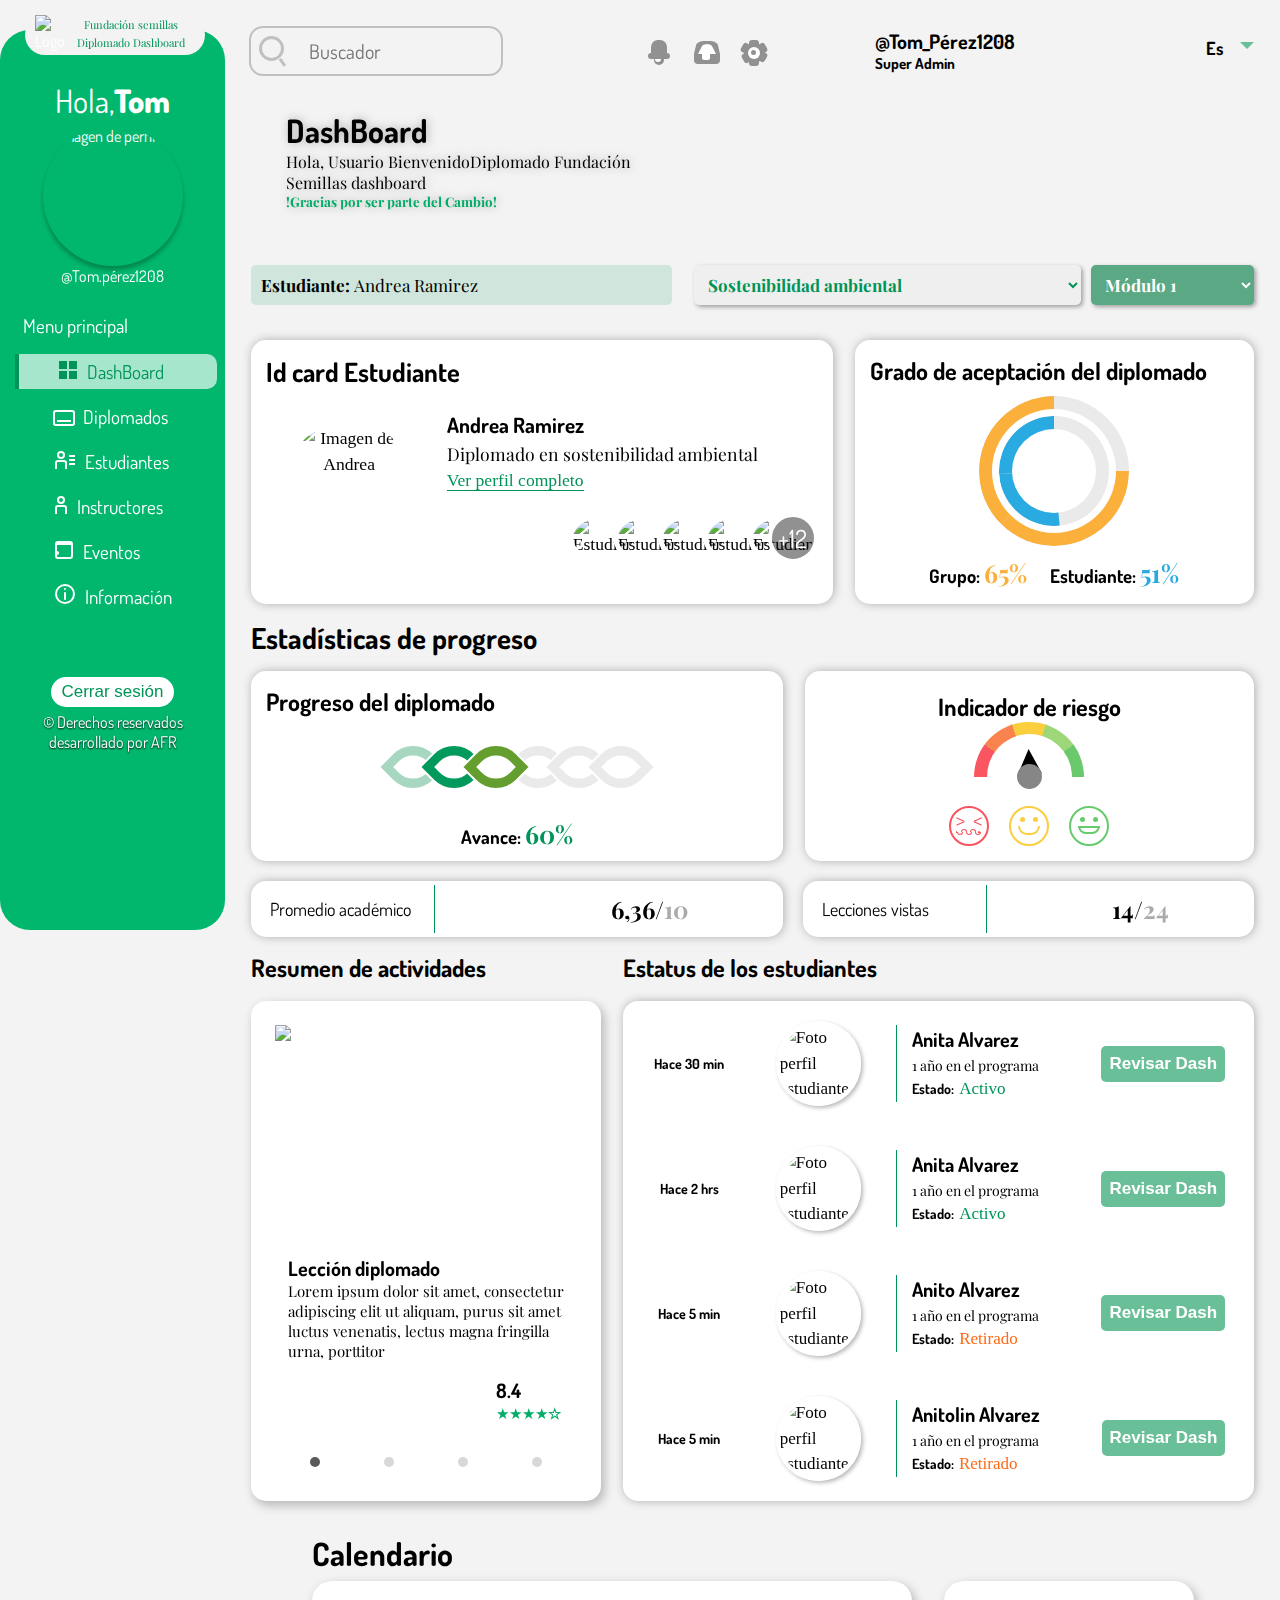
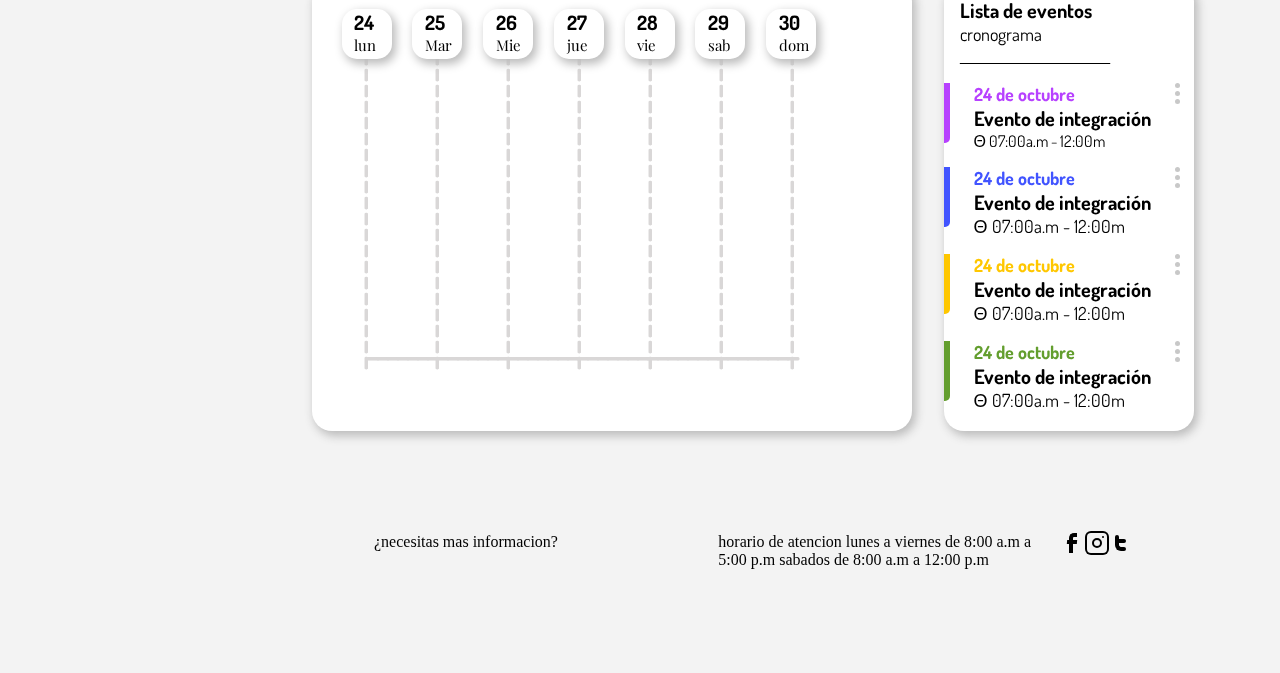
==== index.html @ f7ab5015 "footer" ====
<!DOCTYPE html>
<html lang="es">

<head>
    <meta charset="UTF-8">
    <meta http-equiv="X-UA-Compatible" content="IE=edge">
    <meta name="viewport" content="width=device-width, initial-scale=1.0">
    <link rel="stylesheet" href="css/styles.css">
    <title>semillas | Rol super Admin</title>
    <link rel="icon" type="image/x-icon" href="./img/favicon.png" />
    <LINK REL=StyleSheet HREF="./css/styles.css" TYPE="text/css" MEDIA=screen>
</head>

<body>

    <!--sección 1. barra de navegación lateral/ Felipe-->
    
    <aside>
    <div class="container-sidebar">
        <div class="logo">
            <img src="img/logoSGreen.png" alt="Logo fundación semillas" />
            <div class="diplomate">
            <p>Fundación semillas</p>
            <p>Diplomado Dashboard</p></div>
        </div>
        <div class="title-one">
            <h1>Hola,<span>Tom</span></h1>
        </div>
        <div class="img-profile">
            <img src="img/101_perfil grande.jpg" alt="Imagen de perfil">
            <p>@Tom.pérez1208</p>
        </div>
        <div class="title-two">
            <span>Menu principal</span>
        </div>
        <div class="sidebar">
            
            <ul class="sidebar-options">
                <li><i class="gg-microsoft"></i><a href="index.html">DashBoard</a></li>
                <li><i class="gg-toolbar-bottom"></i>Diplomados</li>
                <li><i class="gg-user-list"></i>Estudiantes</li>
                <li><i class="gg-user"></i>Instructores</li>
                <li><i class="gg-calendar-today"></i>Eventos</li>
                <li><i class="gg-info"></i>Información</li>
            </ul>
        </div>
        <div class="img-buttom">
            <img src="" alt="">
            <button type="submit">Cerrar sesión</button>
            <span>© Derechos reservados desarrollado por AFR</span>
        </div>
    </div>
    <br>
    <br>
    <br>
    <br></aside>
    <!--sección 2. buscador, barra de navegación,banner superior/Robinson -->
    <div class="container-all">
    <header>

        <div class="elementos_header">

            <div class="barra-buscador">
                <input id="input-buscador" type="text" name="buscador" placeholder="Buscador">

                <div class="lupa-buscador">
                    <div class="lupa-buscador-mira"></div>
                    <div class="lupa-buscador-mango"></div>
                </div>

            </div>

            <div class="nav-superior"></div>
            <div class="iconos">

                <div class="campana">
                    <div class="circulo-campana_1"></div>
                    <div class="circulo-campana_2"></div>
                    <div class="cupula-campana"></div>
                    <div class="base-campana"></div>
                </div>

                <div class="bandeja-correos">

                    <div class="bandeja-correos_base"></div>
                    <div class="bandeja-correos_1"></div>
                    <div class="bandeja-correos_cuadrado1"></div>
                    <div class="bandeja-correos_cuadrado2"></div>

                </div>

                <div class="piñon_completo">
                    <div class="carita_feliz"></div>
                    <div class="piñon_1"></div>
                    <div class="piñon_2"></div>
                    <div class="piñon_3"></div>
                    <div class="piñon_4"></div>
                    <div class="piñon_5"></div>
                    <div class="piñon_6"></div>
                    <div class="piñon-circulo_1"></div>
                    <div class="piñon-circulo_2"></div>
                </div>

                <div class="foto-perfil"></div>

                <div class="nombre-usurario">
                    <h1>@Tom_Pérez1208</h1>
                    <h2>Super Admin</h2>
                </div>
            </div>

            <div class="nav-parte-2">
                <div class="idioma">
                    <h1>Es</h1>
                </div>

                <div class="triangulo_1"></div>

                <div class="barra-navegacion">
                    <div class="navegacion-cuadro_1"></div>
                    <div class="navegacion-cuadro_2"></div>
                    <div class="navegacion-cuadro_3"></div>
                </div>
            </div>
        </div>
        
    </header>

    <main>

        <div class="banner-principal">
            <h1>DashBoard</h1>
            <p>Hola, Usuario BienvenidoDiplomado Fundación<br> Semillas dashboard</p>
            <h5>!Gracias por ser parte del Cambio!</h5>
        </div>

        <!--sección 3. filtros, i card estudiante, indicador de emociones, estadisticas/Angela -->
        <div id="container-principal">
            <section class="filters">
                <div class="student">
                    <p><strong>Estudiante: </strong>Andrea Ramirez</p>
                </div>
                <div class="selectors">
                    <select name="diplomat" id="diplomat" class="diplomat">
                        <option value="1">Sostenibilidad ambiental</option>
                        <option value="2">Sistemas de gestión ambiental</option>
                        <option value="2">Gestión de proyectos ambientales</option>
                    </select>
                    <select name="module" id="module" class="module">
                        <option value="1">Módulo 1</option>
                        <option value="2">Módulo 2</option>
                        <option value="2">Módulo 3</option>
                    </select>
                </div>
            </section>

            <section id="modal" class="modal">
                <div class="modal_container">
                    <div class="modal_header">
                        <a href="#card_student" class="modalClose"><strong>x</strong></a>
                    </div>
                    <div class="modal_content card_student">
                        <div class="information_student">
                            <div class="profile"><img src="img/93.jpg" alt="Imagen de Andrea"
                                    class="profile_image m-auto">
                                <p></p>
                            </div>
                            <div class="name">
                                <h3>Andrea Ramirez</h3>
                                <p>Diplomado en sostenibilidad ambiental</p>
                                <a href="#"></a>
                            </div>
                        </div>
                        <div class="personal_information">
                            <h3>Datos personales</h3>
                            <p><strong>Id:</strong> 1075000000</p>
                            <p><strong>Dirección:</strong> cra 15 N 0f-5f</p>
                            <p><strong>email:</strong> Andrea_ra@semillasf.com</p>
                            <p><strong>teléfono:</strong> 315 645 78 98</p>
                        </div>

                        <div class="program_information">
                            <h3>Datos del programa</h3>
                            <p><strong>Antigüedad: </strong>1 año en el programa</p>
                            <p><strong>Estado: </strong><span> Activo</span></p>
                        </div>

                        <button class="button_modal">Revisar Dash</button>

                        <div class="other_students">
                            <img src="img/avatar_1.jpg" alt="Estudiante 1">
                            <img src="img/avatar_2.jpg" alt="Estudiante 2">
                            <img src="img/avatar_3.jpg" alt="Estudiante 3">
                            <img src="img/avatar_4.jpg" alt="Estudiante 4">
                            <img src="img/avatar_5.jpg" alt="Estudiante 5">
                            <div class="layer_text">
                                +12
                            </div>
                        </div>
                    </div>
                </div>

            </section>

            <section class="student_resume">

                <article class="card_student" id="card_student">
                    <h2>Id card Estudiante</h2><br>
                    <div class="information_student">
                        <div class="profile m-auto"><img src="img/93.jpg" alt="Imagen de Andrea" class="profile_image">
                            <p></p>
                        </div>
                        <div>
                            <h3>Andrea Ramirez</h3>
                            <p>Diplomado en sostenibilidad ambiental</p>
                            <a href="#modal">Ver perfil completo</a>
                        </div>
                    </div>
                    <div class="other_students">
                        <img src="img/avatar_1.jpg" alt="Estudiante 1">
                        <img src="img/avatar_2.jpg" alt="Estudiante 2">
                        <img src="img/avatar_3.jpg" alt="Estudiante 3">
                        <img src="img/avatar_4.jpg" alt="Estudiante 4">
                        <img src="img/avatar_5.jpg" alt="Estudiante 5">
                        <div class="layer_text">
                            +12
                        </div>
                    </div>
                </article>

                <article class="progress-bar">
                    <h2>Grado de aceptación del diplomado</h2>
                    <div class="circular_progress_barr">

                        <div class="circle-bar circle-bar-individual">
                            <div class="circle">
                                <div class="mask full-individual">
                                    <div class="fill-individual"></div>
                                </div>
                                <div class="mask half">
                                    <div class="fill-individual"></div>
                                </div>
                                <div class="inside-circle"></div>
                            </div>
                        </div>

                        <div class="circle-bar">
                            <div class="circle">
                                <div class="mask full-group">
                                    <div class="fill-group"></div>
                                </div>
                                <div class="mask half">
                                    <div class="fill-group"></div>
                                </div>
                                <div class="inside-circle"></div>
                            </div>
                        </div>
                    </div>
                    <div class="statistics m-auto">
                        <h3>Grupo: <span>65%</span></h3>
                        <h3>Estudiante: <span>51%</span></h3>
                    </div>
                </article>
            </section>

            <h1 class="title-statistics">Estadísticas de progreso</h1>

            <section class="progress_statistics">

                <article class="card_leaf_progress">
                    <h2>Progreso del diplomado</h2>
                    <article class="card-progress">
                        <div class="leaf-progress">
                            <div class="container-leaf">
                                <div class="leaf green-darker"></div>
                                <div class="leaf leaf-small"></div>
                            </div>
                            <div class="container-leaf">
                                <div class="leaf green-medium"></div>
                                <div class="leaf leaf-small"></div>
                            </div>
                            <div class="container-leaf pos">
                                <div class="leaf green-light"></div>
                                <div class="leaf leaf-small"></div>
                            </div>
                            <div class="container-leaf">
                                <div class="leaf gray"></div>
                                <div class="leaf leaf-small"></div>
                            </div>
                            <div class="container-leaf">
                                <div class="leaf gray"></div>
                                <div class="leaf leaf-small"></div>
                            </div>
                            <div class="container-leaf">
                                <div class="leaf gray"></div>
                                <div class="leaf leaf-small"></div>
                            </div>
                        </div>
                    </article>
                    <div class="statistics m-auto">
                        <h3>Avance: <span>60%</span></h3>
                    </div>
                </article>

                <article class="card-risk-indicator">
                    <h2>Indicador de riesgo</h2>
                    <div class="graphic-progress">
                        <div class="circle">
                            <div class="pointer"></div>
                            <div class="triangle-pointer"></div>
                        </div>
                    </div>
            
                    <article class="emojis-progress">
                        <div class="emoji">
                            <div class="eyes"><p>></p><p><</p></div>
                            <div class="emoji-mouth">
                                <div id="a"></div>
                                <div id="b"></div>
                                <div id="c"></div>
                                <div id="d"></div>
                                <div id="e"></div>
                            </div>
                        </div>
            
                        <div class="emoji happy">
                            <div class="eyes"><p></p><p></p></div>
                            <div class="emoji-mouth m-auto"> 
                            </div>
                        </div>
            
                        <div class="emoji superhappy">
                            <div class="eyes"><p></p><p></p></div>
                            <div class="emoji-mouth m-auto"> 
                            </div>
                        </div>
                        
                    </article>
                </article>

                <article class="module_information">

                    <div class="information average">
                        <p>Promedio académico</p>
                        <p>6,36/<span>10</span></p>
                    </div>

                    <div class="information lessons">
                        <p>Lecciones vistas</p>
                        <p>14/<span>24</span></p>
                    </div>
                </article>

            </section>

            <!--sección 4. resumen actividades, estatus estudiantes, calendario y eventos/Robinson -->

            <div class="lecciones-status">

                <div>
                    <h2>Resumen de actividades</h2><br>
                    <div class="resumen_actividades">
                        <div class="slider">
                            <ul class="sliderm_1">
                                <li>
                                    <input type="radio" id="sbutton1" name="sradio" checked>
                                    <label for="sbutton1"></label>
                                    <img src="./img/leccion1.png">
                                </li>
                                <li>
                                    <input type="radio" id="sbutton2" name="sradio">
                                    <label for="sbutton2"></label>
                                    <img src="./img/leccion2.png">
                                </li>
                                <li>
                                    <input type="radio" id="sbutton3" name="sradio">
                                    <label for="sbutton3"></label>
                                    <img src="./img/Leccion3.png">
                                </li>
                                <li>
                                    <input type="radio" id="sbutton4" name="sradio">
                                    <label for="sbutton4"></label>
                                    <img src="./img/Lección4.png">
                                </li>
                            </ul>
                            <div class="subtitulo_imagen">
                                <h1>Lección diplomado</h1>
                                <p>Lorem ipsum dolor sit amet, consectetur <br>
                                    adipiscing elit ut aliquam, purus sit amet <br>
                                    luctus venenatis, lectus magna fringilla <br>
                                    urna, porttitor</p>
                                <div class="estrellas">
                                    <h1>8.4</h1>
                                    <p>★★★★<strong>☆</strong></p>
                                </div>
                            </div>
                        </div>
                    </div>
                </div>
                <!-- status de los estudiantes !-->

                <div class="container-student_status">
                    <h2>Estatus de los estudiantes</h2><br>
                    <article class="student_status">

                        <article class="status">
                            <h4 class="m_auto">Hace 30 min</h4>
                            <img src="img/avatar_3.jpg" alt="Foto perfil estudiante" class="picture_profile">
                            <div class="status_information">
                                <div class="status_summary">
                                    <h3>Anita Alvarez</h3>
                                    <p>1 año en el programa</p>
                                </div>
                                <div class="status_state">
                                    <h4>Estado: </h4>
                                    <span>Activo</span>
                                </div>
                            </div>
                            <button class="button_modal">Revisar Dash</button>
                        </article>

                        <article class="status">
                            <h4 class="m_auto">Hace 2 hrs</h4>
                            <img src="img/avatar_2.jpg" alt="Foto perfil estudiante" class="picture_profile">
                            <div class="status_information">
                                <div class="status_summary">
                                    <h3>Anita Alvarez</h3>
                                    <p>1 año en el programa</p>
                                </div>
                                <div class="status_state">
                                    <h4>Estado: </h4>
                                    <span>Activo</span>
                                </div>
                            </div>
                            <button class="button_modal">Revisar Dash</button>
                        </article>

                        <article class="status hide">
                            <h4 class="m_auto">Hace 5 min</h4>
                            <img src="img/avatar_5.jpg" alt="Foto perfil estudiante" class="picture_profile">
                            <div class="status_information">
                                <div class="status_summary">
                                    <h3>Anito Alvarez</h3>
                                    <p>1 año en el programa</p>
                                </div>
                                <div class="status_state">
                                    <h4>Estado: </h4>
                                    <span>Retirado</span>
                                </div>
                            </div>
                            <button class="button_modal">Revisar Dash</button>
                        </article>

                        <article class="status hide hide_two">
                            <h4 class="m_auto">Hace 5 min</h4>
                            <img src="img/avatar_1.jpg" alt="Foto perfil estudiante" class="picture_profile">
                            <div class="status_information">
                                <div class="status_summary">
                                    <h3>Anitolin Alvarez</h3>
                                    <p>1 año en el programa</p>
                                </div>
                                <div class="status_state">
                                    <h4>Estado: </h4>
                                    <span>Retirado</span>
                                </div>
                            </div>
                            <button class="button_modal">Revisar Dash</button>
                        </article>
                    </article>
                </div>
            </div>

        </div>


        <!--Calendario y planeador-->

        <div class="seccion-calendario-plaenador">

            <div class="seccion3-part2">

                <div class="calendario">
                    <h1 class="titulo-calendario">Calendario</h1>

                    <div class="contenido_calendario">

                        <div class="lineas">
                            <div class="linea-horizontal">
                                <h1>___________________________________________</h1>
                            </div>

                            <div class="lineas-verticales">
                                <h1>_ _ _ _ _ _ _ _ _ _ _ _ _ _ _ _ _ _ _ _ _</h1>
                                <h1>_ _ _ _ _ _ _ _ _ _ _ _ _ _ _ _ _ _ _ _ _</h1>
                                <h1>_ _ _ _ _ _ _ _ _ _ _ _ _ _ _ _ _ _ _ _ _</h1>
                                <h1>_ _ _ _ _ _ _ _ _ _ _ _ _ _ _ _ _ _ _ _ _</h1>
                                <h1>_ _ _ _ _ _ _ _ _ _ _ _ _ _ _ _ _ _ _ _ _</h1>
                                <h1>_ _ _ _ _ _ _ _ _ _ _ _ _ _ _ _ _ _ _ _ _</h1>
                                <h1>_ _ _ _ _ _ _ _ _ _ _ _ _ _ _ _ _ _ _ _ _</h1>
                            </div>

                        </div>

                        <div class="calendario-dia">
                            <div class="calendario-dia_24">
                                <h1>24</h1>
                                <p>lun</p>
                            </div>
                            <div class="calendario-dia_24">
                                <h1>25</h1>
                                <p>Mar</p>
                            </div>
                            <div class="calendario-dia_24">
                                <h1>26</h1>
                                <p>Mie</p>
                            </div>
                            <div class="calendario-dia_24">
                                <h1>27</h1>
                                <p>jue</p>
                            </div>
                            <div class="calendario-dia_24">
                                <h1>28</h1>
                                <p>vie</p>
                            </div>
                            <div class="calendario-dia_24">
                                <h1>29</h1>
                                <p>sab</p>
                            </div>
                            <div class="calendario-dia_24">
                                <h1>30</h1>
                                <p>dom</p>
                            </div>
                        </div>

                        <div class="tarjetas-blancas">
                            <div class="calendario-tarjeta">
                                <div class="calendario-tarjeta_marcador"></div>
                                <h1>Sostenibilidad <br>
                                    ambiental</h1>
                                <div class="calendario-tarjeta_imagen"></div>
                            </div>

                            <div class="calendario-tarjeta_2">
                                <div class="calendario-tarjeta_marcador2"></div>
                                <h1>Sostenibilidad <br>
                                    ambiental</h1>
                                <div class="calendario-tarjeta_imagen2"></div>
                            </div>

                            <div class="calendario-tarjeta_3">
                                <div class="calendario-tarjeta_marcador3"></div>
                                <h1>Sostenibilidad <br>
                                    ambiental</h1>
                                <div class="calendario-tarjeta_imagen3"></div>
                            </div>

                            <div class="calendario-tarjeta_4">
                                <div class="calendario-tarjeta_marcador4"></div>
                                <h1>Sostenibilidad <br>
                                    ambiental</h1>
                                <div class="calendario-tarjeta_imagen4"></div>
                            </div>
                        </div>

                    </div>

                </div>

                <!--calendario-mobile-->

                <div class="calendario-mobile">
                    <h1 class="titulo-calendario_mobile">Calendario</h1>

                    <div class="contenido_calendario-mobile">

                        <div class="lineas-mobile">

                            <div class="lineas-verticales-mobile">
                                <h1>_ _ _ _ _ _ _ _ _ _ _ _ _ _ _ _ _</h1>
                                <h1>_ _ _ _ _ _ _ _ _ _ _ _ _ _ _ _ _</h1>
                                <h1>_ _ _ _ _ _ _ _ _ _ _ _ _ _ _ _ _</h1>
                                <h1>_ _ _ _ _ _ _ _ _ _ _ _ _ _ _ _ _</h1>
                                <h1>_ _ _ _ _ _ _ _ _ _ _ _ _ _ _ _ _</h1>
                                <h1>_ _ _ _ _ _ _ _ _ _ _ _ _ _ _ _ _</h1>
                                <h1>_ _ _ _ _ _ _ _ _ _ _ _ _ _ _ _ _</h1>
                            </div>

                        </div>

                        <div class="calendario-dia-mobile">
                            <div class="calendario-dia_24-mobile">
                                <h1>24</h1>
                                <p>lun</p>
                            </div>
                            <div class="calendario-dia_24-mobile">
                                <h1>25</h1>
                                <p>Mar</p>
                            </div>
                            <div class="calendario-dia_24-mobile">
                                <h1>26</h1>
                                <p>Mie</p>
                            </div>
                            <div class="calendario-dia_24-mobile">
                                <h1>27</h1>
                                <p>jue</p>
                            </div>
                            <div class="calendario-dia_24-mobile">
                                <h1>28</h1>
                                <p>vie</p>
                            </div>
                            <div class="calendario-dia_24-mobile">
                                <h1>29</h1>
                                <p>sab</p>
                            </div>
                            <div class="calendario-dia_24-mobile">
                                <h1>30</h1>
                                <p>dom</p>
                            </div>
                        </div>

                        <div class="tarjetas-blancas-mobile">
                            <div class="calendario-tarjeta-mobile">
                                <div class="calendario-tarjeta_marcador-mobile"></div>
                                <h1>Sostenibilidad <br>
                                    ambiental</h1>
                                <div class="calendario-tarjeta_imagen-mobile"></div>
                            </div>

                            <div class="calendario-tarjeta_2-mobile">
                                <div class="calendario-tarjeta_marcador2-mobile"></div>
                                <h1>Sostenibilidad <br>
                                    ambiental</h1>
                                <div class="calendario-tarjeta_imagen2-mobile"></div>
                            </div>

                            <div class="calendario-tarjeta_3-mobile">
                                <div class="calendario-tarjeta_marcador3-mobile"></div>
                                <h1>Sostenibilidad <br>
                                    ambiental</h1>
                                <div class="calendario-tarjeta_imagen3-mobile"></div>
                            </div>

                            <div class="calendario-tarjeta_4-mobile">
                                <div class="calendario-tarjeta_marcador4-mobile"></div>
                                <h1>Sostenibilidad <br>
                                    ambiental</h1>
                                <div class="calendario-tarjeta_imagen4-mobile"></div>
                            </div>
                        </div>

                    </div>

                </div>

                <!--planeador-->

                <div class="planeador">

                    <div class="titulo">

                        <h1>Lista de eventos</h1>
                        <p>cronograma<br>
                            _________________________
                        </p>

                    </div>


                    <div class="marcador-horario1">

                        <div class="calendario-tarjeta_marcador1-planeador"></div>
                        <div class="texto-horario_1">
                            <h2>24 de octubre</h2>
                            <h1>Evento de integración</h1>
                            <p>Θ 07:00a.m - 12:00m</p>
                        </div>
                        <div class="puntos">
                            <div></div>
                            <div></div>
                            <div></div>
                        </div>

                    </div>

                    <div class="marcador-horario2">

                        <div class="calendario-tarjeta_marcador2-planeador"></div>
                        <div class="texto-horario_2">
                            <h2>24 de octubre</h2>
                            <h1>Evento de integración</h1>
                            <p>Θ 07:00a.m - 12:00m</p>
                        </div>
                        <div class="puntos">
                            <div></div>
                            <div></div>
                            <div></div>
                        </div>

                    </div>

                    <div class="marcador-horario3">

                        <div class="calendario-tarjeta_marcador3-planeador"></div>
                        <div class="texto-horario_3">
                            <h2>24 de octubre</h2>
                            <h1>Evento de integración</h1>
                            <p>Θ 07:00a.m - 12:00m</p>
                        </div>
                        <div class="puntos">
                            <div></div>
                            <div></div>
                            <div></div>
                        </div>

                    </div>

                    <div class="marcador-horario4">

                        <div class="calendario-tarjeta_marcador4-planeador"></div>
                        <div class="texto-horario_4">
                            <h2>24 de octubre</h2>
                            <h1>Evento de integración</h1>
                            <p>Θ 07:00a.m - 12:00m</p>
                        </div>
                        <div class="puntos">
                            <div></div>
                            <div></div>
                            <div></div>
                        </div>

                    </div>



                </div>


            </div>

        </div>

        <!--sección 5. footer/ Felipe -->
    </main>
    
    <footer class="footer">
    <div class="container-footer">
      <div class="section-one-footer">
        <span>¿necesitas mas informacion?</span>
      </div>
      <div class="section-two-footer"><span>horario de atencion
        lunes a viernes de 8:00 a.m a 5:00 p.m
        sabados de 8:00 a.m a 12:00 p.m
      </span></div>
      <div>
        <i class="gg-facebook"></i>
        <i class="gg-instagram"></i>
        <i class="gg-twitter"></i>
      </div>
    </div>
    </footer>
     
</div>


</body>

</html>
---- css/styles.css ----
@import url('https://fonts.googleapis.com/css2?family=Dosis:wght@500&display=swap');

@import url('https://fonts.googleapis.com/css2?family=Dosis:wght@700&display=swap');

@import url('https://fonts.googleapis.com/css2?family=Playfair+Display&display=swap');

:root {
    --green-darker: #009458;
    --green-light: #69BF97;
    --white: #FFFFFF;

    --body-color: #F3F3F3;

    --border-radius-cards: 15px;
    --border-circular:50%;
    --transition: all 500ms ease;

    --filter-cards:drop-shadow(1px 0px 5px rgb(173, 173, 173));
}

* {
    margin: 0;
    padding: 0;
    box-sizing: 0;
    list-style: none;
    text-decoration: none;
    box-sizing: border-box;
}

body {
    background: var(--body-color);
}

h1,
h2,
h3,
h4 {
    font-family: 'Dosis', sans-serif;
}

p {
    font-family: 'Playfair Display', serif;
}



/*sección 1. barra de navegación lateral/ Felipe*/

.container-sidebar {
    background-color: #01b76d;
    width: 225px;
    height: 100vh;
    border-radius: 30px;
    margin-top: 30px;
    position: fixed;
    color: var(--white);
    font-family: 'Dosis', sans-serif;
}

.container-sidebar .logo {
    position: fixed;
    top: 15px;
    left: 25px;
    width: 180px;
    height: 40px;
    margin: auto;
    background-color: #f3f3f3;
    text-align: center;
    border-radius: 20px;
    display: flex;
}

.container-sidebar .logo img {
    display: inline-block;
    margin-left: 10px;
    padding-right: 10px;
    margin-right: 0;
    width: 40px;
    height: 39px;
}

.container-sidebar .logo p {
    font-size:11px;
    padding: 1.5px;
    color: var(--green-darker);
}

.container-sidebar .title-one {
    display: block;
    text-align: center;
    margin-top: 50px;
    margin-bottom: 5px;
}

.container-sidebar .title-one h1 {
    color: #fff;
    font-weight: 400;
}

.container-sidebar .title-one span {
    font-weight: 800;
    color: #fff;
}

.container-sidebar .img-sidebar {
    margin-bottom: 30px;
    text-align: center;
}

.container-sidebar .img-profile img {
    display: block;
    width: 140px;
    height: 140px;
    border-radius: 50%;
    margin: auto;
    box-shadow: 0px 4px 4px rgba(0, 0, 0, 0.266);
}

.container-sidebar .img-profile p{
    text-align: center;
    font-family: 'Dosis', sans-serif;
}

.container-sidebar .title-two{
    margin: 12% 5% 5% 10%;
    font-size: 19px;
}

.container-sidebar .sidebar{
    width: 100%;
    margin: auto;
    height: 30%;
    display: flex;
    justify-content: flex-end;
    font-size: 19px;
}

.container-sidebar .sidebar-options{
    width: 90%;
    margin-right: 8px;
    display: flex;
    justify-content: space-around;
    flex-direction: column;
}

.container-sidebar .sidebar-options a{
    color: white;
}

.container-sidebar .sidebar-options li{
    padding: 5px 5px 5px 40px;
    border-radius: 0 10px 10px 0;
}

.container-sidebar .sidebar-options li:first-of-type,
.container-sidebar .sidebar-options li:hover{
    background-color: rgba(255, 255, 255, 0.65);
    border-left: 4px solid var(--green-darker);
    color: var(--green-darker);
    transition: all 200ms ease;
}

.container-sidebar .sidebar-options a{
    color:var(--green-darker)
}

.img-buttom{
    display: flex;
    flex-direction: column;
    align-items: center;
    justify-content: center;
    width: 100%;
    height: 150px;
    margin:20px auto;
    text-align: center;
    background: url('../img/sidebar-image.png') center/cover;
}

.img-buttom span{
    margin-top: 5px;
    width: 80%;
    text-shadow: 0px 1px 2px black;
}

.img-buttom button{
    padding: 5px 10px;
    border-radius: 15px;
    border: none;
    background: var(--white);
    font-size: 17px;
    color: var(--green-darker);
}
.gg-microsoft {
  transform: scale(var(--ggs,1));
  margin-right: 10px;
 }
 
 .gg-microsoft,
 .gg-microsoft::after,
 .gg-microsoft::before {
  box-sizing: border-box;
  position: relative;
  display: inline-block;
  width: 18px;
  height: 18px
 }
 
 .gg-microsoft::after,
 .gg-microsoft::before {
  content: "";
  position: absolute;
  width: 8px;
  border-top: 8px solid;
  border-bottom: 8px solid
 }
 
 .gg-microsoft::after {
  right: 0
 } 
 .gg-toolbar-bottom {
  box-sizing: border-box;
  position: relative;
  display: inline-block;
  transform: scale(var(--ggs,1));
  width: 18px;
  height: 12px;
  box-shadow: 0 0 0 2px, inset 0 -2px 0;
  border: 2px solid transparent;
  border-radius: 1px;
  margin-right: 10px;
 } 
 .gg-user-list {
  margin-right: 10px;
  display: inline-block;
  transform: scale(var(--ggs,1));
  box-sizing: border-box;
  width: 20px;
  height: 18px;
  background:
  linear-gradient(
  to left,
  currentColor 8px,
  transparent 0)
  no-repeat 14px 4px/6px 2px,
  linear-gradient(
  to left,
  currentColor 8px,
  transparent 0)
  no-repeat 14px 8px/6px 2px,
  linear-gradient(
  to left,
  currentColor 8px,
  transparent 0)
  no-repeat 14px 12px/6px 2px
 }
 
 .gg-user-list::after,
 .gg-user-list::before {
  content: "";
  display:inline-block;
  box-sizing: border-box;
  position: absolute;
  border: 2px solid
 }
 
 .gg-user-list::before {
  width: 8px;
  height: 8px;
  border-radius: 30px;
  top: 0;
  left: 2px
 }
 
 .gg-user-list::after {
  width: 12px;
  height: 9px;
  border-bottom: 0;
  border-top-left-radius: 3px;
  border-top-right-radius: 3px;
  top: 9px
 } 
 .gg-user {
  display: block;
  transform: scale(var(--ggs,1));
  box-sizing: border-box;
  width: 12px;
  height: 18px
 }
 
 .gg-user::after,
 .gg-user::before {
  content: "";
  display: block;
  box-sizing: border-box;
  position: absolute;
  border: 2px solid
 }
 
 .gg-user::before {
  width: 8px;
  height: 8px;
  border-radius: 30px;
  top: 0;
  left: 2px
 }
 
 .gg-user::after {
  width: 12px;
  height: 9px;
  border-bottom: 0;
  border-top-left-radius: 3px;
  border-top-right-radius: 3px;
  top: 9px
 }  .gg-user {
  margin-right: 10px;
 display: inline-block;
 transform: scale(var(--ggs,1));
 box-sizing: border-box;
 width: 12px;
 height: 18px
}

.gg-user::after,
.gg-user::before {
 content: "";
 display: block;
 box-sizing: border-box;
 position: absolute;
 border: 2px solid
}

.gg-user::before {
 width: 8px;
 height: 8px;
 border-radius: 30px;
 top: 0;
 left: 2px
}

.gg-user::after {
 width: 12px;
 height: 9px;
 border-bottom: 0;
 border-top-left-radius: 3px;
 border-top-right-radius: 3px;
 top: 9px
} 
.gg-calendar-today {
  margin-right: 10px;
  box-sizing: border-box;
  position: relative;
  display: inline-block;
  transform: scale(var(--ggs,1));
  width: 18px;
  height: 18px;
  border: 2px solid;
  border-top: 4px solid;
  border-radius: 3px
 }
 
 .gg-calendar-today::before {
  content: "";
  margin-right: 10px;
  display: inline-block;
  box-sizing: border-box;
  position: absolute;
  background: currentColor;
  height: 4px;
  width: 4px;
  border-radius: 2px;
  right: 2px;
  bottom: 2px
 } 
 .gg-info {
  margin-right: 10px;
  box-sizing: border-box;
  position: relative;
  display: inline-block;
  transform: scale(var(--ggs,1));
  width: 20px;
  height: 20px;
  border: 2px solid;
  border-radius: 40px
 }
 
 .gg-info::after,
 .gg-info::before {
  content: "";
  display: inline-block;
  box-sizing: border-box;
  position: absolute;
  border-radius: 3px;
  width: 2px;
  background: currentColor;
  left: 7px
 }
 
 .gg-info::after {
  bottom: 2px;
  height: 8px
 }
 
 .gg-info::before {
  height: 2px;
  top: 2px
 }  .gg-info {
  box-sizing: border-box;
  position: relative;
  display: inline-block;
  transform: scale(var(--ggs,1));
  width: 20px;
  height: 20px;
  border: 2px solid;
  border-radius: 40px
 }
 
 .gg-info::after,
 .gg-info::before {
  content: "";
  display: block;
  box-sizing: border-box;
  position: absolute;
  border-radius: 3px;
  width: 2px;
  background: currentColor;
  left: 7px
 }
 
 .gg-info::after {
  bottom: 2px;
  height: 8px
 }
 
 .gg-info::before {
  height: 2px;
  top: 2px
 } 
@media (max-width:1023px) {
    aside{
        display: none;
    }
}

@media (min-width:1024px) {
    body{
        display: grid;
        grid-template-columns: 225px auto;
    }
    
    }

/*sección 2. buscador, barra de navegación,banner superior/Robinson*/

.elementos_header{
    display: flex;
    justify-content: space-between;
    margin-left: 2rem;
    margin-right: 2rem;
    margin-bottom: 30px;
}

@media screen and (max-width: 760px) {
    .barra-buscador{
        display: none;
    }
}

.barra-buscador{
    margin-top: .8rem;
}

        @media screen and (max-width: 1398px) {
            #input-buscador{
                max-width:250px;
            }
        }

        @media screen and (max-width: 1200px) {
            #input-buscador{
                max-width: 200px;
            }
        }

        @media screen and (max-width: 1090px) {
            #input-buscador{
                max-width: 100px;
            }
        }

        @media screen and (max-width: 1022px) {
            #input-buscador{
                max-width: 100px;
            }
        }

            #input-buscador{
                background-color: transparent;
                position: absolute;
                font-family: 'Dosis', sans-serif;
                font-size: 20px;
                padding-top: 0.5rem;
                padding-bottom: 0.5rem;
                padding-left: 3.5rem;
                border-radius: 12px;
                border-color: transparent;
                width: 400px;
                outline: 2px solid rgb(192, 192, 192);
            }

            .lupa-buscador{
                position: relative;
                padding-top: 8px;
                padding-left: 8px;
            }

            .lupa-buscador-mira{
                width: 25px;
                height: 25px;
                background-color:transparent ;
                border-radius: 50%;
                border: 3px solid rgb(192, 192, 192);
                position: relative;
            }

            .lupa-buscador-mango{
                width: 3px;
                height: 9px;
                background-color: rgb(192, 192, 192);
                border-radius: 0px 0px 5px 5px;
                transform: rotate(-35deg);
                margin-left: 22px;
                margin-top: -3px;
                position: relative;
            }

.iconos{
    display: flex;
    gap: 1.5rem;
    align-items: center;
    margin-top: 5px;
}

@media screen and (max-width: 760px) {
.campana, .bandeja-correos, .piñon_completo{
    display: none;
}
.nav-superior{
    display: flex;
    justify-content: space-between;
}
}

    /*Icono_campana*/

    .circulo-campana_1{
        margin-top: 14px;
        margin-left: 2px;
        height: 10px;
        width: 10px;
        background-color: #919191;
        position: absolute;
        border-radius: 50%;
    }

    .circulo-campana_2{
        margin-top: 15px;
        margin-left: 3.5px;
        height: 6px;
        width: 6px;
        background-color: #ffffff;
        position: relative;
        border-radius: 50%;
    }

    .base-campana{
        width: 22px;
        height: 6px;
        background-color: #919191;
        border-radius: 3px;
        position: relative;
        margin-top: -5px;
        margin-left: -4px;
    }

    .cupula-campana{
        width: 16px;
        height: 18px;
        background-color: #919191;
        position: relative;
        border-radius: 7px 7px 0px 0px;
        margin-top: -22px;
        margin-left: -1px;
    }

    .bandeja-correos_base{
        width: 26px;
        background-color: transparent;
        border-radius: 9px 9px 0px 0px;
        border-top: solid  transparent 0px;
        border-left: solid transparent 3px;
        border-right: solid transparent 3px;
        border-bottom: solid #919191 13px;
        position: absolute;
    }
    
    .bandeja-correos_1{
        width: 18px;
        margin-top: 3px;
        margin-left: 3.8px;
        background-color: transparent;
        border-radius: 9px 9px 0px 0px;
        border-top: solid  transparent 0px;
        border-left: solid transparent 5px;
        border-right: solid transparent 5px;
        border-bottom: solid rgb(255, 255, 255) 10px;
        position: relative;
    }
    
    .bandeja-correos_cuadrado1{
        width: 26px;
        height: 10px;
        background-color: #919191;
        border-radius: 0px 0px 4px 4px;
        position: relative;
    }
    
    .bandeja-correos_cuadrado2{
        width: 8px;
        height: 7px;
        margin-top: -11px;
        margin-left: 8.6px;
        background-color: #ffffff;
        border-radius: 0px 0px 2px 2px;
        position: relative;
    }
    

    /*Icono_piñon*/

    .piñon_completo{
        margin-top: -5px;
    }

    .carita_feliz{
        height: 20px;
        width: 20px;
        background-color: #919191;
        border-radius: 50%;
        position: absolute;
        margin-top: 3px;
    }

    .piñon_1{
        margin-left: 5px;
        height: 9px;
        width: 10px;
        background-color: #919191;
        border-radius: 3px;
        position: relative;
    }

    .piñon_2{
        margin-left: 13px;
        margin-top: -5px;
        height: 9px;
        width: 10px;
        background-color: #919191;
        border-radius: 3px;
        position: relative;
        transform: rotate(60deg);
    }

    .piñon_3{
        margin-left: 13px;
        margin-top: -1px;
        height: 9px;
        width: 10px;
        background-color: #919191;
        border-radius: 3px;
        position: relative;
        transform: rotate(120deg);
    }

    .piñon_4{
        margin-left: 5.5px;
        margin-top: -4px;
        height: 9px;
        width: 10px;
        background-color: #919191;
        border-radius: 3px;
        position: relative;
        transform: rotate(180deg);
    }

    .piñon_5{
        margin-left: -2px;
        margin-top: -13px;
        height: 9px;
        width: 10px;
        background-color: #919191;
        border-radius: 3px;
        position: relative;
        transform: rotate(240deg);
    }

    .piñon_6{
        margin-left: -3px;
        margin-top: -18px;
        height: 9px;
        width: 10px;
        background-color: #919191;
        border-radius: 3px;
        position: relative;
        transform: rotate(300deg);
    }

    .piñon-circulo_1{
        margin-top: -6.5px;
        margin-left: 4px;
        height: 12px;
        width: 12px;
        background-color: white;
        position: relative;
        border-radius: 50%;
    }

    .piñon-circulo_2{
        margin-top: -8.5px;
        margin-left: 7.5px;
        height: 5px;
        width: 5px;
        background-color: #919191;
        position: relative;
        border-radius: 50%;
    }

    /* triangulo_1*/

    .triangulo_1{
        border-top: solid rgb(105, 191, 151) 7px;
        border-left: solid transparent 7px;
        border-right: solid transparent 7px;
        border-bottom: solid transparent 7px;
        margin-top: 5px;
    }

.foto-perfil{
    width: 60px;
    height: 60px;
    border-radius: 50%;
    background-image: url("../img/101.jpg");
    filter: drop-shadow(1px 0px 5px rgb(131, 131, 131));
}

.nombre-usurario h1{
    font-size: 20px;
}

.nombre-usurario h2{
    font-family: 'Dosis', sans-serif;
    font-size: 15px;
}

.nav-parte-2{
    margin-top: 1.4rem;
    display: flex;
    gap: 1rem;
}

.idioma h1{
    font-family: 'Dosis', sans-serif;
    font-size: 18px;
    margin-left: 7px;
}

@media screen and (min-width: 760px) {
    .barra-navegacion{
        display: none;
    }
}

.navegacion-cuadro_1{
    width: 35px;
    height: 5px;
    background-color: #02AD68;
    border-radius: 5px;
}

.navegacion-cuadro_2{
    width: 35px;
    height: 5px;
    background-color: #02AD68;
    border-radius: 5px;
    margin-top: 7px;
}

.navegacion-cuadro_3{
    width: 35px;
    height: 5px;
    background-color: #02AD68;
    border-radius: 5px;
    margin-top: 7px;
}

@media screen and (max-width: 480px) {

    .idioma, .triangulo_1{
        display: none;
    }
    
}

/*@media screen and (max-width: 480px) {

    .banner-principal{
        max-width: 450px;
    }
    
}*/

.banner-principal{
    width: 100%;
    height: 150px;
    background-image: url("../img/banner-principal.jpg");
    background-repeat: no-repeat;
    background-size: cover;
    background-position: bottom;
    border-radius: 15px;
    filter: drop-shadow(1px 0px 5px rgb(173, 173, 173));
    padding-top: 15px;
    margin: 0% auto;
}

.banner-principal h5{
    font-family: 'Playfair Display', serif; 
    color: #02AD68;
}

.banner-principal h5, .banner-principal p, .banner-principal h1{
    margin-left: 35px;
}

/*sección 3. filtros, i card estudiante, indicador de emociones, estadisticas/Angela*/

.filters,
.student_resume,
.progress_statistics,
.banner-principal,
.lecciones-status,
.seccion-calendario-plaenador,
.elementos_header{
    width: 95%;
    margin: 15px auto;
}

.m-auto{
    margin: auto;
}

.filters {
    display: grid;
    grid-template-columns: 100%;
    gap: 10px;
    --border-radius-filter: 5px;
    margin-top: 20px;
}

.filters .student,
.filters select {
    display: flex;
    align-items: center;
    padding: 0 10px;
    height: 40px;
    font-size: 16px;
    font-family: 'Playfair Display', serif;
    border-radius: var(--border-radius-filter);
}

.selectors {
    display: grid;
    grid-template-columns: 60% 40%;
    margin-bottom: 20px;
}

.filters .student {
    background-color: #69bf9740;
}

.selectors select {
    border: none;
    box-shadow: 2px 2px 4px rgba(0, 0, 0, 0.34);
    font-weight: bold;
}

.selectors select:focus{
    outline: none;
}

.selectors .diplomat {
    color: var(--green-darker);
    margin-right: 5px;
}

.selectors .module {
    background: #5aa884;
    color: var(--white);
    margin-left: 5px;
}


/*----------------------------*/

.student_resume {
    display: grid;
    gap: 15px;
}

/*---------card student------*/

.card_student h1,
.card_student h3,
.layer_text {
    font-family: 'Dosis', sans-serif;
}

.card_student {
    background: var(--white);
    border-radius: var(--border-radius-cards);
    padding: 15px;
    font-size: clamp(1em, 2.5vw, 1.1em);
    filter: var(--filter-cards);
}

.profile {
    text-align: center;
    position: relative;
    display: flex;
    align-items: center;
    max-width: 110px;
}

.profile p {
    width: 10px;
    height: 10px;
    background: #00FF0A;
    border-radius: 50%;
    border: 5px solid var(--white);
    position: absolute;
    bottom: 7px;
    right: -4px;
}

.card_student .profile_image {
    width: min(120px, 100%);
}

.other_students {
    display: flex;
    margin-top: 20px;
    justify-content: flex-end;
    position: relative;
    max-height: 70px;
}

.other_students img {
    max-width: 70px;
    max-height: 50px;
    margin-left: -25px;
}

.other_students img:nth-of-type(5){
    animation: rotate-image 1s;
}

.other_students img:nth-of-type(4){
    animation: rotate-image 1s 0.5s backwards;
}

.other_students img:nth-of-type(3){
    animation: rotate-image 1s 1.2s backwards;
}

.other_students img:nth-of-type(2){
    animation: rotate-image 1s 1.8s backwards;
}

.other_students img:nth-of-type(1){
    animation: rotate-image 1s 2.5s backwards;
}

.other_students .layer_text{
    animation: show-layer 4s 2s backwards;
}

@keyframes show-layer {
    0%{
        opacity: 0;
    }
    100%{
        opacity: 1;
    }
}

@keyframes rotate-image {
    0%{
        opacity: 0;
        transform: translateX(-500px);
    }
    50%{
        opacity: 0;
    }
    100%{
        opacity: 1;
        transform: translate(0);
    }
}

.card_student img {
    border-radius: var(--border-circular);
    border: 5px solid var(--white)
}

.layer_text {
    position: absolute;
    background: rgba(0, 0, 0, 0.432);
    border-radius: 50%;
    border: 4px solid white;
    width: 50px;
    height: 50px;
    bottom: 0;
    color: var(--white);
    font-size: 25px;
    display: flex;
    align-items: center;
    justify-content: center;
    cursor: pointer;
}

.layer_text:hover{
    background: rgba(0, 0, 0, 0.632);
    transform: scale(1.01);
    transition: var(--transition);
}

.information_student {
    display: grid;
    grid-template-columns: 30% 70%;
    gap: 15px;
    align-items: center;
    line-height: 1.5;
}

.information_student h3 {
    font-size: 21px;
}

.information_student a {
    text-decoration: none;
    color: var(--green-darker);
    border-bottom: 1px solid var(--green-darker);
}

.information_student a:hover{
    color:#076942;
}

/*progress bar*/

.progress-bar {
    background: var(--white);
    padding: 15px;
    border-radius: var(--border-radius-cards);
    filter: var(--filter-cards);
}

.circular_progress_barr {
    display: flex;
    position: relative;
    width: 150px;
    margin: 10px auto;
}

.circle-bar {
    display: grid;
    grid-template-columns: repeat(1, 160px);
    width: 150px;
    height: 150px;
    background: #EAEAEA;
    border-radius: var(--border-circular);
    transform: scaleX(-1);
    overflow: hidden;
}

.circle-bar .circle .mask,
.circle-bar .circle .fill-group {
    width: 150px;
    height: 150px;
    position: absolute;
    border-radius: var(--border-circular);
}

.circle-bar-individual,
.circle-bar .fill-individual,
.circle-bar-individual .circle .mask {
    width: 110px;
    height: 110px;
}

.circle-bar-individual{
    position: absolute;
    z-index: 10;
    top: 20px;
    left: 20px;
}

.circle-bar .fill-individual {
    position: absolute;
    border-radius: var(--border-circular);
}

.circle-bar .circle .mask {
    clip: rect(0px, 150px, 150px, 75px);
}

.circle-bar-individual .circle .mask {
    clip: rect(0px, 110px, 110px, 55px);
}

.circle-bar .inside-circle {
    width: 124px;
    height: 124px;
    border-radius: var(--border-circular);
    background: #ffffff;
    line-height: 120px;
    margin: 13px 0 0 13px;
    color: white;
    position: absolute;
    z-index: 100;
}

.circle-bar-individual .inside-circle {
    width: 84px;
    height: 84px;
    margin: 13px 0 0 13px;
}

/* color animation */

.mask .fill-individual {
    clip: rect(0px, 55px, 110px, 0px);
    background-color: #29ABE2;
}

.mask.full-individual,
.circle .fill-individual {
    animation: fill-individual ease-in-out 3s;
    transform: rotate(93deg);
}

@keyframes fill-individual {
    0% {
        transform: rotate(0deg);
    }

    100% {
        transform: rotate(93deg);
    }
}

/* second bar */

.mask .fill-group {
    clip: rect(0px, 75px, 150px, 0px);
    background-color: #FBB03B;
}

.mask.full-group,
.circle .fill-group {
    animation: fill-group ease-in-out 3s;
    transform: rotate(135deg);
}

@keyframes fill-group {
    0% {
        transform: rotate(0deg);
    }

    100% {
        transform: rotate(135deg);
    }
}

.statistics {
    display: flex;
    max-width: 250px;
    justify-content: space-between;
}

.statistics h3:first-of-type span {
    color: #FBB03B;
}

.statistics span {
    color: #29ABE2;
    font-family: 'Playfair Display', serif;
    font-size: 25px;
}

.progress_statistics{
    display: grid;
    gap: 15px;
}

/*-------card progress diplomat-------*/

.card_leaf_progress {
    background-color: var(--white);
    border-radius: var(--border-radius-cards);
    padding-top: 15px;
    height: 190px;
    display: flex;
    flex-direction: column;
    filter: var(--filter-cards);
}

.card_leaf_progress h2 {
    margin-left: 15px;
}

.card-progress {
    display: flex;
    justify-content: center;
}

/*------------leaf progress------------*/

.leaf-progress {
    display: flex;
    width: 250px;
}

.container-leaf {
    width: 250px;
    height: 100px;
    position: relative;
}

.leaf {
    position: absolute;
    top: 50%;
    left: 50%;
    transform: translate(-50%, -50%) rotate(-45deg);
    width: 50px;
    height: 50px;
    background: #000000;
    border-radius: 0 30px 0 30px;
    border: 2px solid var(--white);
}

.leaf-small {
    background: rgb(255, 255, 255);
    width: 28px;
    height: 28px;
    border-radius: 0 20px 0 20px;
}

.green-darker {
    background: #A8D7C1;
}

.green-medium {
    background: #01995C;
}

.green-light {
    background: #639E2E;
}

.gray {
    background: #EAEAEA;
}

.pos {
    z-index: 1;
}

.card_leaf_progress .statistics h3:first-of-type span{
    color: var(--green-darker);
}

.card_leaf_progress .statistics h3{
    padding-bottom: 15px;
}

.title-statistics{
    margin-left: 2.5%;
    font-size: clamp(1.5em, 2.5vw, 1.8em);
}


/*-----card risk indicator-----*/

.card-risk-indicator{
    background: var(--white);
    height: 190px;
    display: flex;
    flex-direction: column;
    align-items: center;
    position: relative;
    padding: 20px 0;
    border-radius: var(--border-radius-cards);
    filter: var(--filter-cards);
}

/*-------------emojis------------*/

.emojis-progress{
    display: flex;
    position: absolute;
    bottom: 15px;
    height: 40px;
}

.emoji{
    width: 40px;
    padding: 5px 0 10px;
    border-radius: var(--border-circular);
    border: 2.5px solid #F95661;
    display: flex;
    flex-direction: column;
    justify-content: space-around;
    align-items: center;
    margin: 0 10px;
}

/*----------emoji sad---------*/

.emoji .eyes{
    display: flex;
    font-weight:bolder;
}

.emoji .eyes p{
    color: #F95661;
    font-size: 16px;
    font-weight: 400;
    font-family: 'M PLUS Rounded 1c', sans-serif;
    margin: 0 4px;
}

.emoji-mouth{
    margin: 0 auto;
    position: relative;
    height: 10px;
    width: 28px;
}

#a, #b, #c, #d, #e{
    width: 6px;
    height: 3px;
    border: 1.8px solid #F95661;
    position: absolute;
    top:45%;
    left:70%;
}

#a, #c, #e{
    border-radius:0 0 50px 50px;
    border-top: 0;
}

#a{
    margin: 0 0 0 -18px;
}

#c{
    margin: 0 -9px;
}

#b, #d{
    margin: -3px 0 0 -13.6px;
    border-radius:50px 50px 0 0;
    border-bottom: 0;
}

#a:before, #e:after{
    content: "";
    width: 1.7px;
    height: 2px;
    position: absolute;
    background: #F95661;
    border-radius:20px 20px 0 0;
    top: -1px;
}

#a:before{
    left:-2px;
}

#e:after{
    left: 2.6px;
}

#d{
    margin: -3px 0 0 -4.7px;
}

#e{
    margin: 0px 0 0 -0px;
}


/*-------------emoji superhappy------------*/

.happy,
.superhappy{
    border-color: #66CB6D;
    display: grid;
    grid-template-rows: 60% 40%;
}

.superhappy{
    border-color: #66CB6D;
}

.superhappy p, .happy p{
    height: 5px;
    width: 5px;
    background: #66CB6D;
    border-radius: var(--border-circular);
}

.superhappy .emoji-mouth{
    height: 8px;
    width: 22px;
    margin: auto;
    border-radius:0 0 20px 20px;
    border: 2px solid #66CB6D;
}

/*-------------emoji happy------------*/

.happy{
    border-color: #FBCE3E;
}

.happy p{
    background: #FBCE3E;
}

.happy .emoji-mouth{
    margin: auto;
    width: 22px;
    height: 9px;
    border: 2px solid #FBCE3E;
    border-radius:0 0 100px 100px;
    border-top: 0;
}

/*----------Graphic progress---------*/

.graphic-progress{
    height: 110px;
    width: 110px;
    background: conic-gradient(#F95661 0deg, #F95661 36deg, #F8834E 36deg, #F8834E 72deg, #FBCE3E 72deg, #FBCE3E 108deg, #9ED77A 108deg, #9ED77A 144deg, #6AC96C 144deg, #6AC96C 180deg, white 180deg);
    transform: rotate(270deg);
    border-radius:0 50% 50% 0;
    border-top: 0;
    display: flex;
    align-items: center;
    justify-content: center;
}

.graphic-progress .circle{
    transform: rotate(-20deg);
    position: relative;
}

.graphic-progress .circle{
    width: 85px;
    height: 85px;
    transform: rotate(-3deg);
    background:var(--white);
    border-radius: var(--border-circular);
    display: flex;
    align-items: center;
    justify-content: center;
    animation: pointer-rotate 2.5s .5s backwards;
}

@keyframes pointer-rotate {
    0%{
        transform: rotate(95deg);
    }
    100%{
        transform: rotate(-4deg);
    }
}

.graphic-progress .pointer{
    height: 25px;
    width: 25px;
    border-radius: var(--border-circular);
    background: #868686;
    z-index: 1;
}

.triangle-pointer{
    width: 0; 
    height: 0; 
    border-left: 25px solid #000000;
    border-top: 12.5px solid transparent;
    border-bottom: 12.5px solid transparent; 
    position: absolute;
    right: 15px;
}


/*---------module_information-----------*/

.module_information {
    display: grid;
    gap: 15px;
}

.module_information .information {
    width: 100%;
    background: var(--white);
    margin: auto;
    border-radius: var(--border-radius-cards);
    display: grid;
    grid-template-columns: 55% 45%;
    align-items: center;
    filter: var(--filter-cards);
}

.module_information p:first-of-type {
    padding: 13px 15px;
    font-family: 'Dosis', sans-serif;
    width: 150px;
    border-right: 1.5px solid var(--green-darker);
    margin: 4px;
}

@media (min-width:450px) {

    .module_information .information {
        grid-template-columns: 50% 50%;
    }
    
    .module_information p:first-of-type {
        width: 90%;
        font-size: 18px;
    }

    .profile p {
        bottom: 12px;
        right: 0px;
    }

}

.module_information p:last-of-type {
    font-family: 'Playfair Display';
    font-size: 24px;
    margin: auto;
    font-weight: bold;
}

.module_information span {
    color: #AAAAAA;
}

/*------------Scrollbar modal-----------*/

.modal_container::-webkit-scrollbar {
    width: 8px;
}

.modal_container::-webkit-scrollbar-track {
    background: white;
}

.modal_container::-webkit-scrollbar-thumb {
    background-color: var(--green-light);
    border-radius: 10px;
    border: 2px solid #e4e2e2;
}

/*---------------Modal----------------*/
.modal {
    position: fixed;
    top: 0;
    bottom: 0;
    left: 0;
    right: 0;
    z-index: 100;
    background-color: rgba(51, 51, 51, 0.466);
    display: flex;
    --opacity: 0;
    --pointer: none;

    opacity: var(--opacity);

    pointer-events: var(--pointer);
    transition: opacity 0.5s;
}

.modal:target .modal_container {
    animation: show 1s 0.5s backwards;
}

@keyframes show {
    0% {
        transform: translateY(-150vh);
    }

    100% {
        transform: translateY(0);
    }
}

.modal:target {
    --opacity: 1;
    --pointer: unset;
}

.modal_container {
    margin: auto;
    background-color: white;
    width: 90%;
    max-width: 550px;
    max-height: 90%;
    overflow: hidden;
    text-align: center;
    border-radius: 5px;
    border: 0.2px solid #3333339e;
    overflow-y: scroll;
}

.modal_header {
    font-size: 23px;
    border-bottom: 2px solid #F5F5F5;
    height: 30px;
    display: flex;
    justify-content: flex-end;
    align-items: center;
    padding-right: 15px;
}

.modal_header a {
    text-decoration: none;
    color: #AAAAAA;
}

.modal_content {
    display: grid;
    grid-template-columns: 1fr;
    gap: 20px;
    padding: 10px;
    font-size: clamp(1rem,2.5vw,1.4rem);
}

.modal .card_student{
    filter: none;
}

.personal_information {
    text-align: left;
    border: 2px solid #aaaaaa30;
    border-radius: var(--border-radius-filter);
    padding: 10px 20px;
}

.program_information {
    text-align: left;
    padding: 0 20px;
}

.program_information span {
    color: var(--green-darker);
}

.modal_content strong,
.modal_content {
    font-family: 'Dosis', sans-serif;
    color: #848484;
}

.button_modal {
    background: var(--green-light);
    border: none;
    padding: 8px;
    width: 120px;
    border-radius: 5px;
    color: white;
    font-weight: bold;
    margin-left: 20px;
}

.button_modal:hover{
    background: var(--green-darker);
    transition: all 500ms ease;
}

/*---------student status---------*/

.student_status{
    background-color: var(--white);
    margin: auto;
    border-radius: var(--border-radius-cards);
    padding:0.1px;
    filter: var(--filter-cards);
}

.student_status .m_auto{
    margin: auto;
}

.student_status .status{
    display: grid;
    grid-template-columns: 28% 22% 50%;
    align-items: center;
    gap:10px ;
    margin: 15px;
    line-height: 1.5;
}

.student_status button{
    grid-column:span 3;
    margin: auto;
    padding: 6px;
}

.status_information{
    border-left: 1.5px solid var(--green-darker);
    text-align: left;
    padding-left: 15px;
}

.student_status .status p, .student_status .status h4{
    font-size: 14px;
}

.status_state{
    display: flex;
    align-items: center;
}

.status_state span{
    color: var(--green-darker);
    margin-left: 5px;
}

.student_status .hide span{
    color: #FF6A16;
}

.status .picture_profile{
    max-width: 85px;
    width: 80%;
    border-radius: var(--border-circular);
    border: 4px solid var(--white);
    box-shadow: 2px 2px 4px rgba(0, 0, 0, 0.286);
    margin: auto;
}

.student_status .hide{
    display: none;
}

@media (min-width:650px){

    .card-progress{
        margin: auto;
    }

    .module_information{
        grid-column: span 2;
        grid-template-columns: 53% auto;
    }
}

@media (min-width:768px) {

    .filters {
        grid-template-columns: 100%;
        width: 70%;
        margin: 0;
        margin: 20px 0 0 2.5%;
    }

    .student_resume {
        display: grid;
        grid-template-columns:58% auto;
        gap: 22px;
    }

    .progress_statistics{
        display: grid;
        grid-template-columns: 53% auto;
        row-gap: 20px;
        column-gap: 22px;
    }

    .modal_container{
        overflow: auto;
    }

    .information_student .name{
        text-align: left;
    }

    .modal_content{
        padding: 30px;
        font-size: 18px;
    }

    .program_information{
        line-height: 1.5;
    }

    .modal_content p{
        font-size: 16px;
    }

    .personal_information{
        border-radius: var(--border-radius-cards);
        margin-left: 29.5%;
    }

    .modal_content .other_students {
        margin-top: 0;
        max-height: 90px;
    }

    .module_information{
        column-gap: 20px;
    }

    .student_status{
        height: 500px;
        display: flex;
        flex-direction: column;
        justify-content: space-around;
    }

    .student_status .hide{
        display: grid;
    }

    .student_status .hide_two{
        display: none;
    }
}

@media (min-width:1024px) {
    
    .filters {
        width: 95%;
        grid-template-columns: 42% auto;
        max-width:none;
        gap: 22px;
    }

    .selectors {
        grid-template-columns: 70% 30%;
    }

    .filters .student, .filters select{
        font-size: 17px;
    }

    .module_information{
        font-size: 20px;
    }

    .module_information p:first-of-type {
        padding: 13px 15px;
        width: 180px;
    }

    /*#container-principal{
        margin-left: 225px;
    }*/

@media (min-width:1200px) {
    
    .student_status button{
        grid-column:auto;
        margin: auto;
        padding: 8px;
        font-size: 17px;
        width: max-content;
    }

    .button_modal{
        font-size: 17px;
        width: max-content;
    }
    
    .student_status .status{
        display: grid;
        grid-template-columns: 17% auto auto auto;
        align-items: center;
        gap:22px;
        margin: 15px;
        font-size: 17px;
    }

}

@media (min-width:1400px) {

    .progress_statistics{
        grid-template-columns: 40% 30% auto;
        row-gap: 15px;
    }
    
    .module_information p:first-of-type {
        padding: 13px 2px 13px 15px;
        width: 110%;
    }

    .module_information{
        grid-column: auto;
        grid-template-columns: 100%;
    }

    .module_information p:first-of-type{
        font-size: 20px;
    }
    
    .module_information .information{
        height: 100%;
        display: grid;
        grid-template-columns: 55% 45%;
    }

    .student_status .status{
        font-size: 20px;
    }

    .student_status .status h4{
        font-size: 20px;
    }

    .student_status .status p{
        font-size: 18px;
    }
}
}

/*sección 4. resumen actividades, estatus estudiantes, calendario y eventos/Robinson*/
.lecciones-status{
    display: grid;
    grid-template-columns: 350px auto;
    column-gap: 22px;
}
@media screen and (max-width: 760px) {

    .lecciones-status{
        display: grid;
        grid-template-columns: 100%;
    }

    .container-student_status{
        margin-top: 20px;
    }
    
}




.resumen_actividades{
    width: 100%;
    height: 500px;
    background-color: #ffffff;
    margin: 0 auto;
    border-radius: 15px;
    box-shadow: 3px 4px 10px 1px #bcbcbc;
}

        .slider{
            display: flex;
            justify-content: center;
            padding-top: 1.5rem;
        }

        .sliderm_1{
            width: 302px;
            height: 100px;
            position: absolute;
            list-style: none;
            padding: 0;
            display: flex;
            justify-content: center;
            padding-bottom: 5rem;
        }

        .sliderm_1 img{
            position: absolute;
            top: 0;
            left: 0;
            width: 302px;
            height: px;
            opacity: 0;
            transition: all 0.7s;
        }


        .sliderm_1 input[type="radio"] {
            display:none;   
        }

        .sliderm_1 input[type="radio"]:checked ~ img {
            opacity: 1 ;

        }

        .sliderm_1 label{
            height: 100px;
        }

        .sliderm_1 input[type="radio"] + label {
            position:relative;
            z-index: 50;
            margin-left: 2rem;
            margin-right: 2rem;
            margin-top: 27rem;
            display: block;
            width: 10px;
            height: 10px;
            background: rgb(217, 215, 215);
            border-radius: 50%;
            cursor: pointer;
        }

        .sliderm_1 input[type="radio"]:checked +label{
            background: rgb(90, 90, 90);
        }

        .subtitulo_imagen{
            position: relative;
            margin-top: 230px;
        }

        .subtitulo_imagen h1{
            font-size: 20px;
        }

        .subtitulo_imagen p{
            font-size: 15px;
        }

        .estrellas{
            margin-top: 1rem;
            margin-left: 13rem;
        }

        .estrellas p{
            color: #02AD68;
        }

        /* Calendario */

        .seccion-calendario-plaenador{
            display: flex;
            justify-content: center;
            margin-top: 1rem;
        }
        
        @media screen and (max-width: 760px) {
        
            .seccion3-part2{
                flex-direction: column;
            }
            
        }
        
        .seccion3-part2{
            background-color: transparent;
            display: flex;
            gap: 2rem;
            position: absolute;
            align-items: flex-end;
        }
        
        @media screen and (max-width: 1024px) {
        
            .calendario{
                display: none;
            }
            
        }
        
        .calendario{
            width: 600px;
            height: 450px;
            background-color: rgb(255, 255, 255);
            margin-top: 4rem;
        position: relative;
        border-radius: 20px;
        box-shadow: 3px 4px 10px 1px #bcbcbc;
        }
        
                .titulo-calendario{
                    margin-top: -3rem;
                    position: relative
                
                }
        
                .contenido_calendario{
                    padding-top: 30px;
                    padding-left: 30px;
                }
        
                .calendario-dia{
                    position: relative;
                    display: flex;
                    margin-top: -610px;
                    margin-left: 0rem;
                    gap: 1.3rem;
                }
        
                .calendario-dia_24{
                    width: 50px;
                    height: 50px;
                    background-color: #ffffff;
                    border-radius: 15px;
                    position: relative;
                    box-shadow: 3px 4px 10px 1px #bcbcbc;
                }
        
                .calendario-dia_24 h1{
                    font-size: 20px;
                    margin-left: 0.8rem;
                }
        
                .calendario-dia_24 p{
                    font-size: 15px;
                    margin-left: 0.8rem;
                }
        
                .linea-horizontal{
                    margin-left: -18px;
                }
        
                .lineas{
                    position: relative;
                    margin-top: 20rem;
                    margin-left: 2.8rem;
                    color: rgb(217, 215, 215);
                }
        
                .lineas-verticales{
                    position: relative;
                    color: rgb(217, 215, 215);
                    transform: rotate(90deg);
                    margin-top: -243px;
                    margin-left: -110px;
                }
        
                .lineas-verticales h1{
                    margin-bottom: 30px;
                }
        
        
                .tarjetas-blancas{
                    opacity: 0;
                    animation-duration: 1seg;
                }
        
                .tarjetas-blancas:hover{
                    opacity: 1;
                    transition: opacity 1s ease 0s;
                    
                }
        
                /*tarejta 1-calendario*/
        
                .calendario-tarjeta{
                    position: relative;
                    width: 200px;
                    height: 50px;
                    background-color: #ffffff;
                    margin-left: 10px;
                    margin-top: 1rem;
                    border-radius: 10px;
                    display: flex;
                    align-items: center;
                    gap: 1rem;
                    padding-left: 10px;
                    padding-top: 2px;
                    box-shadow: 3px 4px 10px 1px #bcbcbc;
                }
        
                .calendario-tarjeta:hover{
                    background-color: #fbf6d0;
                }
        
                .calendario-tarjeta_marcador{
                    width: 6px;
                    height: 40px;
                    background-color: #B741FF;
                    border-radius: 0px 0px  5px 0px ;
                }
        
                .calendario-tarjeta h1{
                    font-size: 15px;
                }
        
                .calendario-tarjeta_imagen{
                    width: 60px;
                    height: 30px;
                    background-image: url("../img/leccion1.png");
                    background-repeat: no-repeat;
                    background-size: cover;
                    background-position: center;
                    border-radius: 10px;
                }
        
                /*tarejta 2-calendario*/
        
                .calendario-tarjeta_2{
                    position: relative;
                    width: 200px;
                    height: 50px;
                    background-color: #ffffff;
                    margin-left: 80px;
                    margin-top: 1rem;
                    border-radius: 10px;
                    display: flex;
                    align-items: center;
                    gap: 1rem;
                    padding-left: 10px;
                    padding-top: 2px;
                    box-shadow: 3px 4px 10px 1px #bcbcbc;
                }
        
                .calendario-tarjeta_2:hover{
                    background-color: #fbf6d0;
                }
        
                .calendario-tarjeta_marcador2{
                    width: 6px;
                    height: 40px;
                    background-color: #FFC700;
                    border-radius: 0px 0px  5px 0px ;
                }
        
                .calendario-tarjeta_2 h1{
                    font-size: 15px;
                }
        
                .calendario-tarjeta_imagen2{
                    width: 60px;
                    height: 30px;
                    background-image: url("../img/leccion2.png");
                    background-repeat: no-repeat;
                    background-size: cover;
                    background-position: center;
                    border-radius: 10px;
                }
        
                /*tarejta 3-calendario*/
        
                .calendario-tarjeta_3{
                    position: relative;
                    width: 200px;
                    height: 50px;
                    background-color: #ffffff;
                    margin-left: 295px;
                    margin-top: 1rem;
                    border-radius: 10px;
                    display: flex;
                    align-items: center;
                    gap: 1rem;
                    padding-left: 10px;
                    padding-top: 2px;
                    box-shadow: 3px 4px 10px 1px #bcbcbc;
                }
        
                .calendario-tarjeta_3:hover{
                    background-color: #fbf6d0;
                }
        
                .calendario-tarjeta_marcador3{
                    width: 6px;
                    height: 40px;
                    background-color: #639E2E;
                    border-radius: 0px 0px  5px 0px ;
                }
        
                .calendario-tarjeta_3 h1{
                    font-size: 15px;
                }
        
                .calendario-tarjeta_imagen3{
                    width: 60px;
                    height: 30px;
                    background-image: url("../img/Leccion3.png");
                    background-repeat: no-repeat;
                    background-size: cover;
                    background-position: center;
                    border-radius: 10px;
                }
        
                /*tarejta 4-calendario*/
        
                .calendario-tarjeta_4{
                    position: relative;
                    width: 200px;
                    height: 50px;
                    background-color: #ffffff;
                    margin-left: 70px;
                    margin-top: 1rem;
                    border-radius: 10px;
                    display: flex;
                    align-items: center;
                    gap: 1rem;
                    padding-left: 10px;
                    padding-top: 2px;
                    box-shadow: 3px 4px 10px 1px #bcbcbc;
                }
        
                .calendario-tarjeta_4:hover{
                    background-color: #fbf6d0;
                }
        
                .calendario-tarjeta_marcador4{
                    width: 6px;
                    height: 40px;
                    background-color: #4154FF;
                    border-radius: 0px 0px  5px 0px ;
                }
        
                .calendario-tarjeta_4 h1{
                    font-size: 15px;
                }
        
                .calendario-tarjeta_imagen4{
                    width: 60px;
                    height: 30px;
                    background-image: url("../img/Lección4.png");
                    background-repeat: no-repeat;
                    background-size: cover;
                    background-position: center;
                    border-radius: 10px;
                }
        
                                    /*calendario mobile*/
        
                                    @media screen and (min-width: 760px) {
        
                                        .calendario-mobile{
                                            display: none;
                                        }
                                        
                                    }
        
                                    .calendario-mobile{
                                        width: 360px;
                                        height: 450px;
                                        background-color: rgb(255, 255, 255);
                                        margin-top: 4rem;
                                    position: relative;
                                    border-radius: 20px;
                                    box-shadow: 3px 4px 10px 1px #bcbcbc;
                                    }
        
                                    .titulo-calendario_mobile{
                                        margin-top: -3rem;
                                        position: relative
                                    
                                    }
        
                                    .contenido_calendario-mobile{
                                        padding-top: 75px;
                                        padding-left: 45px;
                                    }
        
                                    .calendario-dia-mobile{
                                        position: relative;
                                        display: flex;
                                        flex-direction: column;
                                        margin-top: -390px;
                                        margin-left: -1rem;
                                        gap: 0.5rem;
                                    }
        
                                    .calendario-dia_24-mobile{
                                        width: 50px;
                                        height: 50px;
                                        background-color: #ffffff;
                                        border-radius: 15px;
                                        position: relative;
                                        box-shadow: 3px 4px 10px 1px #bcbcbc;
                                    }
        
                                    .calendario-dia_24-mobile h1{
                                        font-size: 20px;
                                        margin-left: 0.8rem;
                                    }
        
                                    .calendario-dia_24-mobile p{
                                        font-size: 15px;
                                        margin-left: 0.8rem;
                                    }
        
                                    .lineas-mobile{
                                        position: relative;
                                        margin-top: -3.5rem;
                                        margin-left: 2.8rem;
                                        color: rgb(217, 215, 215);
                                        text-align: center;
                                    }
        
                                    .lineas-verticales-mobile{
                                        position: relative;
                                        color: rgb(217, 215, 215);
                                        margin-top: 0px;
                                        margin-left: -50px;
                                    }
        
                                    .lineas-verticales-mobile h1{
                                        margin-bottom: 1rem;
                                    }
        
        
                                    .tarjetas-blancas-mobile{
                                        display: flex;
                                        flex-direction: column;
                                        gap: 2rem;
                                        opacity: 0;
                                        animation-duration: 1seg;
                                        margin-top: -26rem;
                                    }
        
                                    .tarjetas-blancas-mobile:hover{
                                        opacity: 1;
                                        transition: opacity 1s ease 0s;
                                        
                                    }
        
                                    /*tarejta 1-calendario*/
        
                                    .calendario-tarjeta-mobile{
                                        position: relative;
                                        width: 200px;
                                        height: 50px;
                                        background-color: #ffffff;
                                        margin-left: 4rem;
                                        margin-top: 1rem;
                                        border-radius: 10px;
                                        display: flex;
                                        align-items: center;
                                        gap: 1rem;
                                        padding-left: 10px;
                                        padding-top: 2px;
                                        box-shadow: 3px 4px 10px 1px #bcbcbc;
                                    }
        
                                    .calendario-tarjeta-mobile:hover{
                                        background-color: #fbf6d0;
                                    }
        
                                    .calendario-tarjeta_marcador-mobile{
                                        width: 6px;
                                        height: 40px;
                                        background-color: #B741FF;
                                        border-radius: 0px 0px  5px 0px ;
                                    }
        
                                    .calendario-tarjeta-mobile h1{
                                        font-size: 15px;
                                    }
        
                                    .calendario-tarjeta_imagen-mobile{
                                        width: 60px;
                                        height: 30px;
                                        background-image: url("../img/leccion1.png");
                                        background-repeat: no-repeat;
                                        background-size: cover;
                                        background-position: center;
                                        border-radius: 10px;
                                    }
        
                                    /*tarejta 2-calendario*/
        
                                    .calendario-tarjeta_2-mobile{
                                        position: relative;
                                        width: 200px;
                                        height: 50px;
                                        background-color: #ffffff;
                                        margin-left: 4rem;
                                        margin-top: 1rem;
                                        border-radius: 10px;
                                        display: flex;
                                        align-items: center;
                                        gap: 1rem;
                                        padding-left: 10px;
                                        padding-top: 2px;
                                        box-shadow: 3px 4px 10px 1px #bcbcbc;
                                    }
        
                                    .calendario-tarjeta_2-mobile:hover{
                                        background-color: #fbf6d0;
                                    }
        
                                    .calendario-tarjeta_marcador2-mobile{
                                        width: 6px;
                                        height: 40px;
                                        background-color: #FFC700;
                                        border-radius: 0px 0px  5px 0px ;
                                    }
        
                                    .calendario-tarjeta_2-mobile h1{
                                        font-size: 15px;
                                    }
        
                                    .calendario-tarjeta_imagen2-mobile{
                                        width: 60px;
                                        height: 30px;
                                        background-image: url("../img/leccion2.png");
                                        background-repeat: no-repeat;
                                        background-size: cover;
                                        background-position: center;
                                        border-radius: 10px;
                                    }
        
                                    /*tarejta 3-calendario*/
        
                                    .calendario-tarjeta_3-mobile{
                                        position: relative;
                                        width: 200px;
                                        height: 50px;
                                        background-color: #ffffff;
                                        margin-left: 4rem;
                                        margin-top: 1rem;
                                        border-radius: 10px;
                                        display: flex;
                                        align-items: center;
                                        gap: 1rem;
                                        padding-left: 10px;
                                        padding-top: 2px;
                                        box-shadow: 3px 4px 10px 1px #bcbcbc;
                                    }
        
                                    .calendario-tarjeta_3-mobile:hover{
                                        background-color: #fbf6d0;
                                    }
        
                                    .calendario-tarjeta_marcador3-mobile{
                                        width: 6px;
                                        height: 40px;
                                        background-color: #639E2E;
                                        border-radius: 0px 0px  5px 0px ;
                                    }
        
                                    .calendario-tarjeta_3-mobile h1{
                                        font-size: 15px;
                                    }
        
                                    .calendario-tarjeta_imagen3-mobile{
                                        width: 60px;
                                        height: 30px;
                                        background-image: url("../img/Leccion3.png");
                                        background-repeat: no-repeat;
                                        background-size: cover;
                                        background-position: center;
                                        border-radius: 10px;
                                    }
        
                                    /*tarejta 4-calendario*/
        
                                    .calendario-tarjeta_4-mobile{
                                        position: relative;
                                        width: 200px;
                                        height: 50px;
                                        background-color: #ffffff;
                                        margin-left: 4rem;
                                        margin-top: 1rem;
                                        border-radius: 10px;
                                        display: flex;
                                        align-items: center;
                                        gap: 1rem;
                                        padding-left: 10px;
                                        padding-top: 2px;
                                        box-shadow: 3px 4px 10px 1px #bcbcbc;
                                    }
        
                                    .calendario-tarjeta_4-mobile:hover{
                                        background-color: #fbf6d0;
                                    }
        
                                    .calendario-tarjeta_marcador4-mobile{
                                        width: 6px;
                                        height: 40px;
                                        background-color: #4154FF;
                                        border-radius: 0px 0px  5px 0px ;
                                    }
        
                                    .calendario-tarjeta_4-mobile h1{
                                        font-size: 15px;
                                    }
        
                                    .calendario-tarjeta_imagen4-mobile{
                                        width: 60px;
                                        height: 30px;
                                        background-image: url("../img/Lección4.png");
                                        background-repeat: no-repeat;
                                        background-size: cover;
                                        background-position: center;
                                        border-radius: 10px;
                                    }

                                    
        
                                    @media (max-width:800px) {
                                        .calendario-tarjeta-mobile, .calendario-tarjeta_2-mobile, .calendario-tarjeta_3-mobile, .calendario-tarjeta_4-mobile{
                                            margin-left: 3rem;
                                    }

                                    .seccion3-part2{
                                        width: 95%;
                                    }

                                    .calendario-mobile{
                                        width: 100%;
                                    }

                                    .contenido_calendario-mobile{
                                        padding-left: 25px;
                                    }

                                }

                                @media (min-width:600px) and (max-width:800px){
                                    .seccion3-part2{
                                        display: grid;
                                        grid-template-columns: 53% auto;
                                    }

                                }
        
            .planeador{
                width: 250px;
                height: 450px;
                margin-top: 15px;
                margin-left: 0px;
                background-color: rgb(255, 255, 255);
                border-radius: 20px;
                box-shadow: 3px 4px 10px 1px #bcbcbc;
            }
        
            .titulo{
                margin-left: 1rem;
                margin-top: 1rem;
            }
        
                .calendario-tarjeta_marcador1-planeador{
                    width: 6px;
                    height: 60px;
                    background-color: #B741FF;
                    border-radius: 0px 0px  5px 0px ;
                }
        
                    .calendario-tarjeta_marcador2-planeador{
                        width: 6px;
                        height: 60px;
                        background-color: #4154FF;
                        border-radius: 0px 0px  5px 0px ;
                    }
        
                        .calendario-tarjeta_marcador3-planeador{
                            width: 6px;
                            height: 60px;
                            background-color: #FFC700;
                            border-radius: 0px 0px  5px 0px ;
                        }
        
                            .calendario-tarjeta_marcador4-planeador{
                                width: 6px;
                                height: 60px;
                                background-color: #639E2E;
                                border-radius: 0px 0px  5px 0px ;
                            }
        
        
            .planeador h1{
                font-size: 20px;
            }
        
            .planeador p{
                font-family:  'Dosis', sans-serif;
                font-size: 18px;
            }
        
            .marcador-horario1{
                display: flex;
                gap: 1.5rem;
                margin-top: 1rem;
            }
        
                .marcador-horario2{
                    display: flex;
                    gap: 1.5rem;
                    margin-top: 1rem;
                }
        
                    .marcador-horario3{
                        display: flex;
                        gap: 1.5rem;
                        margin-top: 1rem;
                    }
        
                        .marcador-horario4{
                            display: flex;
                            gap: 1.5rem;
                            margin-top: 1rem;
                        }

                        @media (max-width:800px) {

                            .planeador{
                                width: 100%;
                            }
            
                            .marcador-horario1,
                            .marcador-horario2,
                            .marcador-horario3,
                            .marcador-horario4{
                                display: grid;
                                grid-template-columns: 6px 75% auto;
                            }
                        }

                        @media (max-width:1024px) {
                            .calendario-mobile{
                                display: block;
                            }
                        }
        
            .texto-horario_1 h2{
                font-family:  'Dosis', sans-serif;
                font-size: 18px;
                color: #B741FF;
            }
        
                .texto-horario_2 h2{
                    font-family:  'Dosis', sans-serif;
                    font-size: 18px;
                    color: #4154FF;
                }
        
                    .texto-horario_3 h2{
                        font-family:  'Dosis', sans-serif;
                        font-size: 18px;
                        color: #FFC700;
                    }
        
                        .texto-horario_4 h2{
                            font-family:  'Dosis', sans-serif;
                            font-size: 18px;
                            color: #639E2E;
                        }
        
        
        
            .texto-horario_1 p{
                font-family:  'Dosis', sans-serif;
                font-size: 16px;
            }
        
        
        
            .puntos{
                display: flex;
                flex-direction: column;
                gap: 3px;
            }
            .puntos div{
                width: 5px;
                height: 5px;
                border-radius: 50%;
                background-color: #c8c8c8;
            }        




/*sección 5. footer/ Felipe*/
.footer {
position: absolute;
width: 1033px;
height: 70px;
left: 374px;
top: 2133px;
}
.footer .container-footer {
    display: grid;
    grid-template-columns: 1fr 1fr 1fr;
}
.gg-facebook {
  box-sizing: border-box;
  position: relative;
  display: inline-block;
  transform: scale(var(--ggs,1));
  width: 20px;
  height: 20px
 }
 
 .gg-facebook::after,
 .gg-facebook::before {
  content: "";
  display: inline-block;
  position: absolute;
  box-sizing: border-box
 }
 
 .gg-facebook::before {
  width: 8px;
  height: 20px;
  border-left: 4px solid;
  border-top: 4px solid;
  border-top-left-radius: 5px;
  left: 6px
 }
 
 .gg-facebook::after {
  width: 10px;
  height: 4px;
  background: currentColor;
  top: 7px;
  left: 4px;
  transform: skew(-5deg)
 } 



 .gg-instagram {
  box-sizing: border-box;
  position: relative;
  display: inline-block;
  transform: scale(var(--ggs,1));
  border: 2px solid transparent;
  box-shadow: 0 0 0 2px;
  border-radius: 4px;
  width: 20px;
  height: 20px
 }
 
 .gg-instagram::after,
 .gg-instagram::before {
  content: "";
  display: block;
  box-sizing: border-box;
  position: absolute
 }
 
 .gg-instagram::after {
  border: 2px solid;
  left: 3px;
  width: 10px;
  height: 10px;
  border-radius: 100%;
  top: 3px
 }
 
 .gg-instagram::before {
  border-radius: 3px;
  width: 2px;
  height: 2px;
  background: currentColor;
  right: 1px;
  top: 1px
 } 


 .gg-twitter {
  box-sizing: border-box;
  position: relative;
  display: inline-block;
  transform: scale(var(--ggs,1));
  width: 20px;
  height: 20px
 }
 
 .gg-twitter::after,
 .gg-twitter::before {
  content: "";
  display: block;
  position: absolute;
  box-sizing: border-box;
  left: 4px
 }
 
 .gg-twitter::before {
  width: 9px;
  height: 14px;
  border-left: 4px solid;
  border-bottom: 4px solid;
  border-bottom-left-radius: 6px;
  background:
  linear-gradient(
  to left,currentColor 12px,transparent 0)
  no-repeat center 2px/10px 4px;
  top: 4px
 }
 
 .gg-twitter::after {
  width: 4px;
  height: 4px;
  background: currentColor;
  border-radius: 20px;
  top: 2px;
  box-shadow: 7px 4px 0,7px 12px 0
 }
---- css/styles.css ----
@import url('https://fonts.googleapis.com/css2?family=Dosis:wght@500&display=swap');

@import url('https://fonts.googleapis.com/css2?family=Dosis:wght@700&display=swap');

@import url('https://fonts.googleapis.com/css2?family=Playfair+Display&display=swap');

:root {
    --green-darker: #009458;
    --green-light: #69BF97;
    --white: #FFFFFF;

    --body-color: #F3F3F3;

    --border-radius-cards: 15px;
    --border-circular:50%;
    --transition: all 500ms ease;

    --filter-cards:drop-shadow(1px 0px 5px rgb(173, 173, 173));
}

* {
    margin: 0;
    padding: 0;
    box-sizing: 0;
    list-style: none;
    text-decoration: none;
    box-sizing: border-box;
}

body {
    background: var(--body-color);
}

h1,
h2,
h3,
h4 {
    font-family: 'Dosis', sans-serif;
}

p {
    font-family: 'Playfair Display', serif;
}



/*sección 1. barra de navegación lateral/ Felipe*/

.container-sidebar {
    background-color: #01b76d;
    width: 225px;
    height: 100vh;
    border-radius: 30px;
    margin-top: 30px;
    position: fixed;
    color: var(--white);
    font-family: 'Dosis', sans-serif;
}

.container-sidebar .logo {
    position: fixed;
    top: 15px;
    left: 25px;
    width: 180px;
    height: 40px;
    margin: auto;
    background-color: #f3f3f3;
    text-align: center;
    border-radius: 20px;
    display: flex;
}

.container-sidebar .logo img {
    display: inline-block;
    margin-left: 10px;
    padding-right: 10px;
    margin-right: 0;
    width: 40px;
    height: 39px;
}

.container-sidebar .logo p {
    font-size:11px;
    padding: 1.5px;
    color: var(--green-darker);
}

.container-sidebar .title-one {
    display: block;
    text-align: center;
    margin-top: 50px;
    margin-bottom: 5px;
}

.container-sidebar .title-one h1 {
    color: #fff;
    font-weight: 400;
}

.container-sidebar .title-one span {
    font-weight: 800;
    color: #fff;
}

.container-sidebar .img-sidebar {
    margin-bottom: 30px;
    text-align: center;
}

.container-sidebar .img-profile img {
    display: block;
    width: 140px;
    height: 140px;
    border-radius: 50%;
    margin: auto;
    box-shadow: 0px 4px 4px rgba(0, 0, 0, 0.266);
}

.container-sidebar .img-profile p{
    text-align: center;
    font-family: 'Dosis', sans-serif;
}

.container-sidebar .title-two{
    margin: 12% 5% 5% 10%;
    font-size: 19px;
}

.container-sidebar .sidebar{
    width: 100%;
    margin: auto;
    height: 30%;
    display: flex;
    justify-content: flex-end;
    font-size: 19px;
}

.container-sidebar .sidebar-options{
    width: 90%;
    margin-right: 8px;
    display: flex;
    justify-content: space-around;
    flex-direction: column;
}

.container-sidebar .sidebar-options a{
    color: white;
}

.container-sidebar .sidebar-options li{
    padding: 5px 5px 5px 40px;
    border-radius: 0 10px 10px 0;
}

.container-sidebar .sidebar-options li:first-of-type,
.container-sidebar .sidebar-options li:hover{
    background-color: rgba(255, 255, 255, 0.65);
    border-left: 4px solid var(--green-darker);
    color: var(--green-darker);
    transition: all 200ms ease;
}

.container-sidebar .sidebar-options a{
    color:var(--green-darker)
}

.img-buttom{
    display: flex;
    flex-direction: column;
    align-items: center;
    justify-content: center;
    width: 100%;
    height: 150px;
    margin:20px auto;
    text-align: center;
    background: url('../img/sidebar-image.png') center/cover;
}

.img-buttom span{
    margin-top: 5px;
    width: 80%;
    text-shadow: 0px 1px 2px black;
}

.img-buttom button{
    padding: 5px 10px;
    border-radius: 15px;
    border: none;
    background: var(--white);
    font-size: 17px;
    color: var(--green-darker);
}
.gg-microsoft {
  transform: scale(var(--ggs,1));
  margin-right: 10px;
 }
 
 .gg-microsoft,
 .gg-microsoft::after,
 .gg-microsoft::before {
  box-sizing: border-box;
  position: relative;
  display: inline-block;
  width: 18px;
  height: 18px
 }
 
 .gg-microsoft::after,
 .gg-microsoft::before {
  content: "";
  position: absolute;
  width: 8px;
  border-top: 8px solid;
  border-bottom: 8px solid
 }
 
 .gg-microsoft::after {
  right: 0
 } 
 .gg-toolbar-bottom {
  box-sizing: border-box;
  position: relative;
  display: inline-block;
  transform: scale(var(--ggs,1));
  width: 18px;
  height: 12px;
  box-shadow: 0 0 0 2px, inset 0 -2px 0;
  border: 2px solid transparent;
  border-radius: 1px;
  margin-right: 10px;
 } 
 .gg-user-list {
  margin-right: 10px;
  display: inline-block;
  transform: scale(var(--ggs,1));
  box-sizing: border-box;
  width: 20px;
  height: 18px;
  background:
  linear-gradient(
  to left,
  currentColor 8px,
  transparent 0)
  no-repeat 14px 4px/6px 2px,
  linear-gradient(
  to left,
  currentColor 8px,
  transparent 0)
  no-repeat 14px 8px/6px 2px,
  linear-gradient(
  to left,
  currentColor 8px,
  transparent 0)
  no-repeat 14px 12px/6px 2px
 }
 
 .gg-user-list::after,
 .gg-user-list::before {
  content: "";
  display:inline-block;
  box-sizing: border-box;
  position: absolute;
  border: 2px solid
 }
 
 .gg-user-list::before {
  width: 8px;
  height: 8px;
  border-radius: 30px;
  top: 0;
  left: 2px
 }
 
 .gg-user-list::after {
  width: 12px;
  height: 9px;
  border-bottom: 0;
  border-top-left-radius: 3px;
  border-top-right-radius: 3px;
  top: 9px
 } 
 .gg-user {
  display: block;
  transform: scale(var(--ggs,1));
  box-sizing: border-box;
  width: 12px;
  height: 18px
 }
 
 .gg-user::after,
 .gg-user::before {
  content: "";
  display: block;
  box-sizing: border-box;
  position: absolute;
  border: 2px solid
 }
 
 .gg-user::before {
  width: 8px;
  height: 8px;
  border-radius: 30px;
  top: 0;
  left: 2px
 }
 
 .gg-user::after {
  width: 12px;
  height: 9px;
  border-bottom: 0;
  border-top-left-radius: 3px;
  border-top-right-radius: 3px;
  top: 9px
 }  .gg-user {
  margin-right: 10px;
 display: inline-block;
 transform: scale(var(--ggs,1));
 box-sizing: border-box;
 width: 12px;
 height: 18px
}

.gg-user::after,
.gg-user::before {
 content: "";
 display: block;
 box-sizing: border-box;
 position: absolute;
 border: 2px solid
}

.gg-user::before {
 width: 8px;
 height: 8px;
 border-radius: 30px;
 top: 0;
 left: 2px
}

.gg-user::after {
 width: 12px;
 height: 9px;
 border-bottom: 0;
 border-top-left-radius: 3px;
 border-top-right-radius: 3px;
 top: 9px
} 
.gg-calendar-today {
  margin-right: 10px;
  box-sizing: border-box;
  position: relative;
  display: inline-block;
  transform: scale(var(--ggs,1));
  width: 18px;
  height: 18px;
  border: 2px solid;
  border-top: 4px solid;
  border-radius: 3px
 }
 
 .gg-calendar-today::before {
  content: "";
  margin-right: 10px;
  display: inline-block;
  box-sizing: border-box;
  position: absolute;
  background: currentColor;
  height: 4px;
  width: 4px;
  border-radius: 2px;
  right: 2px;
  bottom: 2px
 } 
 .gg-info {
  margin-right: 10px;
  box-sizing: border-box;
  position: relative;
  display: inline-block;
  transform: scale(var(--ggs,1));
  width: 20px;
  height: 20px;
  border: 2px solid;
  border-radius: 40px
 }
 
 .gg-info::after,
 .gg-info::before {
  content: "";
  display: inline-block;
  box-sizing: border-box;
  position: absolute;
  border-radius: 3px;
  width: 2px;
  background: currentColor;
  left: 7px
 }
 
 .gg-info::after {
  bottom: 2px;
  height: 8px
 }
 
 .gg-info::before {
  height: 2px;
  top: 2px
 }  .gg-info {
  box-sizing: border-box;
  position: relative;
  display: inline-block;
  transform: scale(var(--ggs,1));
  width: 20px;
  height: 20px;
  border: 2px solid;
  border-radius: 40px
 }
 
 .gg-info::after,
 .gg-info::before {
  content: "";
  display: block;
  box-sizing: border-box;
  position: absolute;
  border-radius: 3px;
  width: 2px;
  background: currentColor;
  left: 7px
 }
 
 .gg-info::after {
  bottom: 2px;
  height: 8px
 }
 
 .gg-info::before {
  height: 2px;
  top: 2px
 } 
@media (max-width:1023px) {
    aside{
        display: none;
    }
}

@media (min-width:1024px) {
    body{
        display: grid;
        grid-template-columns: 225px auto;
    }
    
    }

/*sección 2. buscador, barra de navegación,banner superior/Robinson*/

.elementos_header{
    display: flex;
    justify-content: space-between;
    margin-left: 2rem;
    margin-right: 2rem;
    margin-bottom: 30px;
}

@media screen and (max-width: 760px) {
    .barra-buscador{
        display: none;
    }
}

.barra-buscador{
    margin-top: .8rem;
}

        @media screen and (max-width: 1398px) {
            #input-buscador{
                max-width:250px;
            }
        }

        @media screen and (max-width: 1200px) {
            #input-buscador{
                max-width: 200px;
            }
        }

        @media screen and (max-width: 1090px) {
            #input-buscador{
                max-width: 100px;
            }
        }

        @media screen and (max-width: 1022px) {
            #input-buscador{
                max-width: 100px;
            }
        }

            #input-buscador{
                background-color: transparent;
                position: absolute;
                font-family: 'Dosis', sans-serif;
                font-size: 20px;
                padding-top: 0.5rem;
                padding-bottom: 0.5rem;
                padding-left: 3.5rem;
                border-radius: 12px;
                border-color: transparent;
                width: 400px;
                outline: 2px solid rgb(192, 192, 192);
            }

            .lupa-buscador{
                position: relative;
                padding-top: 8px;
                padding-left: 8px;
            }

            .lupa-buscador-mira{
                width: 25px;
                height: 25px;
                background-color:transparent ;
                border-radius: 50%;
                border: 3px solid rgb(192, 192, 192);
                position: relative;
            }

            .lupa-buscador-mango{
                width: 3px;
                height: 9px;
                background-color: rgb(192, 192, 192);
                border-radius: 0px 0px 5px 5px;
                transform: rotate(-35deg);
                margin-left: 22px;
                margin-top: -3px;
                position: relative;
            }

.iconos{
    display: flex;
    gap: 1.5rem;
    align-items: center;
    margin-top: 5px;
}

@media screen and (max-width: 760px) {
.campana, .bandeja-correos, .piñon_completo{
    display: none;
}
.nav-superior{
    display: flex;
    justify-content: space-between;
}
}

    /*Icono_campana*/

    .circulo-campana_1{
        margin-top: 14px;
        margin-left: 2px;
        height: 10px;
        width: 10px;
        background-color: #919191;
        position: absolute;
        border-radius: 50%;
    }

    .circulo-campana_2{
        margin-top: 15px;
        margin-left: 3.5px;
        height: 6px;
        width: 6px;
        background-color: #ffffff;
        position: relative;
        border-radius: 50%;
    }

    .base-campana{
        width: 22px;
        height: 6px;
        background-color: #919191;
        border-radius: 3px;
        position: relative;
        margin-top: -5px;
        margin-left: -4px;
    }

    .cupula-campana{
        width: 16px;
        height: 18px;
        background-color: #919191;
        position: relative;
        border-radius: 7px 7px 0px 0px;
        margin-top: -22px;
        margin-left: -1px;
    }

    .bandeja-correos_base{
        width: 26px;
        background-color: transparent;
        border-radius: 9px 9px 0px 0px;
        border-top: solid  transparent 0px;
        border-left: solid transparent 3px;
        border-right: solid transparent 3px;
        border-bottom: solid #919191 13px;
        position: absolute;
    }
    
    .bandeja-correos_1{
        width: 18px;
        margin-top: 3px;
        margin-left: 3.8px;
        background-color: transparent;
        border-radius: 9px 9px 0px 0px;
        border-top: solid  transparent 0px;
        border-left: solid transparent 5px;
        border-right: solid transparent 5px;
        border-bottom: solid rgb(255, 255, 255) 10px;
        position: relative;
    }
    
    .bandeja-correos_cuadrado1{
        width: 26px;
        height: 10px;
        background-color: #919191;
        border-radius: 0px 0px 4px 4px;
        position: relative;
    }
    
    .bandeja-correos_cuadrado2{
        width: 8px;
        height: 7px;
        margin-top: -11px;
        margin-left: 8.6px;
        background-color: #ffffff;
        border-radius: 0px 0px 2px 2px;
        position: relative;
    }
    

    /*Icono_piñon*/

    .piñon_completo{
        margin-top: -5px;
    }

    .carita_feliz{
        height: 20px;
        width: 20px;
        background-color: #919191;
        border-radius: 50%;
        position: absolute;
        margin-top: 3px;
    }

    .piñon_1{
        margin-left: 5px;
        height: 9px;
        width: 10px;
        background-color: #919191;
        border-radius: 3px;
        position: relative;
    }

    .piñon_2{
        margin-left: 13px;
        margin-top: -5px;
        height: 9px;
        width: 10px;
        background-color: #919191;
        border-radius: 3px;
        position: relative;
        transform: rotate(60deg);
    }

    .piñon_3{
        margin-left: 13px;
        margin-top: -1px;
        height: 9px;
        width: 10px;
        background-color: #919191;
        border-radius: 3px;
        position: relative;
        transform: rotate(120deg);
    }

    .piñon_4{
        margin-left: 5.5px;
        margin-top: -4px;
        height: 9px;
        width: 10px;
        background-color: #919191;
        border-radius: 3px;
        position: relative;
        transform: rotate(180deg);
    }

    .piñon_5{
        margin-left: -2px;
        margin-top: -13px;
        height: 9px;
        width: 10px;
        background-color: #919191;
        border-radius: 3px;
        position: relative;
        transform: rotate(240deg);
    }

    .piñon_6{
        margin-left: -3px;
        margin-top: -18px;
        height: 9px;
        width: 10px;
        background-color: #919191;
        border-radius: 3px;
        position: relative;
        transform: rotate(300deg);
    }

    .piñon-circulo_1{
        margin-top: -6.5px;
        margin-left: 4px;
        height: 12px;
        width: 12px;
        background-color: white;
        position: relative;
        border-radius: 50%;
    }

    .piñon-circulo_2{
        margin-top: -8.5px;
        margin-left: 7.5px;
        height: 5px;
        width: 5px;
        background-color: #919191;
        position: relative;
        border-radius: 50%;
    }

    /* triangulo_1*/

    .triangulo_1{
        border-top: solid rgb(105, 191, 151) 7px;
        border-left: solid transparent 7px;
        border-right: solid transparent 7px;
        border-bottom: solid transparent 7px;
        margin-top: 5px;
    }

.foto-perfil{
    width: 60px;
    height: 60px;
    border-radius: 50%;
    background-image: url("../img/101.jpg");
    filter: drop-shadow(1px 0px 5px rgb(131, 131, 131));
}

.nombre-usurario h1{
    font-size: 20px;
}

.nombre-usurario h2{
    font-family: 'Dosis', sans-serif;
    font-size: 15px;
}

.nav-parte-2{
    margin-top: 1.4rem;
    display: flex;
    gap: 1rem;
}

.idioma h1{
    font-family: 'Dosis', sans-serif;
    font-size: 18px;
    margin-left: 7px;
}

@media screen and (min-width: 760px) {
    .barra-navegacion{
        display: none;
    }
}

.navegacion-cuadro_1{
    width: 35px;
    height: 5px;
    background-color: #02AD68;
    border-radius: 5px;
}

.navegacion-cuadro_2{
    width: 35px;
    height: 5px;
    background-color: #02AD68;
    border-radius: 5px;
    margin-top: 7px;
}

.navegacion-cuadro_3{
    width: 35px;
    height: 5px;
    background-color: #02AD68;
    border-radius: 5px;
    margin-top: 7px;
}

@media screen and (max-width: 480px) {

    .idioma, .triangulo_1{
        display: none;
    }
    
}

/*@media screen and (max-width: 480px) {

    .banner-principal{
        max-width: 450px;
    }
    
}*/

.banner-principal{
    width: 100%;
    height: 150px;
    background-image: url("../img/banner-principal.jpg");
    background-repeat: no-repeat;
    background-size: cover;
    background-position: bottom;
    border-radius: 15px;
    filter: drop-shadow(1px 0px 5px rgb(173, 173, 173));
    padding-top: 15px;
    margin: 0% auto;
}

.banner-principal h5{
    font-family: 'Playfair Display', serif; 
    color: #02AD68;
}

.banner-principal h5, .banner-principal p, .banner-principal h1{
    margin-left: 35px;
}

/*sección 3. filtros, i card estudiante, indicador de emociones, estadisticas/Angela*/

.filters,
.student_resume,
.progress_statistics,
.banner-principal,
.lecciones-status,
.seccion-calendario-plaenador,
.elementos_header{
    width: 95%;
    margin: 15px auto;
}

.m-auto{
    margin: auto;
}

.filters {
    display: grid;
    grid-template-columns: 100%;
    gap: 10px;
    --border-radius-filter: 5px;
    margin-top: 20px;
}

.filters .student,
.filters select {
    display: flex;
    align-items: center;
    padding: 0 10px;
    height: 40px;
    font-size: 16px;
    font-family: 'Playfair Display', serif;
    border-radius: var(--border-radius-filter);
}

.selectors {
    display: grid;
    grid-template-columns: 60% 40%;
    margin-bottom: 20px;
}

.filters .student {
    background-color: #69bf9740;
}

.selectors select {
    border: none;
    box-shadow: 2px 2px 4px rgba(0, 0, 0, 0.34);
    font-weight: bold;
}

.selectors select:focus{
    outline: none;
}

.selectors .diplomat {
    color: var(--green-darker);
    margin-right: 5px;
}

.selectors .module {
    background: #5aa884;
    color: var(--white);
    margin-left: 5px;
}


/*----------------------------*/

.student_resume {
    display: grid;
    gap: 15px;
}

/*---------card student------*/

.card_student h1,
.card_student h3,
.layer_text {
    font-family: 'Dosis', sans-serif;
}

.card_student {
    background: var(--white);
    border-radius: var(--border-radius-cards);
    padding: 15px;
    font-size: clamp(1em, 2.5vw, 1.1em);
    filter: var(--filter-cards);
}

.profile {
    text-align: center;
    position: relative;
    display: flex;
    align-items: center;
    max-width: 110px;
}

.profile p {
    width: 10px;
    height: 10px;
    background: #00FF0A;
    border-radius: 50%;
    border: 5px solid var(--white);
    position: absolute;
    bottom: 7px;
    right: -4px;
}

.card_student .profile_image {
    width: min(120px, 100%);
}

.other_students {
    display: flex;
    margin-top: 20px;
    justify-content: flex-end;
    position: relative;
    max-height: 70px;
}

.other_students img {
    max-width: 70px;
    max-height: 50px;
    margin-left: -25px;
}

.other_students img:nth-of-type(5){
    animation: rotate-image 1s;
}

.other_students img:nth-of-type(4){
    animation: rotate-image 1s 0.5s backwards;
}

.other_students img:nth-of-type(3){
    animation: rotate-image 1s 1.2s backwards;
}

.other_students img:nth-of-type(2){
    animation: rotate-image 1s 1.8s backwards;
}

.other_students img:nth-of-type(1){
    animation: rotate-image 1s 2.5s backwards;
}

.other_students .layer_text{
    animation: show-layer 4s 2s backwards;
}

@keyframes show-layer {
    0%{
        opacity: 0;
    }
    100%{
        opacity: 1;
    }
}

@keyframes rotate-image {
    0%{
        opacity: 0;
        transform: translateX(-500px);
    }
    50%{
        opacity: 0;
    }
    100%{
        opacity: 1;
        transform: translate(0);
    }
}

.card_student img {
    border-radius: var(--border-circular);
    border: 5px solid var(--white)
}

.layer_text {
    position: absolute;
    background: rgba(0, 0, 0, 0.432);
    border-radius: 50%;
    border: 4px solid white;
    width: 50px;
    height: 50px;
    bottom: 0;
    color: var(--white);
    font-size: 25px;
    display: flex;
    align-items: center;
    justify-content: center;
    cursor: pointer;
}

.layer_text:hover{
    background: rgba(0, 0, 0, 0.632);
    transform: scale(1.01);
    transition: var(--transition);
}

.information_student {
    display: grid;
    grid-template-columns: 30% 70%;
    gap: 15px;
    align-items: center;
    line-height: 1.5;
}

.information_student h3 {
    font-size: 21px;
}

.information_student a {
    text-decoration: none;
    color: var(--green-darker);
    border-bottom: 1px solid var(--green-darker);
}

.information_student a:hover{
    color:#076942;
}

/*progress bar*/

.progress-bar {
    background: var(--white);
    padding: 15px;
    border-radius: var(--border-radius-cards);
    filter: var(--filter-cards);
}

.circular_progress_barr {
    display: flex;
    position: relative;
    width: 150px;
    margin: 10px auto;
}

.circle-bar {
    display: grid;
    grid-template-columns: repeat(1, 160px);
    width: 150px;
    height: 150px;
    background: #EAEAEA;
    border-radius: var(--border-circular);
    transform: scaleX(-1);
    overflow: hidden;
}

.circle-bar .circle .mask,
.circle-bar .circle .fill-group {
    width: 150px;
    height: 150px;
    position: absolute;
    border-radius: var(--border-circular);
}

.circle-bar-individual,
.circle-bar .fill-individual,
.circle-bar-individual .circle .mask {
    width: 110px;
    height: 110px;
}

.circle-bar-individual{
    position: absolute;
    z-index: 10;
    top: 20px;
    left: 20px;
}

.circle-bar .fill-individual {
    position: absolute;
    border-radius: var(--border-circular);
}

.circle-bar .circle .mask {
    clip: rect(0px, 150px, 150px, 75px);
}

.circle-bar-individual .circle .mask {
    clip: rect(0px, 110px, 110px, 55px);
}

.circle-bar .inside-circle {
    width: 124px;
    height: 124px;
    border-radius: var(--border-circular);
    background: #ffffff;
    line-height: 120px;
    margin: 13px 0 0 13px;
    color: white;
    position: absolute;
    z-index: 100;
}

.circle-bar-individual .inside-circle {
    width: 84px;
    height: 84px;
    margin: 13px 0 0 13px;
}

/* color animation */

.mask .fill-individual {
    clip: rect(0px, 55px, 110px, 0px);
    background-color: #29ABE2;
}

.mask.full-individual,
.circle .fill-individual {
    animation: fill-individual ease-in-out 3s;
    transform: rotate(93deg);
}

@keyframes fill-individual {
    0% {
        transform: rotate(0deg);
    }

    100% {
        transform: rotate(93deg);
    }
}

/* second bar */

.mask .fill-group {
    clip: rect(0px, 75px, 150px, 0px);
    background-color: #FBB03B;
}

.mask.full-group,
.circle .fill-group {
    animation: fill-group ease-in-out 3s;
    transform: rotate(135deg);
}

@keyframes fill-group {
    0% {
        transform: rotate(0deg);
    }

    100% {
        transform: rotate(135deg);
    }
}

.statistics {
    display: flex;
    max-width: 250px;
    justify-content: space-between;
}

.statistics h3:first-of-type span {
    color: #FBB03B;
}

.statistics span {
    color: #29ABE2;
    font-family: 'Playfair Display', serif;
    font-size: 25px;
}

.progress_statistics{
    display: grid;
    gap: 15px;
}

/*-------card progress diplomat-------*/

.card_leaf_progress {
    background-color: var(--white);
    border-radius: var(--border-radius-cards);
    padding-top: 15px;
    height: 190px;
    display: flex;
    flex-direction: column;
    filter: var(--filter-cards);
}

.card_leaf_progress h2 {
    margin-left: 15px;
}

.card-progress {
    display: flex;
    justify-content: center;
}

/*------------leaf progress------------*/

.leaf-progress {
    display: flex;
    width: 250px;
}

.container-leaf {
    width: 250px;
    height: 100px;
    position: relative;
}

.leaf {
    position: absolute;
    top: 50%;
    left: 50%;
    transform: translate(-50%, -50%) rotate(-45deg);
    width: 50px;
    height: 50px;
    background: #000000;
    border-radius: 0 30px 0 30px;
    border: 2px solid var(--white);
}

.leaf-small {
    background: rgb(255, 255, 255);
    width: 28px;
    height: 28px;
    border-radius: 0 20px 0 20px;
}

.green-darker {
    background: #A8D7C1;
}

.green-medium {
    background: #01995C;
}

.green-light {
    background: #639E2E;
}

.gray {
    background: #EAEAEA;
}

.pos {
    z-index: 1;
}

.card_leaf_progress .statistics h3:first-of-type span{
    color: var(--green-darker);
}

.card_leaf_progress .statistics h3{
    padding-bottom: 15px;
}

.title-statistics{
    margin-left: 2.5%;
    font-size: clamp(1.5em, 2.5vw, 1.8em);
}


/*-----card risk indicator-----*/

.card-risk-indicator{
    background: var(--white);
    height: 190px;
    display: flex;
    flex-direction: column;
    align-items: center;
    position: relative;
    padding: 20px 0;
    border-radius: var(--border-radius-cards);
    filter: var(--filter-cards);
}

/*-------------emojis------------*/

.emojis-progress{
    display: flex;
    position: absolute;
    bottom: 15px;
    height: 40px;
}

.emoji{
    width: 40px;
    padding: 5px 0 10px;
    border-radius: var(--border-circular);
    border: 2.5px solid #F95661;
    display: flex;
    flex-direction: column;
    justify-content: space-around;
    align-items: center;
    margin: 0 10px;
}

/*----------emoji sad---------*/

.emoji .eyes{
    display: flex;
    font-weight:bolder;
}

.emoji .eyes p{
    color: #F95661;
    font-size: 16px;
    font-weight: 400;
    font-family: 'M PLUS Rounded 1c', sans-serif;
    margin: 0 4px;
}

.emoji-mouth{
    margin: 0 auto;
    position: relative;
    height: 10px;
    width: 28px;
}

#a, #b, #c, #d, #e{
    width: 6px;
    height: 3px;
    border: 1.8px solid #F95661;
    position: absolute;
    top:45%;
    left:70%;
}

#a, #c, #e{
    border-radius:0 0 50px 50px;
    border-top: 0;
}

#a{
    margin: 0 0 0 -18px;
}

#c{
    margin: 0 -9px;
}

#b, #d{
    margin: -3px 0 0 -13.6px;
    border-radius:50px 50px 0 0;
    border-bottom: 0;
}

#a:before, #e:after{
    content: "";
    width: 1.7px;
    height: 2px;
    position: absolute;
    background: #F95661;
    border-radius:20px 20px 0 0;
    top: -1px;
}

#a:before{
    left:-2px;
}

#e:after{
    left: 2.6px;
}

#d{
    margin: -3px 0 0 -4.7px;
}

#e{
    margin: 0px 0 0 -0px;
}


/*-------------emoji superhappy------------*/

.happy,
.superhappy{
    border-color: #66CB6D;
    display: grid;
    grid-template-rows: 60% 40%;
}

.superhappy{
    border-color: #66CB6D;
}

.superhappy p, .happy p{
    height: 5px;
    width: 5px;
    background: #66CB6D;
    border-radius: var(--border-circular);
}

.superhappy .emoji-mouth{
    height: 8px;
    width: 22px;
    margin: auto;
    border-radius:0 0 20px 20px;
    border: 2px solid #66CB6D;
}

/*-------------emoji happy------------*/

.happy{
    border-color: #FBCE3E;
}

.happy p{
    background: #FBCE3E;
}

.happy .emoji-mouth{
    margin: auto;
    width: 22px;
    height: 9px;
    border: 2px solid #FBCE3E;
    border-radius:0 0 100px 100px;
    border-top: 0;
}

/*----------Graphic progress---------*/

.graphic-progress{
    height: 110px;
    width: 110px;
    background: conic-gradient(#F95661 0deg, #F95661 36deg, #F8834E 36deg, #F8834E 72deg, #FBCE3E 72deg, #FBCE3E 108deg, #9ED77A 108deg, #9ED77A 144deg, #6AC96C 144deg, #6AC96C 180deg, white 180deg);
    transform: rotate(270deg);
    border-radius:0 50% 50% 0;
    border-top: 0;
    display: flex;
    align-items: center;
    justify-content: center;
}

.graphic-progress .circle{
    transform: rotate(-20deg);
    position: relative;
}

.graphic-progress .circle{
    width: 85px;
    height: 85px;
    transform: rotate(-3deg);
    background:var(--white);
    border-radius: var(--border-circular);
    display: flex;
    align-items: center;
    justify-content: center;
    animation: pointer-rotate 2.5s .5s backwards;
}

@keyframes pointer-rotate {
    0%{
        transform: rotate(95deg);
    }
    100%{
        transform: rotate(-4deg);
    }
}

.graphic-progress .pointer{
    height: 25px;
    width: 25px;
    border-radius: var(--border-circular);
    background: #868686;
    z-index: 1;
}

.triangle-pointer{
    width: 0; 
    height: 0; 
    border-left: 25px solid #000000;
    border-top: 12.5px solid transparent;
    border-bottom: 12.5px solid transparent; 
    position: absolute;
    right: 15px;
}


/*---------module_information-----------*/

.module_information {
    display: grid;
    gap: 15px;
}

.module_information .information {
    width: 100%;
    background: var(--white);
    margin: auto;
    border-radius: var(--border-radius-cards);
    display: grid;
    grid-template-columns: 55% 45%;
    align-items: center;
    filter: var(--filter-cards);
}

.module_information p:first-of-type {
    padding: 13px 15px;
    font-family: 'Dosis', sans-serif;
    width: 150px;
    border-right: 1.5px solid var(--green-darker);
    margin: 4px;
}

@media (min-width:450px) {

    .module_information .information {
        grid-template-columns: 50% 50%;
    }
    
    .module_information p:first-of-type {
        width: 90%;
        font-size: 18px;
    }

    .profile p {
        bottom: 12px;
        right: 0px;
    }

}

.module_information p:last-of-type {
    font-family: 'Playfair Display';
    font-size: 24px;
    margin: auto;
    font-weight: bold;
}

.module_information span {
    color: #AAAAAA;
}

/*------------Scrollbar modal-----------*/

.modal_container::-webkit-scrollbar {
    width: 8px;
}

.modal_container::-webkit-scrollbar-track {
    background: white;
}

.modal_container::-webkit-scrollbar-thumb {
    background-color: var(--green-light);
    border-radius: 10px;
    border: 2px solid #e4e2e2;
}

/*---------------Modal----------------*/
.modal {
    position: fixed;
    top: 0;
    bottom: 0;
    left: 0;
    right: 0;
    z-index: 100;
    background-color: rgba(51, 51, 51, 0.466);
    display: flex;
    --opacity: 0;
    --pointer: none;

    opacity: var(--opacity);

    pointer-events: var(--pointer);
    transition: opacity 0.5s;
}

.modal:target .modal_container {
    animation: show 1s 0.5s backwards;
}

@keyframes show {
    0% {
        transform: translateY(-150vh);
    }

    100% {
        transform: translateY(0);
    }
}

.modal:target {
    --opacity: 1;
    --pointer: unset;
}

.modal_container {
    margin: auto;
    background-color: white;
    width: 90%;
    max-width: 550px;
    max-height: 90%;
    overflow: hidden;
    text-align: center;
    border-radius: 5px;
    border: 0.2px solid #3333339e;
    overflow-y: scroll;
}

.modal_header {
    font-size: 23px;
    border-bottom: 2px solid #F5F5F5;
    height: 30px;
    display: flex;
    justify-content: flex-end;
    align-items: center;
    padding-right: 15px;
}

.modal_header a {
    text-decoration: none;
    color: #AAAAAA;
}

.modal_content {
    display: grid;
    grid-template-columns: 1fr;
    gap: 20px;
    padding: 10px;
    font-size: clamp(1rem,2.5vw,1.4rem);
}

.modal .card_student{
    filter: none;
}

.personal_information {
    text-align: left;
    border: 2px solid #aaaaaa30;
    border-radius: var(--border-radius-filter);
    padding: 10px 20px;
}

.program_information {
    text-align: left;
    padding: 0 20px;
}

.program_information span {
    color: var(--green-darker);
}

.modal_content strong,
.modal_content {
    font-family: 'Dosis', sans-serif;
    color: #848484;
}

.button_modal {
    background: var(--green-light);
    border: none;
    padding: 8px;
    width: 120px;
    border-radius: 5px;
    color: white;
    font-weight: bold;
    margin-left: 20px;
}

.button_modal:hover{
    background: var(--green-darker);
    transition: all 500ms ease;
}

/*---------student status---------*/

.student_status{
    background-color: var(--white);
    margin: auto;
    border-radius: var(--border-radius-cards);
    padding:0.1px;
    filter: var(--filter-cards);
}

.student_status .m_auto{
    margin: auto;
}

.student_status .status{
    display: grid;
    grid-template-columns: 28% 22% 50%;
    align-items: center;
    gap:10px ;
    margin: 15px;
    line-height: 1.5;
}

.student_status button{
    grid-column:span 3;
    margin: auto;
    padding: 6px;
}

.status_information{
    border-left: 1.5px solid var(--green-darker);
    text-align: left;
    padding-left: 15px;
}

.student_status .status p, .student_status .status h4{
    font-size: 14px;
}

.status_state{
    display: flex;
    align-items: center;
}

.status_state span{
    color: var(--green-darker);
    margin-left: 5px;
}

.student_status .hide span{
    color: #FF6A16;
}

.status .picture_profile{
    max-width: 85px;
    width: 80%;
    border-radius: var(--border-circular);
    border: 4px solid var(--white);
    box-shadow: 2px 2px 4px rgba(0, 0, 0, 0.286);
    margin: auto;
}

.student_status .hide{
    display: none;
}

@media (min-width:650px){

    .card-progress{
        margin: auto;
    }

    .module_information{
        grid-column: span 2;
        grid-template-columns: 53% auto;
    }
}

@media (min-width:768px) {

    .filters {
        grid-template-columns: 100%;
        width: 70%;
        margin: 0;
        margin: 20px 0 0 2.5%;
    }

    .student_resume {
        display: grid;
        grid-template-columns:58% auto;
        gap: 22px;
    }

    .progress_statistics{
        display: grid;
        grid-template-columns: 53% auto;
        row-gap: 20px;
        column-gap: 22px;
    }

    .modal_container{
        overflow: auto;
    }

    .information_student .name{
        text-align: left;
    }

    .modal_content{
        padding: 30px;
        font-size: 18px;
    }

    .program_information{
        line-height: 1.5;
    }

    .modal_content p{
        font-size: 16px;
    }

    .personal_information{
        border-radius: var(--border-radius-cards);
        margin-left: 29.5%;
    }

    .modal_content .other_students {
        margin-top: 0;
        max-height: 90px;
    }

    .module_information{
        column-gap: 20px;
    }

    .student_status{
        height: 500px;
        display: flex;
        flex-direction: column;
        justify-content: space-around;
    }

    .student_status .hide{
        display: grid;
    }

    .student_status .hide_two{
        display: none;
    }
}

@media (min-width:1024px) {
    
    .filters {
        width: 95%;
        grid-template-columns: 42% auto;
        max-width:none;
        gap: 22px;
    }

    .selectors {
        grid-template-columns: 70% 30%;
    }

    .filters .student, .filters select{
        font-size: 17px;
    }

    .module_information{
        font-size: 20px;
    }

    .module_information p:first-of-type {
        padding: 13px 15px;
        width: 180px;
    }

    /*#container-principal{
        margin-left: 225px;
    }*/

@media (min-width:1200px) {
    
    .student_status button{
        grid-column:auto;
        margin: auto;
        padding: 8px;
        font-size: 17px;
        width: max-content;
    }

    .button_modal{
        font-size: 17px;
        width: max-content;
    }
    
    .student_status .status{
        display: grid;
        grid-template-columns: 17% auto auto auto;
        align-items: center;
        gap:22px;
        margin: 15px;
        font-size: 17px;
    }

}

@media (min-width:1400px) {

    .progress_statistics{
        grid-template-columns: 40% 30% auto;
        row-gap: 15px;
    }
    
    .module_information p:first-of-type {
        padding: 13px 2px 13px 15px;
        width: 110%;
    }

    .module_information{
        grid-column: auto;
        grid-template-columns: 100%;
    }

    .module_information p:first-of-type{
        font-size: 20px;
    }
    
    .module_information .information{
        height: 100%;
        display: grid;
        grid-template-columns: 55% 45%;
    }

    .student_status .status{
        font-size: 20px;
    }

    .student_status .status h4{
        font-size: 20px;
    }

    .student_status .status p{
        font-size: 18px;
    }
}
}

/*sección 4. resumen actividades, estatus estudiantes, calendario y eventos/Robinson*/
.lecciones-status{
    display: grid;
    grid-template-columns: 350px auto;
    column-gap: 22px;
}
@media screen and (max-width: 760px) {

    .lecciones-status{
        display: grid;
        grid-template-columns: 100%;
    }

    .container-student_status{
        margin-top: 20px;
    }
    
}




.resumen_actividades{
    width: 100%;
    height: 500px;
    background-color: #ffffff;
    margin: 0 auto;
    border-radius: 15px;
    box-shadow: 3px 4px 10px 1px #bcbcbc;
}

        .slider{
            display: flex;
            justify-content: center;
            padding-top: 1.5rem;
        }

        .sliderm_1{
            width: 302px;
            height: 100px;
            position: absolute;
            list-style: none;
            padding: 0;
            display: flex;
            justify-content: center;
            padding-bottom: 5rem;
        }

        .sliderm_1 img{
            position: absolute;
            top: 0;
            left: 0;
            width: 302px;
            height: px;
            opacity: 0;
            transition: all 0.7s;
        }


        .sliderm_1 input[type="radio"] {
            display:none;   
        }

        .sliderm_1 input[type="radio"]:checked ~ img {
            opacity: 1 ;

        }

        .sliderm_1 label{
            height: 100px;
        }

        .sliderm_1 input[type="radio"] + label {
            position:relative;
            z-index: 50;
            margin-left: 2rem;
            margin-right: 2rem;
            margin-top: 27rem;
            display: block;
            width: 10px;
            height: 10px;
            background: rgb(217, 215, 215);
            border-radius: 50%;
            cursor: pointer;
        }

        .sliderm_1 input[type="radio"]:checked +label{
            background: rgb(90, 90, 90);
        }

        .subtitulo_imagen{
            position: relative;
            margin-top: 230px;
        }

        .subtitulo_imagen h1{
            font-size: 20px;
        }

        .subtitulo_imagen p{
            font-size: 15px;
        }

        .estrellas{
            margin-top: 1rem;
            margin-left: 13rem;
        }

        .estrellas p{
            color: #02AD68;
        }

        /* Calendario */

        .seccion-calendario-plaenador{
            display: flex;
            justify-content: center;
            margin-top: 1rem;
        }
        
        @media screen and (max-width: 760px) {
        
            .seccion3-part2{
                flex-direction: column;
            }
            
        }
        
        .seccion3-part2{
            background-color: transparent;
            display: flex;
            gap: 2rem;
            position: absolute;
            align-items: flex-end;
        }
        
        @media screen and (max-width: 1024px) {
        
            .calendario{
                display: none;
            }
            
        }
        
        .calendario{
            width: 600px;
            height: 450px;
            background-color: rgb(255, 255, 255);
            margin-top: 4rem;
        position: relative;
        border-radius: 20px;
        box-shadow: 3px 4px 10px 1px #bcbcbc;
        }
        
                .titulo-calendario{
                    margin-top: -3rem;
                    position: relative
                
                }
        
                .contenido_calendario{
                    padding-top: 30px;
                    padding-left: 30px;
                }
        
                .calendario-dia{
                    position: relative;
                    display: flex;
                    margin-top: -610px;
                    margin-left: 0rem;
                    gap: 1.3rem;
                }
        
                .calendario-dia_24{
                    width: 50px;
                    height: 50px;
                    background-color: #ffffff;
                    border-radius: 15px;
                    position: relative;
                    box-shadow: 3px 4px 10px 1px #bcbcbc;
                }
        
                .calendario-dia_24 h1{
                    font-size: 20px;
                    margin-left: 0.8rem;
                }
        
                .calendario-dia_24 p{
                    font-size: 15px;
                    margin-left: 0.8rem;
                }
        
                .linea-horizontal{
                    margin-left: -18px;
                }
        
                .lineas{
                    position: relative;
                    margin-top: 20rem;
                    margin-left: 2.8rem;
                    color: rgb(217, 215, 215);
                }
        
                .lineas-verticales{
                    position: relative;
                    color: rgb(217, 215, 215);
                    transform: rotate(90deg);
                    margin-top: -243px;
                    margin-left: -110px;
                }
        
                .lineas-verticales h1{
                    margin-bottom: 30px;
                }
        
        
                .tarjetas-blancas{
                    opacity: 0;
                    animation-duration: 1seg;
                }
        
                .tarjetas-blancas:hover{
                    opacity: 1;
                    transition: opacity 1s ease 0s;
                    
                }
        
                /*tarejta 1-calendario*/
        
                .calendario-tarjeta{
                    position: relative;
                    width: 200px;
                    height: 50px;
                    background-color: #ffffff;
                    margin-left: 10px;
                    margin-top: 1rem;
                    border-radius: 10px;
                    display: flex;
                    align-items: center;
                    gap: 1rem;
                    padding-left: 10px;
                    padding-top: 2px;
                    box-shadow: 3px 4px 10px 1px #bcbcbc;
                }
        
                .calendario-tarjeta:hover{
                    background-color: #fbf6d0;
                }
        
                .calendario-tarjeta_marcador{
                    width: 6px;
                    height: 40px;
                    background-color: #B741FF;
                    border-radius: 0px 0px  5px 0px ;
                }
        
                .calendario-tarjeta h1{
                    font-size: 15px;
                }
        
                .calendario-tarjeta_imagen{
                    width: 60px;
                    height: 30px;
                    background-image: url("../img/leccion1.png");
                    background-repeat: no-repeat;
                    background-size: cover;
                    background-position: center;
                    border-radius: 10px;
                }
        
                /*tarejta 2-calendario*/
        
                .calendario-tarjeta_2{
                    position: relative;
                    width: 200px;
                    height: 50px;
                    background-color: #ffffff;
                    margin-left: 80px;
                    margin-top: 1rem;
                    border-radius: 10px;
                    display: flex;
                    align-items: center;
                    gap: 1rem;
                    padding-left: 10px;
                    padding-top: 2px;
                    box-shadow: 3px 4px 10px 1px #bcbcbc;
                }
        
                .calendario-tarjeta_2:hover{
                    background-color: #fbf6d0;
                }
        
                .calendario-tarjeta_marcador2{
                    width: 6px;
                    height: 40px;
                    background-color: #FFC700;
                    border-radius: 0px 0px  5px 0px ;
                }
        
                .calendario-tarjeta_2 h1{
                    font-size: 15px;
                }
        
                .calendario-tarjeta_imagen2{
                    width: 60px;
                    height: 30px;
                    background-image: url("../img/leccion2.png");
                    background-repeat: no-repeat;
                    background-size: cover;
                    background-position: center;
                    border-radius: 10px;
                }
        
                /*tarejta 3-calendario*/
        
                .calendario-tarjeta_3{
                    position: relative;
                    width: 200px;
                    height: 50px;
                    background-color: #ffffff;
                    margin-left: 295px;
                    margin-top: 1rem;
                    border-radius: 10px;
                    display: flex;
                    align-items: center;
                    gap: 1rem;
                    padding-left: 10px;
                    padding-top: 2px;
                    box-shadow: 3px 4px 10px 1px #bcbcbc;
                }
        
                .calendario-tarjeta_3:hover{
                    background-color: #fbf6d0;
                }
        
                .calendario-tarjeta_marcador3{
                    width: 6px;
                    height: 40px;
                    background-color: #639E2E;
                    border-radius: 0px 0px  5px 0px ;
                }
        
                .calendario-tarjeta_3 h1{
                    font-size: 15px;
                }
        
                .calendario-tarjeta_imagen3{
                    width: 60px;
                    height: 30px;
                    background-image: url("../img/Leccion3.png");
                    background-repeat: no-repeat;
                    background-size: cover;
                    background-position: center;
                    border-radius: 10px;
                }
        
                /*tarejta 4-calendario*/
        
                .calendario-tarjeta_4{
                    position: relative;
                    width: 200px;
                    height: 50px;
                    background-color: #ffffff;
                    margin-left: 70px;
                    margin-top: 1rem;
                    border-radius: 10px;
                    display: flex;
                    align-items: center;
                    gap: 1rem;
                    padding-left: 10px;
                    padding-top: 2px;
                    box-shadow: 3px 4px 10px 1px #bcbcbc;
                }
        
                .calendario-tarjeta_4:hover{
                    background-color: #fbf6d0;
                }
        
                .calendario-tarjeta_marcador4{
                    width: 6px;
                    height: 40px;
                    background-color: #4154FF;
                    border-radius: 0px 0px  5px 0px ;
                }
        
                .calendario-tarjeta_4 h1{
                    font-size: 15px;
                }
        
                .calendario-tarjeta_imagen4{
                    width: 60px;
                    height: 30px;
                    background-image: url("../img/Lección4.png");
                    background-repeat: no-repeat;
                    background-size: cover;
                    background-position: center;
                    border-radius: 10px;
                }
        
                                    /*calendario mobile*/
        
                                    @media screen and (min-width: 760px) {
        
                                        .calendario-mobile{
                                            display: none;
                                        }
                                        
                                    }
        
                                    .calendario-mobile{
                                        width: 360px;
                                        height: 450px;
                                        background-color: rgb(255, 255, 255);
                                        margin-top: 4rem;
                                    position: relative;
                                    border-radius: 20px;
                                    box-shadow: 3px 4px 10px 1px #bcbcbc;
                                    }
        
                                    .titulo-calendario_mobile{
                                        margin-top: -3rem;
                                        position: relative
                                    
                                    }
        
                                    .contenido_calendario-mobile{
                                        padding-top: 75px;
                                        padding-left: 45px;
                                    }
        
                                    .calendario-dia-mobile{
                                        position: relative;
                                        display: flex;
                                        flex-direction: column;
                                        margin-top: -390px;
                                        margin-left: -1rem;
                                        gap: 0.5rem;
                                    }
        
                                    .calendario-dia_24-mobile{
                                        width: 50px;
                                        height: 50px;
                                        background-color: #ffffff;
                                        border-radius: 15px;
                                        position: relative;
                                        box-shadow: 3px 4px 10px 1px #bcbcbc;
                                    }
        
                                    .calendario-dia_24-mobile h1{
                                        font-size: 20px;
                                        margin-left: 0.8rem;
                                    }
        
                                    .calendario-dia_24-mobile p{
                                        font-size: 15px;
                                        margin-left: 0.8rem;
                                    }
        
                                    .lineas-mobile{
                                        position: relative;
                                        margin-top: -3.5rem;
                                        margin-left: 2.8rem;
                                        color: rgb(217, 215, 215);
                                        text-align: center;
                                    }
        
                                    .lineas-verticales-mobile{
                                        position: relative;
                                        color: rgb(217, 215, 215);
                                        margin-top: 0px;
                                        margin-left: -50px;
                                    }
        
                                    .lineas-verticales-mobile h1{
                                        margin-bottom: 1rem;
                                    }
        
        
                                    .tarjetas-blancas-mobile{
                                        display: flex;
                                        flex-direction: column;
                                        gap: 2rem;
                                        opacity: 0;
                                        animation-duration: 1seg;
                                        margin-top: -26rem;
                                    }
        
                                    .tarjetas-blancas-mobile:hover{
                                        opacity: 1;
                                        transition: opacity 1s ease 0s;
                                        
                                    }
        
                                    /*tarejta 1-calendario*/
        
                                    .calendario-tarjeta-mobile{
                                        position: relative;
                                        width: 200px;
                                        height: 50px;
                                        background-color: #ffffff;
                                        margin-left: 4rem;
                                        margin-top: 1rem;
                                        border-radius: 10px;
                                        display: flex;
                                        align-items: center;
                                        gap: 1rem;
                                        padding-left: 10px;
                                        padding-top: 2px;
                                        box-shadow: 3px 4px 10px 1px #bcbcbc;
                                    }
        
                                    .calendario-tarjeta-mobile:hover{
                                        background-color: #fbf6d0;
                                    }
        
                                    .calendario-tarjeta_marcador-mobile{
                                        width: 6px;
                                        height: 40px;
                                        background-color: #B741FF;
                                        border-radius: 0px 0px  5px 0px ;
                                    }
        
                                    .calendario-tarjeta-mobile h1{
                                        font-size: 15px;
                                    }
        
                                    .calendario-tarjeta_imagen-mobile{
                                        width: 60px;
                                        height: 30px;
                                        background-image: url("../img/leccion1.png");
                                        background-repeat: no-repeat;
                                        background-size: cover;
                                        background-position: center;
                                        border-radius: 10px;
                                    }
        
                                    /*tarejta 2-calendario*/
        
                                    .calendario-tarjeta_2-mobile{
                                        position: relative;
                                        width: 200px;
                                        height: 50px;
                                        background-color: #ffffff;
                                        margin-left: 4rem;
                                        margin-top: 1rem;
                                        border-radius: 10px;
                                        display: flex;
                                        align-items: center;
                                        gap: 1rem;
                                        padding-left: 10px;
                                        padding-top: 2px;
                                        box-shadow: 3px 4px 10px 1px #bcbcbc;
                                    }
        
                                    .calendario-tarjeta_2-mobile:hover{
                                        background-color: #fbf6d0;
                                    }
        
                                    .calendario-tarjeta_marcador2-mobile{
                                        width: 6px;
                                        height: 40px;
                                        background-color: #FFC700;
                                        border-radius: 0px 0px  5px 0px ;
                                    }
        
                                    .calendario-tarjeta_2-mobile h1{
                                        font-size: 15px;
                                    }
        
                                    .calendario-tarjeta_imagen2-mobile{
                                        width: 60px;
                                        height: 30px;
                                        background-image: url("../img/leccion2.png");
                                        background-repeat: no-repeat;
                                        background-size: cover;
                                        background-position: center;
                                        border-radius: 10px;
                                    }
        
                                    /*tarejta 3-calendario*/
        
                                    .calendario-tarjeta_3-mobile{
                                        position: relative;
                                        width: 200px;
                                        height: 50px;
                                        background-color: #ffffff;
                                        margin-left: 4rem;
                                        margin-top: 1rem;
                                        border-radius: 10px;
                                        display: flex;
                                        align-items: center;
                                        gap: 1rem;
                                        padding-left: 10px;
                                        padding-top: 2px;
                                        box-shadow: 3px 4px 10px 1px #bcbcbc;
                                    }
        
                                    .calendario-tarjeta_3-mobile:hover{
                                        background-color: #fbf6d0;
                                    }
        
                                    .calendario-tarjeta_marcador3-mobile{
                                        width: 6px;
                                        height: 40px;
                                        background-color: #639E2E;
                                        border-radius: 0px 0px  5px 0px ;
                                    }
        
                                    .calendario-tarjeta_3-mobile h1{
                                        font-size: 15px;
                                    }
        
                                    .calendario-tarjeta_imagen3-mobile{
                                        width: 60px;
                                        height: 30px;
                                        background-image: url("../img/Leccion3.png");
                                        background-repeat: no-repeat;
                                        background-size: cover;
                                        background-position: center;
                                        border-radius: 10px;
                                    }
        
                                    /*tarejta 4-calendario*/
        
                                    .calendario-tarjeta_4-mobile{
                                        position: relative;
                                        width: 200px;
                                        height: 50px;
                                        background-color: #ffffff;
                                        margin-left: 4rem;
                                        margin-top: 1rem;
                                        border-radius: 10px;
                                        display: flex;
                                        align-items: center;
                                        gap: 1rem;
                                        padding-left: 10px;
                                        padding-top: 2px;
                                        box-shadow: 3px 4px 10px 1px #bcbcbc;
                                    }
        
                                    .calendario-tarjeta_4-mobile:hover{
                                        background-color: #fbf6d0;
                                    }
        
                                    .calendario-tarjeta_marcador4-mobile{
                                        width: 6px;
                                        height: 40px;
                                        background-color: #4154FF;
                                        border-radius: 0px 0px  5px 0px ;
                                    }
        
                                    .calendario-tarjeta_4-mobile h1{
                                        font-size: 15px;
                                    }
        
                                    .calendario-tarjeta_imagen4-mobile{
                                        width: 60px;
                                        height: 30px;
                                        background-image: url("../img/Lección4.png");
                                        background-repeat: no-repeat;
                                        background-size: cover;
                                        background-position: center;
                                        border-radius: 10px;
                                    }

                                    
        
                                    @media (max-width:800px) {
                                        .calendario-tarjeta-mobile, .calendario-tarjeta_2-mobile, .calendario-tarjeta_3-mobile, .calendario-tarjeta_4-mobile{
                                            margin-left: 3rem;
                                    }

                                    .seccion3-part2{
                                        width: 95%;
                                    }

                                    .calendario-mobile{
                                        width: 100%;
                                    }

                                    .contenido_calendario-mobile{
                                        padding-left: 25px;
                                    }

                                }

                                @media (min-width:600px) and (max-width:800px){
                                    .seccion3-part2{
                                        display: grid;
                                        grid-template-columns: 53% auto;
                                    }

                                }
        
            .planeador{
                width: 250px;
                height: 450px;
                margin-top: 15px;
                margin-left: 0px;
                background-color: rgb(255, 255, 255);
                border-radius: 20px;
                box-shadow: 3px 4px 10px 1px #bcbcbc;
            }
        
            .titulo{
                margin-left: 1rem;
                margin-top: 1rem;
            }
        
                .calendario-tarjeta_marcador1-planeador{
                    width: 6px;
                    height: 60px;
                    background-color: #B741FF;
                    border-radius: 0px 0px  5px 0px ;
                }
        
                    .calendario-tarjeta_marcador2-planeador{
                        width: 6px;
                        height: 60px;
                        background-color: #4154FF;
                        border-radius: 0px 0px  5px 0px ;
                    }
        
                        .calendario-tarjeta_marcador3-planeador{
                            width: 6px;
                            height: 60px;
                            background-color: #FFC700;
                            border-radius: 0px 0px  5px 0px ;
                        }
        
                            .calendario-tarjeta_marcador4-planeador{
                                width: 6px;
                                height: 60px;
                                background-color: #639E2E;
                                border-radius: 0px 0px  5px 0px ;
                            }
        
        
            .planeador h1{
                font-size: 20px;
            }
        
            .planeador p{
                font-family:  'Dosis', sans-serif;
                font-size: 18px;
            }
        
            .marcador-horario1{
                display: flex;
                gap: 1.5rem;
                margin-top: 1rem;
            }
        
                .marcador-horario2{
                    display: flex;
                    gap: 1.5rem;
                    margin-top: 1rem;
                }
        
                    .marcador-horario3{
                        display: flex;
                        gap: 1.5rem;
                        margin-top: 1rem;
                    }
        
                        .marcador-horario4{
                            display: flex;
                            gap: 1.5rem;
                            margin-top: 1rem;
                        }

                        @media (max-width:800px) {

                            .planeador{
                                width: 100%;
                            }
            
                            .marcador-horario1,
                            .marcador-horario2,
                            .marcador-horario3,
                            .marcador-horario4{
                                display: grid;
                                grid-template-columns: 6px 75% auto;
                            }
                        }

                        @media (max-width:1024px) {
                            .calendario-mobile{
                                display: block;
                            }
                        }
        
            .texto-horario_1 h2{
                font-family:  'Dosis', sans-serif;
                font-size: 18px;
                color: #B741FF;
            }
        
                .texto-horario_2 h2{
                    font-family:  'Dosis', sans-serif;
                    font-size: 18px;
                    color: #4154FF;
                }
        
                    .texto-horario_3 h2{
                        font-family:  'Dosis', sans-serif;
                        font-size: 18px;
                        color: #FFC700;
                    }
        
                        .texto-horario_4 h2{
                            font-family:  'Dosis', sans-serif;
                            font-size: 18px;
                            color: #639E2E;
                        }
        
        
        
            .texto-horario_1 p{
                font-family:  'Dosis', sans-serif;
                font-size: 16px;
            }
        
        
        
            .puntos{
                display: flex;
                flex-direction: column;
                gap: 3px;
            }
            .puntos div{
                width: 5px;
                height: 5px;
                border-radius: 50%;
                background-color: #c8c8c8;
            }        




/*sección 5. footer/ Felipe*/
.footer {
position: absolute;
width: 1033px;
height: 70px;
left: 374px;
top: 2133px;
}
.footer .container-footer {
    display: grid;
    grid-template-columns: 1fr 1fr 1fr;
}
.gg-facebook {
  box-sizing: border-box;
  position: relative;
  display: inline-block;
  transform: scale(var(--ggs,1));
  width: 20px;
  height: 20px
 }
 
 .gg-facebook::after,
 .gg-facebook::before {
  content: "";
  display: inline-block;
  position: absolute;
  box-sizing: border-box
 }
 
 .gg-facebook::before {
  width: 8px;
  height: 20px;
  border-left: 4px solid;
  border-top: 4px solid;
  border-top-left-radius: 5px;
  left: 6px
 }
 
 .gg-facebook::after {
  width: 10px;
  height: 4px;
  background: currentColor;
  top: 7px;
  left: 4px;
  transform: skew(-5deg)
 } 



 .gg-instagram {
  box-sizing: border-box;
  position: relative;
  display: inline-block;
  transform: scale(var(--ggs,1));
  border: 2px solid transparent;
  box-shadow: 0 0 0 2px;
  border-radius: 4px;
  width: 20px;
  height: 20px
 }
 
 .gg-instagram::after,
 .gg-instagram::before {
  content: "";
  display: block;
  box-sizing: border-box;
  position: absolute
 }
 
 .gg-instagram::after {
  border: 2px solid;
  left: 3px;
  width: 10px;
  height: 10px;
  border-radius: 100%;
  top: 3px
 }
 
 .gg-instagram::before {
  border-radius: 3px;
  width: 2px;
  height: 2px;
  background: currentColor;
  right: 1px;
  top: 1px
 } 


 .gg-twitter {
  box-sizing: border-box;
  position: relative;
  display: inline-block;
  transform: scale(var(--ggs,1));
  width: 20px;
  height: 20px
 }
 
 .gg-twitter::after,
 .gg-twitter::before {
  content: "";
  display: block;
  position: absolute;
  box-sizing: border-box;
  left: 4px
 }
 
 .gg-twitter::before {
  width: 9px;
  height: 14px;
  border-left: 4px solid;
  border-bottom: 4px solid;
  border-bottom-left-radius: 6px;
  background:
  linear-gradient(
  to left,currentColor 12px,transparent 0)
  no-repeat center 2px/10px 4px;
  top: 4px
 }
 
 .gg-twitter::after {
  width: 4px;
  height: 4px;
  background: currentColor;
  border-radius: 20px;
  top: 2px;
  box-shadow: 7px 4px 0,7px 12px 0
 }
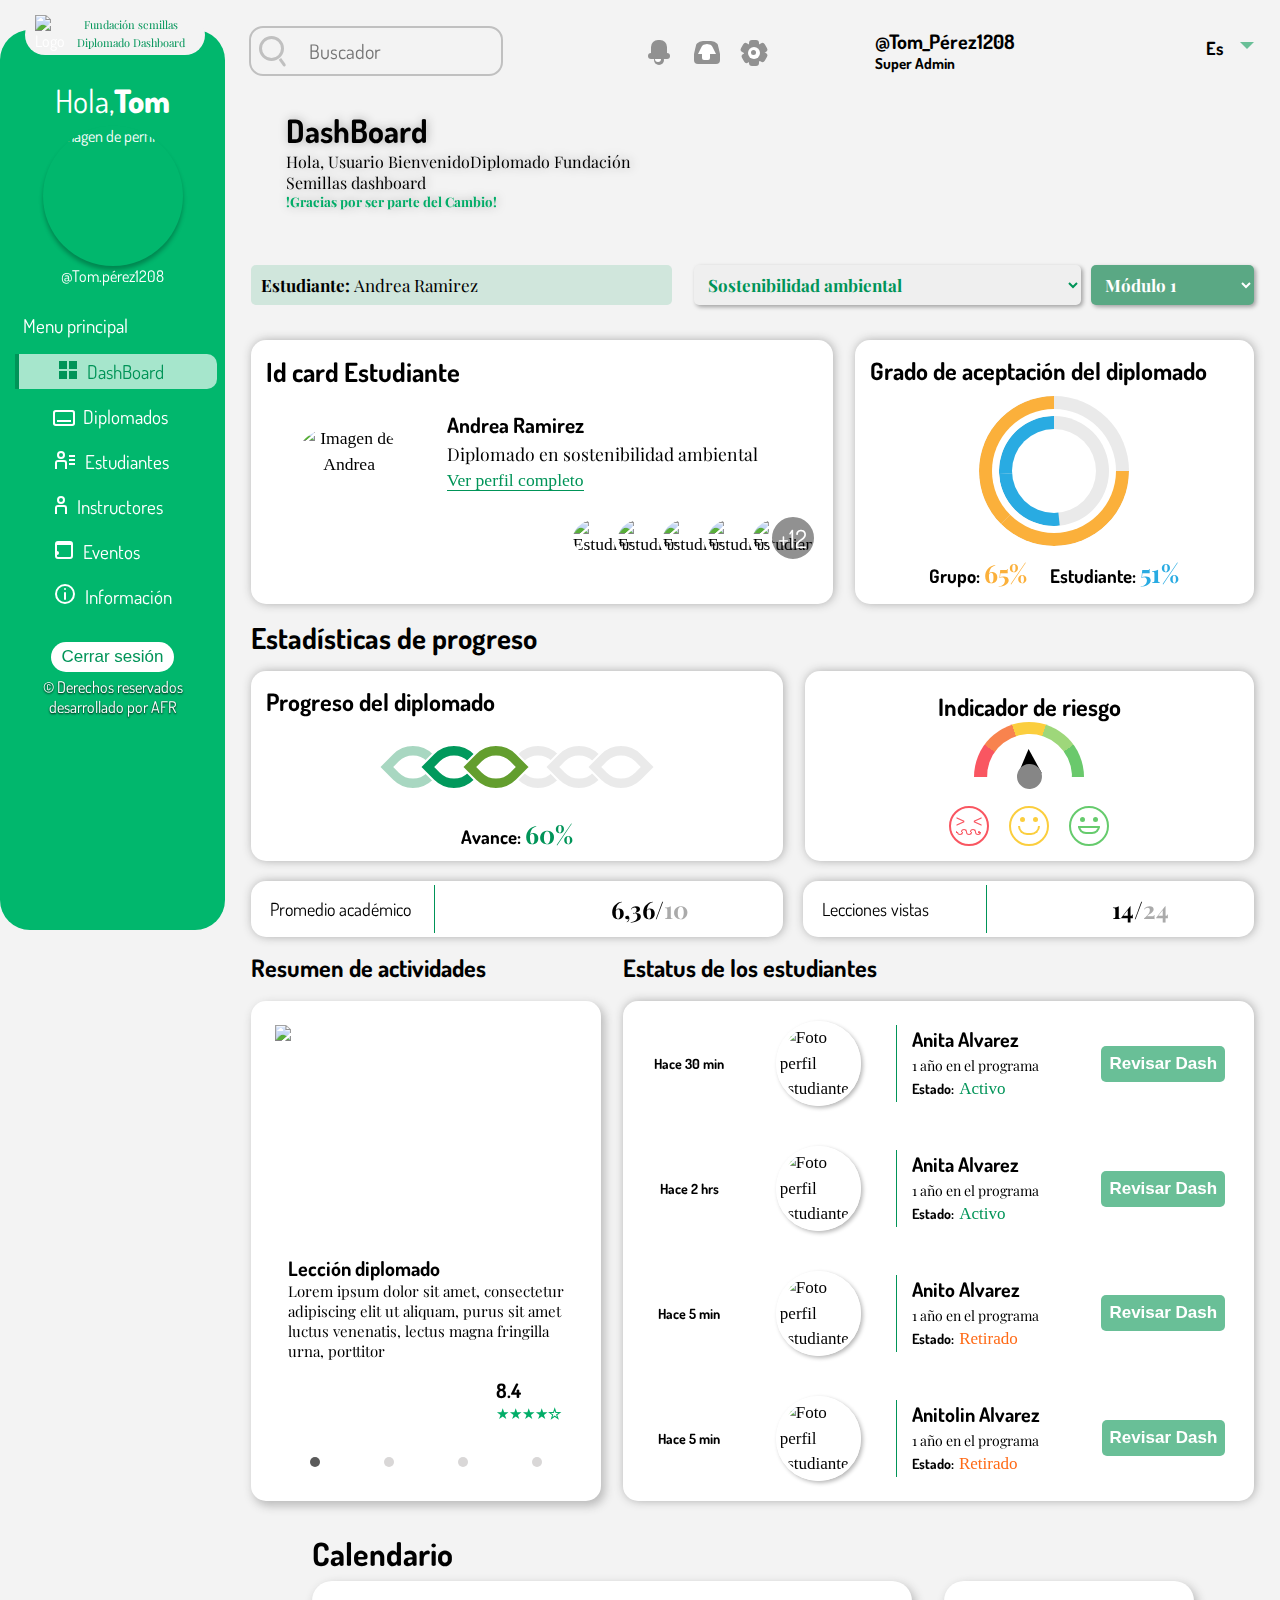
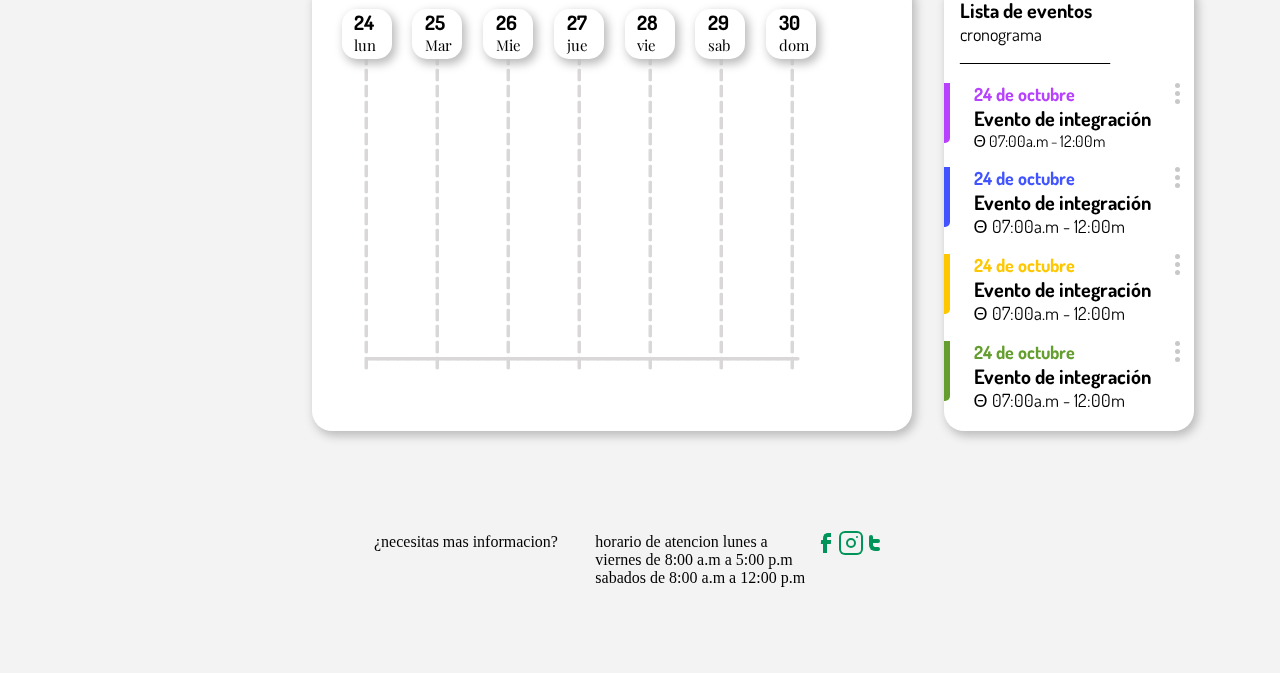
==== commit 4f6fe384: "footer changes" ====
--- a/index.html
+++ b/index.html
@@ -751,7 +751,7 @@
         lunes a viernes de 8:00 a.m a 5:00 p.m
         sabados de 8:00 a.m a 12:00 p.m
       </span></div>
-      <div>
+      <div class="icons-footer">
         <i class="gg-facebook"></i>
         <i class="gg-instagram"></i>
         <i class="gg-twitter"></i>
--- a/css/styles.css
+++ b/css/styles.css
@@ -27,8 +27,11 @@
     box-sizing: border-box;
 }
 
-body {
+body{
+    overflow-x: hidden;
+
     background: var(--body-color);
+    
 }
 
 h1,
@@ -170,8 +173,8 @@
     align-items: center;
     justify-content: center;
     width: 100%;
-    height: 150px;
-    margin:20px auto;
+    height: 100px;
+    margin:10px auto;
     text-align: center;
     background: url('../img/sidebar-image.png') center/cover;
 }
@@ -2801,7 +2804,10 @@
 }
 .footer .container-footer {
     display: grid;
-    grid-template-columns: 1fr 1fr 1fr;
+    grid-template-columns: 0.3fr 0.3fr 0.8fr;
+}
+.icons-footer{
+    color: #009458;
 }
 .gg-facebook {
   box-sizing: border-box;
@@ -2917,4 +2923,11 @@
   border-radius: 20px;
   top: 2px;
   box-shadow: 7px 4px 0,7px 12px 0
- } + } 
+ @media screen and (max-width: 480px) {
+
+    .footer{
+        display: none;
+    }
+    
+}--- a/css/styles.css
+++ b/css/styles.css
@@ -27,8 +27,11 @@
     box-sizing: border-box;
 }
 
-body {
+body{
+    overflow-x: hidden;
+
     background: var(--body-color);
+    
 }
 
 h1,
@@ -170,8 +173,8 @@
     align-items: center;
     justify-content: center;
     width: 100%;
-    height: 150px;
-    margin:20px auto;
+    height: 100px;
+    margin:10px auto;
     text-align: center;
     background: url('../img/sidebar-image.png') center/cover;
 }
@@ -2801,7 +2804,10 @@
 }
 .footer .container-footer {
     display: grid;
-    grid-template-columns: 1fr 1fr 1fr;
+    grid-template-columns: 0.3fr 0.3fr 0.8fr;
+}
+.icons-footer{
+    color: #009458;
 }
 .gg-facebook {
   box-sizing: border-box;
@@ -2917,4 +2923,11 @@
   border-radius: 20px;
   top: 2px;
   box-shadow: 7px 4px 0,7px 12px 0
- } + } 
+ @media screen and (max-width: 480px) {
+
+    .footer{
+        display: none;
+    }
+    
+}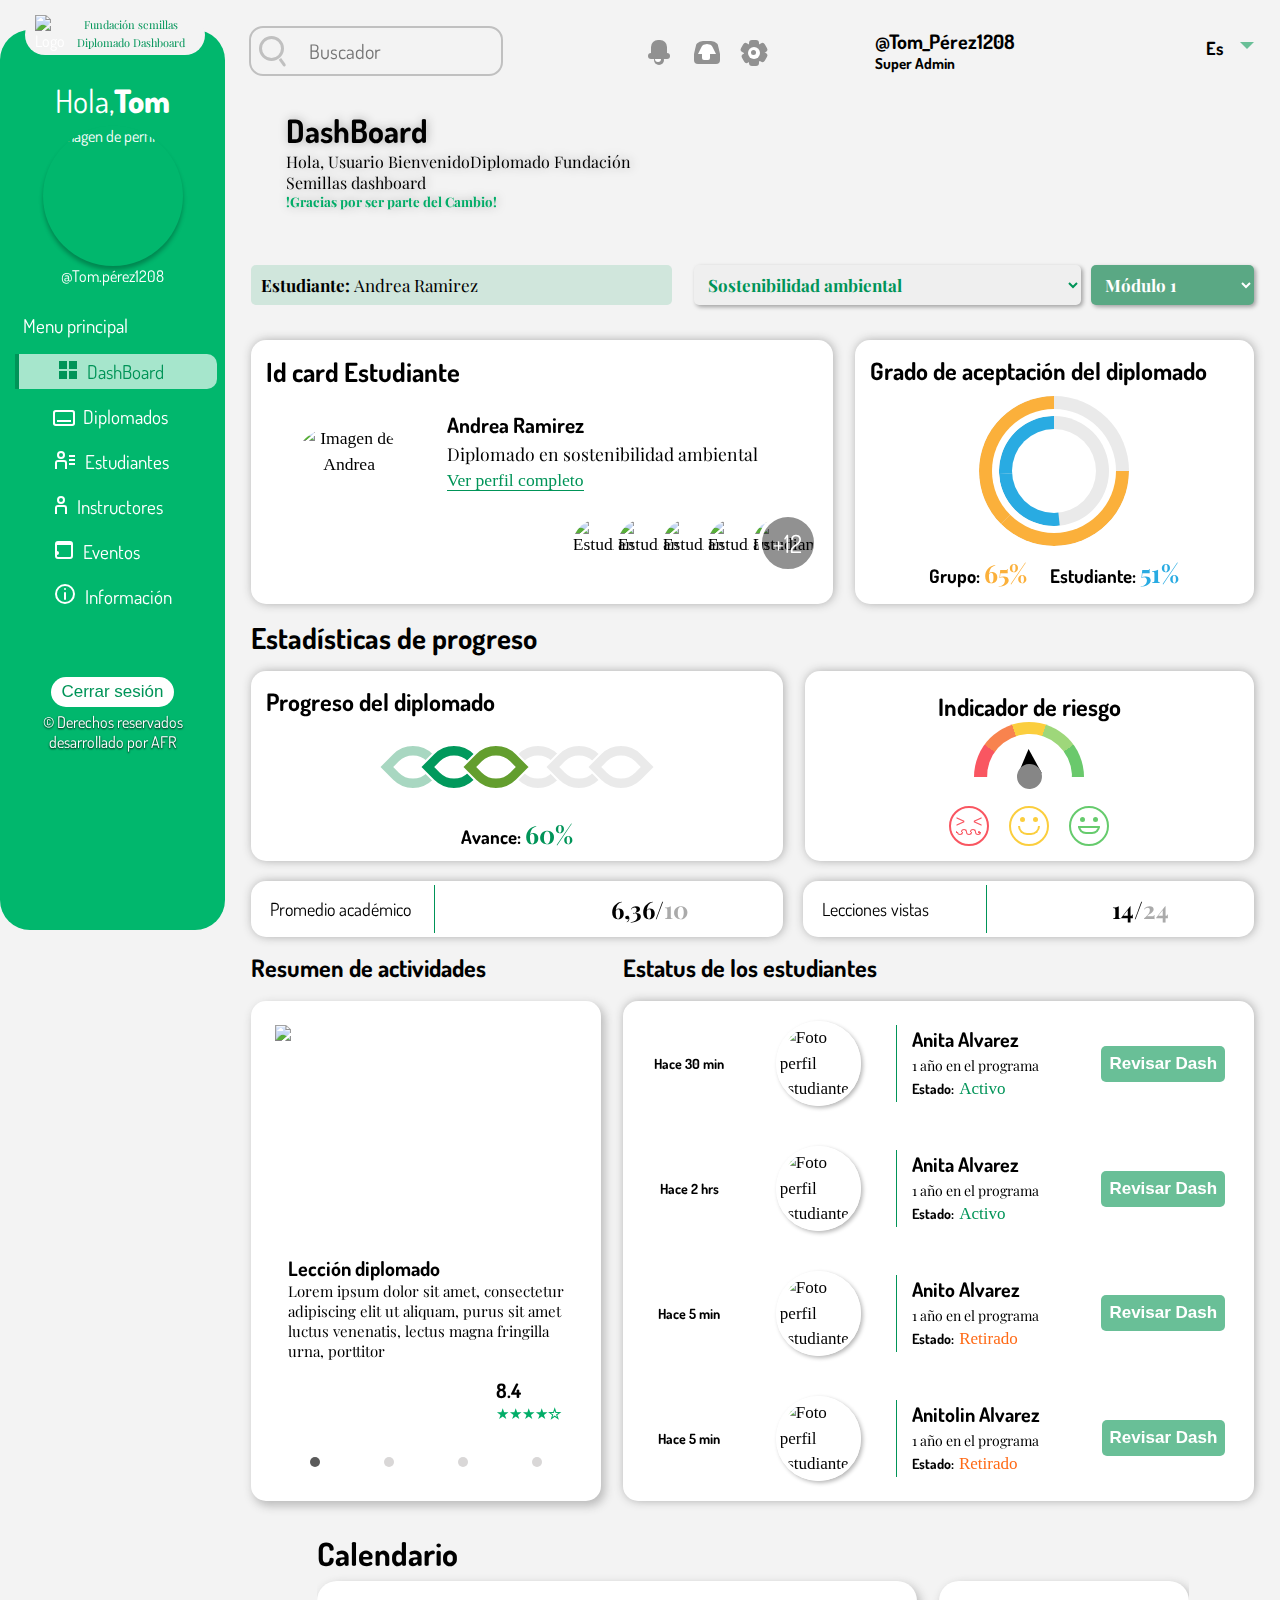
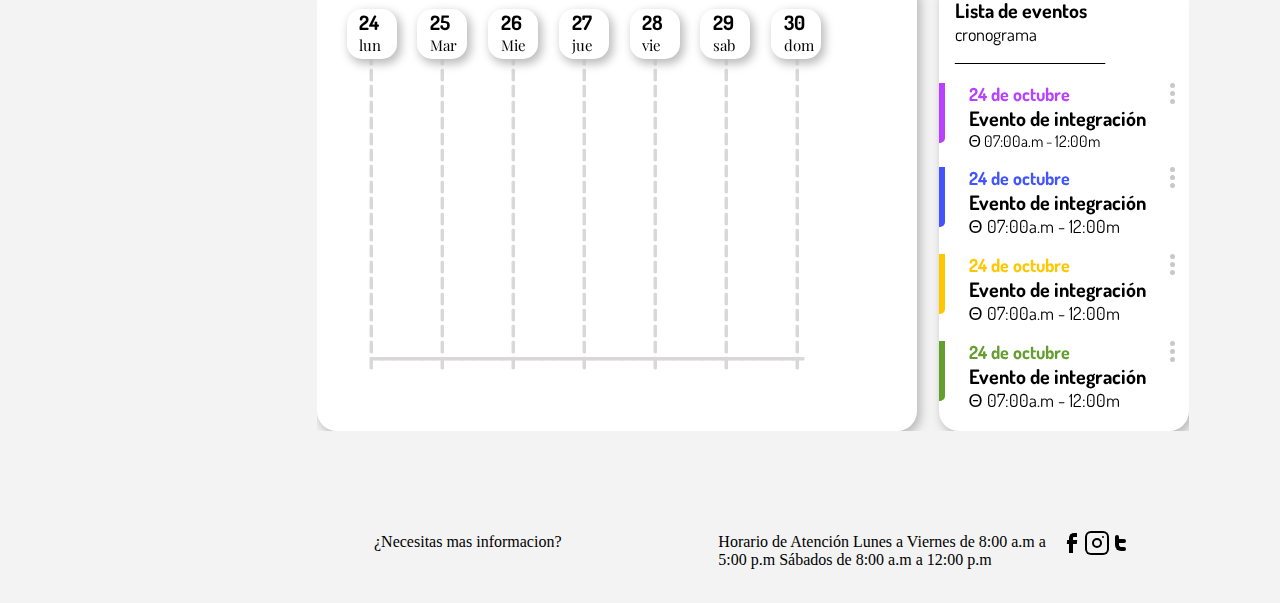
==== commit 9a3a9631: "Ajustes de responsive de calendario" ====
--- a/index.html
+++ b/index.html
@@ -743,22 +743,22 @@
     </main>
     
     <footer class="footer">
-    <div class="container-footer">
-      <div class="section-one-footer">
-        <span>¿necesitas mas informacion?</span>
-      </div>
-      <div class="section-two-footer"><span>horario de atencion
-        lunes a viernes de 8:00 a.m a 5:00 p.m
-        sabados de 8:00 a.m a 12:00 p.m
-      </span></div>
-      <div class="icons-footer">
-        <i class="gg-facebook"></i>
-        <i class="gg-instagram"></i>
-        <i class="gg-twitter"></i>
-      </div>
-    </div>
+        <div class="container-footer">
+            <div class="section-one-footer">
+                <span>¿Necesitas mas informacion?</span>
+            </div>
+            <div class="section-two-footer"><span>Horario de Atención
+                    Lunes a Viernes de 8:00 a.m a 5:00 p.m
+                    Sábados de 8:00 a.m a 12:00 p.m
+                </span></div>
+            <div>
+                <i class="gg-facebook"></i>
+                <i class="gg-instagram"></i>
+                <i class="gg-twitter"></i>
+            </div>
+        </div>
     </footer>
-     
+
 </div>
 
 
--- a/css/styles.css
+++ b/css/styles.css
@@ -27,11 +27,8 @@
     box-sizing: border-box;
 }
 
-body{
-    overflow-x: hidden;
-
+body {
     background: var(--body-color);
-    
 }
 
 h1,
@@ -173,8 +170,8 @@
     align-items: center;
     justify-content: center;
     width: 100%;
-    height: 100px;
-    margin:10px auto;
+    height: 150px;
+    margin:20px auto;
     text-align: center;
     background: url('../img/sidebar-image.png') center/cover;
 }
@@ -967,7 +964,7 @@
 
 .other_students img {
     max-width: 70px;
-    max-height: 50px;
+    max-height: 60px;
     margin-left: -25px;
 }
 
@@ -1028,8 +1025,8 @@
     background: rgba(0, 0, 0, 0.432);
     border-radius: 50%;
     border: 4px solid white;
-    width: 50px;
-    height: 50px;
+    width: 60px;
+    height: 60px;
     bottom: 0;
     color: var(--white);
     font-size: 25px;
@@ -2072,6 +2069,7 @@
             display: flex;
             justify-content: center;
             margin-top: 1rem;
+            height: 550px;
         }
         
         @media screen and (max-width: 760px) {
@@ -2085,12 +2083,14 @@
         .seccion3-part2{
             background-color: transparent;
             display: flex;
-            gap: 2rem;
+            gap: 22px;
             position: absolute;
             align-items: flex-end;
+            overflow: hidden;
+            margin-bottom: 1rem;
         }
         
-        @media screen and (max-width: 1024px) {
+        @media screen and (max-width: 1151px) {
         
             .calendario{
                 display: none;
@@ -2103,6 +2103,7 @@
             height: 450px;
             background-color: rgb(255, 255, 255);
             margin-top: 4rem;
+            
         position: relative;
         border-radius: 20px;
         box-shadow: 3px 4px 10px 1px #bcbcbc;
@@ -2740,7 +2741,7 @@
                             }
                         }
 
-                        @media (max-width:1024px) {
+                        @media (max-width:1150px) {
                             .calendario-mobile{
                                 display: block;
                             }
@@ -2804,10 +2805,7 @@
 }
 .footer .container-footer {
     display: grid;
-    grid-template-columns: 0.3fr 0.3fr 0.8fr;
-}
-.icons-footer{
-    color: #009458;
+    grid-template-columns: 1fr 1fr 1fr;
 }
 .gg-facebook {
   box-sizing: border-box;
@@ -2923,11 +2921,4 @@
   border-radius: 20px;
   top: 2px;
   box-shadow: 7px 4px 0,7px 12px 0
- } 
- @media screen and (max-width: 480px) {
-
-    .footer{
-        display: none;
-    }
-    
-}+ } --- a/css/styles.css
+++ b/css/styles.css
@@ -27,11 +27,8 @@
     box-sizing: border-box;
 }
 
-body{
-    overflow-x: hidden;
-
+body {
     background: var(--body-color);
-    
 }
 
 h1,
@@ -173,8 +170,8 @@
     align-items: center;
     justify-content: center;
     width: 100%;
-    height: 100px;
-    margin:10px auto;
+    height: 150px;
+    margin:20px auto;
     text-align: center;
     background: url('../img/sidebar-image.png') center/cover;
 }
@@ -967,7 +964,7 @@
 
 .other_students img {
     max-width: 70px;
-    max-height: 50px;
+    max-height: 60px;
     margin-left: -25px;
 }
 
@@ -1028,8 +1025,8 @@
     background: rgba(0, 0, 0, 0.432);
     border-radius: 50%;
     border: 4px solid white;
-    width: 50px;
-    height: 50px;
+    width: 60px;
+    height: 60px;
     bottom: 0;
     color: var(--white);
     font-size: 25px;
@@ -2072,6 +2069,7 @@
             display: flex;
             justify-content: center;
             margin-top: 1rem;
+            height: 550px;
         }
         
         @media screen and (max-width: 760px) {
@@ -2085,12 +2083,14 @@
         .seccion3-part2{
             background-color: transparent;
             display: flex;
-            gap: 2rem;
+            gap: 22px;
             position: absolute;
             align-items: flex-end;
+            overflow: hidden;
+            margin-bottom: 1rem;
         }
         
-        @media screen and (max-width: 1024px) {
+        @media screen and (max-width: 1151px) {
         
             .calendario{
                 display: none;
@@ -2103,6 +2103,7 @@
             height: 450px;
             background-color: rgb(255, 255, 255);
             margin-top: 4rem;
+            
         position: relative;
         border-radius: 20px;
         box-shadow: 3px 4px 10px 1px #bcbcbc;
@@ -2740,7 +2741,7 @@
                             }
                         }
 
-                        @media (max-width:1024px) {
+                        @media (max-width:1150px) {
                             .calendario-mobile{
                                 display: block;
                             }
@@ -2804,10 +2805,7 @@
 }
 .footer .container-footer {
     display: grid;
-    grid-template-columns: 0.3fr 0.3fr 0.8fr;
-}
-.icons-footer{
-    color: #009458;
+    grid-template-columns: 1fr 1fr 1fr;
 }
 .gg-facebook {
   box-sizing: border-box;
@@ -2923,11 +2921,4 @@
   border-radius: 20px;
   top: 2px;
   box-shadow: 7px 4px 0,7px 12px 0
- } 
- @media screen and (max-width: 480px) {
-
-    .footer{
-        display: none;
-    }
-    
-}+ } 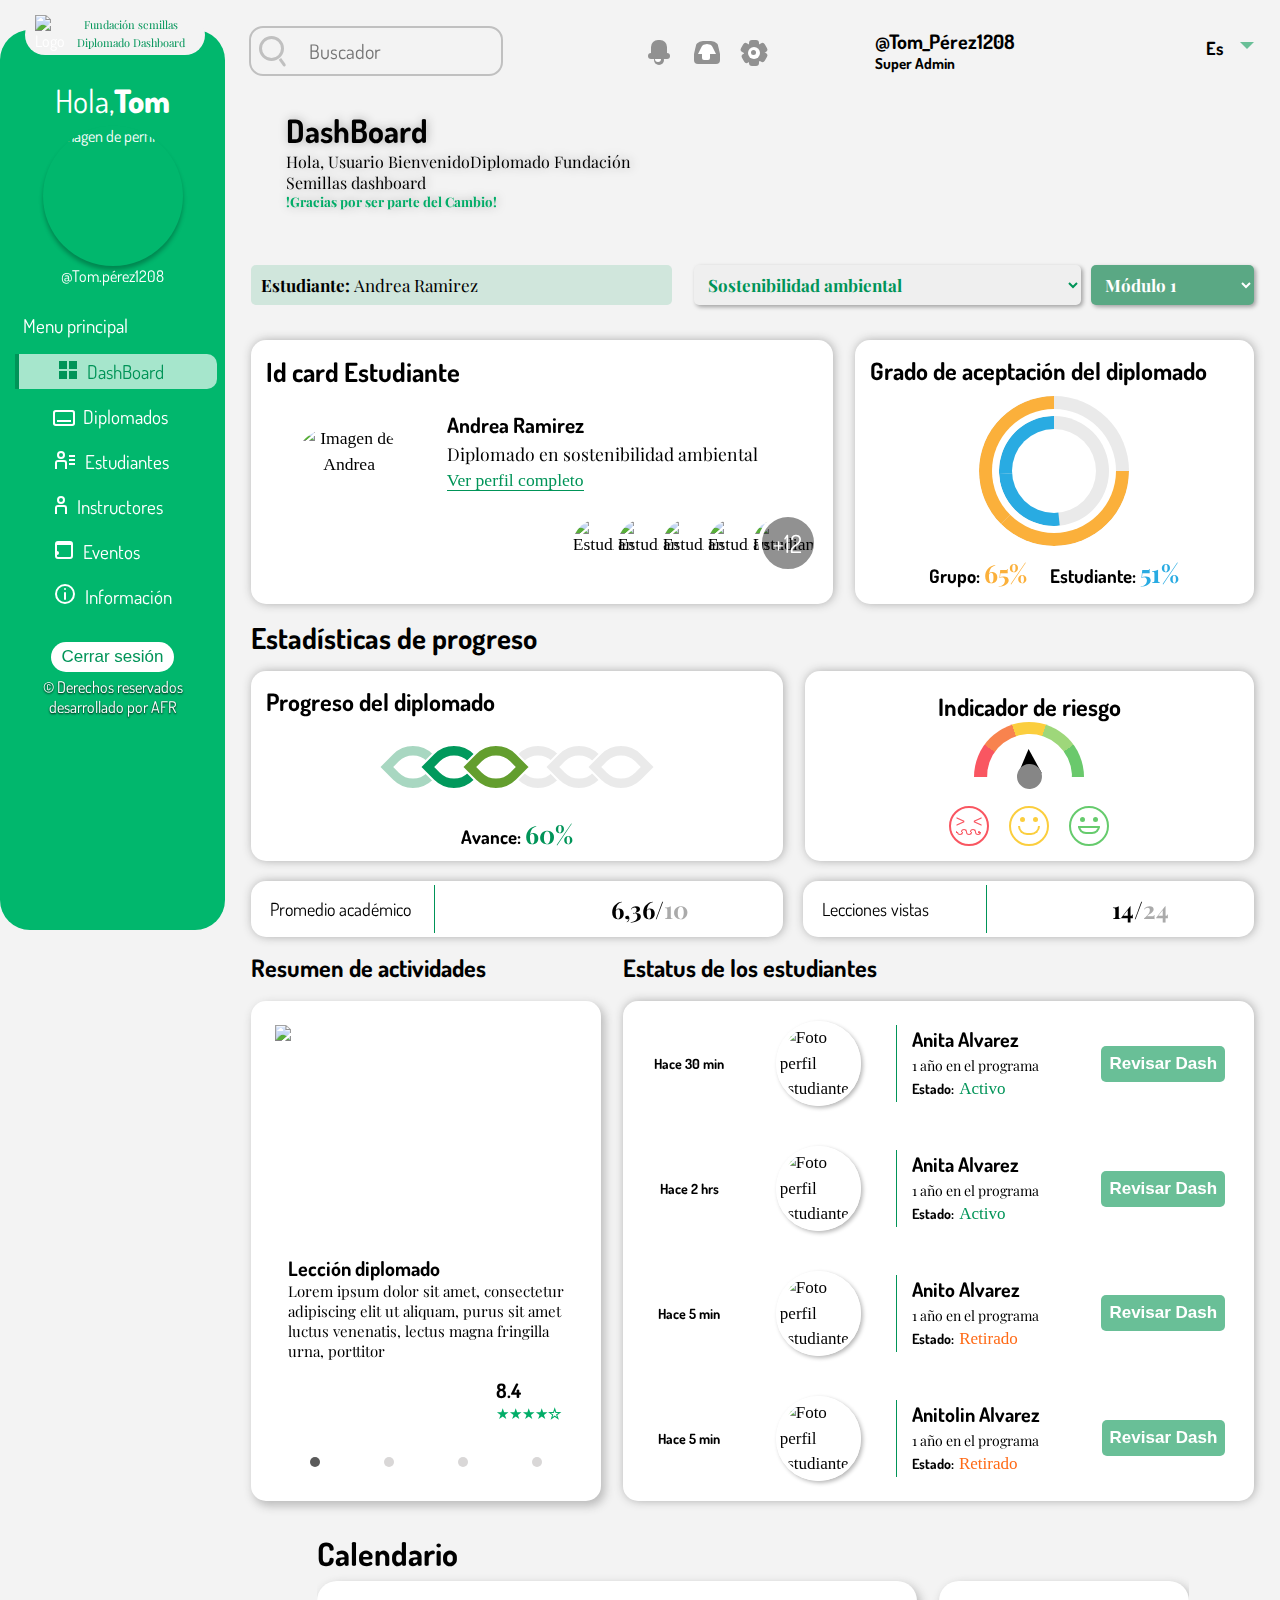
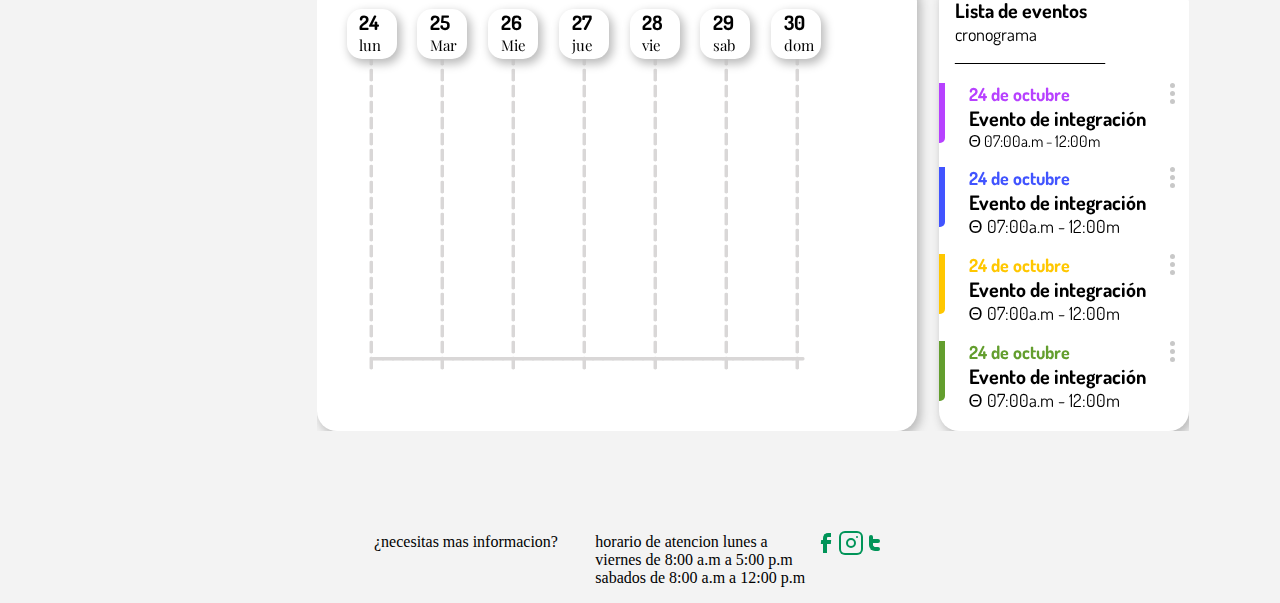
==== commit ebe64681: "Ajustes responsive calendario" ====
--- a/index.html
+++ b/index.html
@@ -743,20 +743,20 @@
     </main>
     
     <footer class="footer">
-        <div class="container-footer">
-            <div class="section-one-footer">
-                <span>¿Necesitas mas informacion?</span>
-            </div>
-            <div class="section-two-footer"><span>Horario de Atención
-                    Lunes a Viernes de 8:00 a.m a 5:00 p.m
-                    Sábados de 8:00 a.m a 12:00 p.m
-                </span></div>
-            <div>
-                <i class="gg-facebook"></i>
-                <i class="gg-instagram"></i>
-                <i class="gg-twitter"></i>
-            </div>
-        </div>
+    <div class="container-footer">
+      <div class="section-one-footer">
+        <span>¿necesitas mas informacion?</span>
+      </div>
+      <div class="section-two-footer"><span>horario de atencion
+        lunes a viernes de 8:00 a.m a 5:00 p.m
+        sabados de 8:00 a.m a 12:00 p.m
+      </span></div>
+      <div class="icons-footer">
+        <i class="gg-facebook"></i>
+        <i class="gg-instagram"></i>
+        <i class="gg-twitter"></i>
+      </div>
+    </div>
     </footer>
 
 </div>
--- a/css/styles.css
+++ b/css/styles.css
@@ -27,8 +27,11 @@
     box-sizing: border-box;
 }
 
-body {
+body{
+    overflow-x: hidden;
+
     background: var(--body-color);
+    
 }
 
 h1,
@@ -170,8 +173,8 @@
     align-items: center;
     justify-content: center;
     width: 100%;
-    height: 150px;
-    margin:20px auto;
+    height: 100px;
+    margin:10px auto;
     text-align: center;
     background: url('../img/sidebar-image.png') center/cover;
 }
@@ -2805,7 +2808,10 @@
 }
 .footer .container-footer {
     display: grid;
-    grid-template-columns: 1fr 1fr 1fr;
+    grid-template-columns: 0.3fr 0.3fr 0.8fr;
+}
+.icons-footer{
+    color: #009458;
 }
 .gg-facebook {
   box-sizing: border-box;
@@ -2921,4 +2927,11 @@
   border-radius: 20px;
   top: 2px;
   box-shadow: 7px 4px 0,7px 12px 0
- } + } 
+ @media screen and (max-width: 480px) {
+
+    .footer{
+        display: none;
+    }
+    
+}--- a/css/styles.css
+++ b/css/styles.css
@@ -27,8 +27,11 @@
     box-sizing: border-box;
 }
 
-body {
+body{
+    overflow-x: hidden;
+
     background: var(--body-color);
+    
 }
 
 h1,
@@ -170,8 +173,8 @@
     align-items: center;
     justify-content: center;
     width: 100%;
-    height: 150px;
-    margin:20px auto;
+    height: 100px;
+    margin:10px auto;
     text-align: center;
     background: url('../img/sidebar-image.png') center/cover;
 }
@@ -2805,7 +2808,10 @@
 }
 .footer .container-footer {
     display: grid;
-    grid-template-columns: 1fr 1fr 1fr;
+    grid-template-columns: 0.3fr 0.3fr 0.8fr;
+}
+.icons-footer{
+    color: #009458;
 }
 .gg-facebook {
   box-sizing: border-box;
@@ -2921,4 +2927,11 @@
   border-radius: 20px;
   top: 2px;
   box-shadow: 7px 4px 0,7px 12px 0
- } + } 
+ @media screen and (max-width: 480px) {
+
+    .footer{
+        display: none;
+    }
+    
+}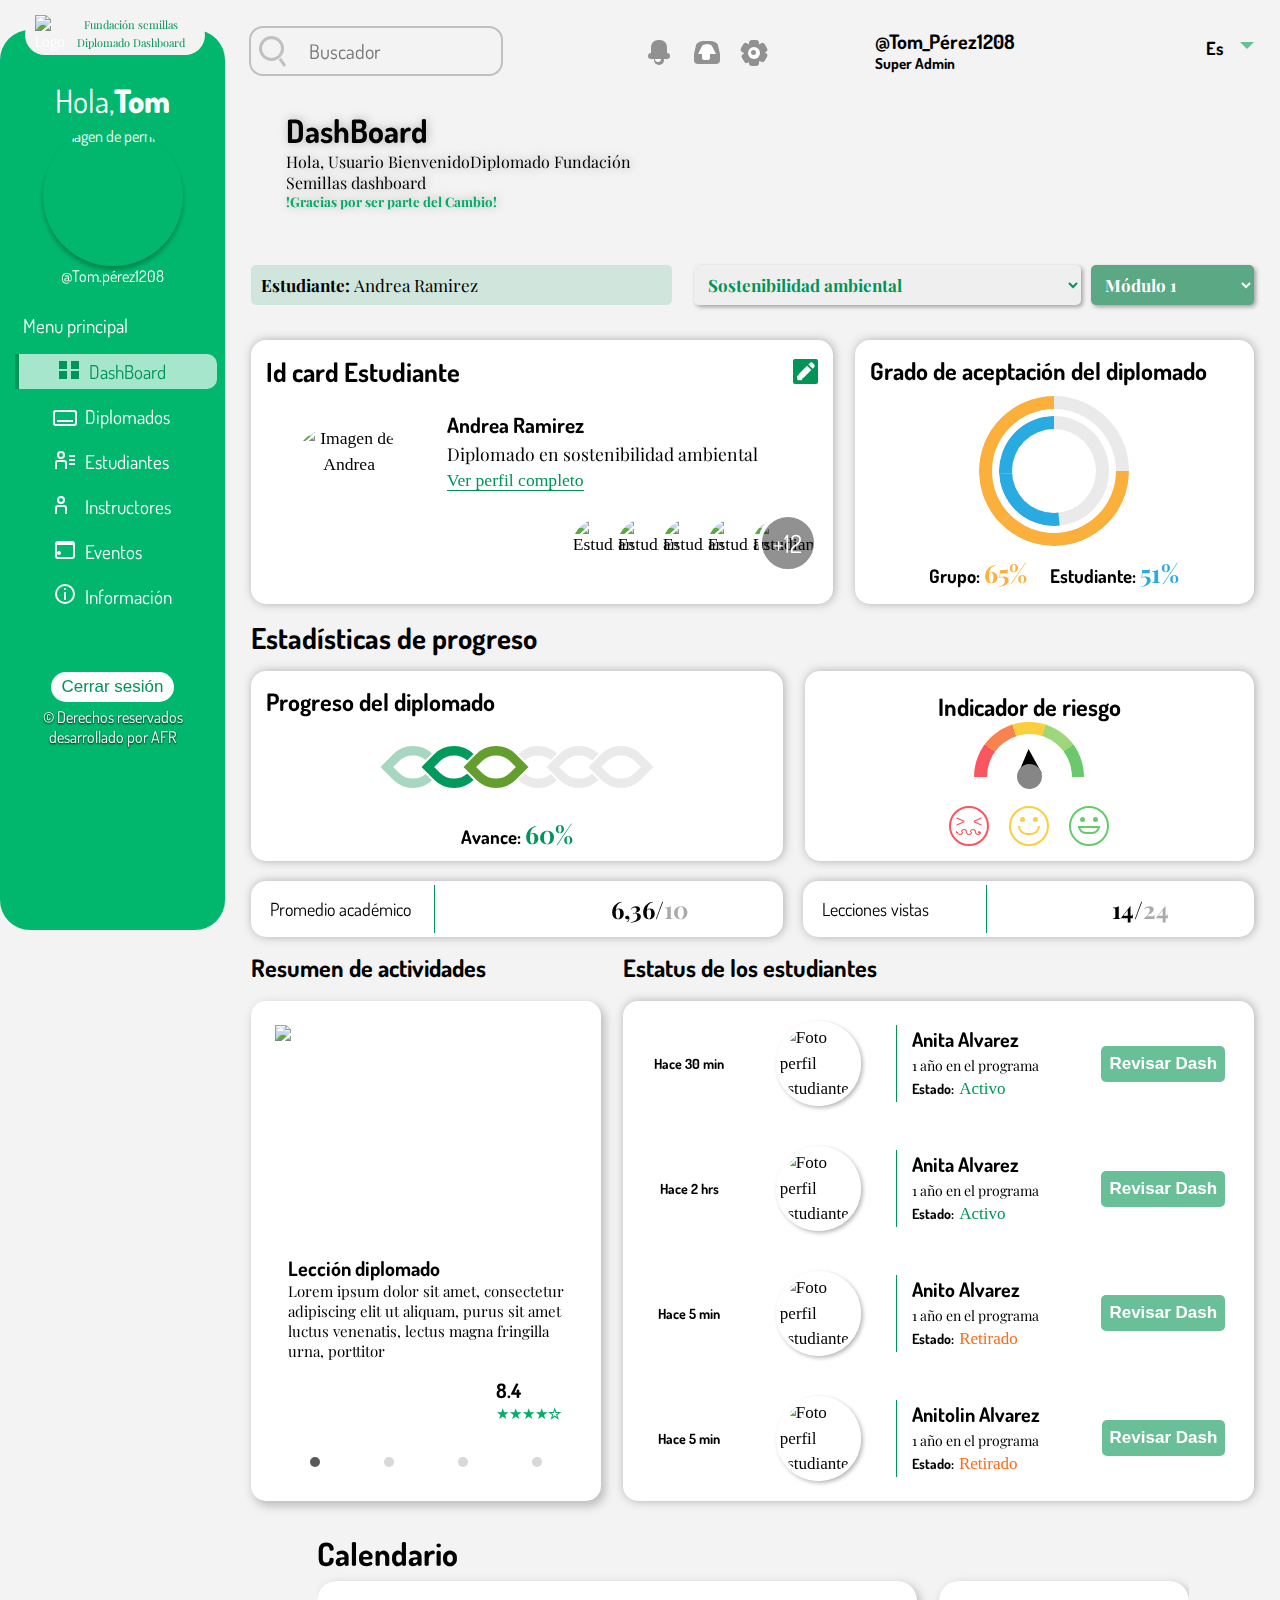
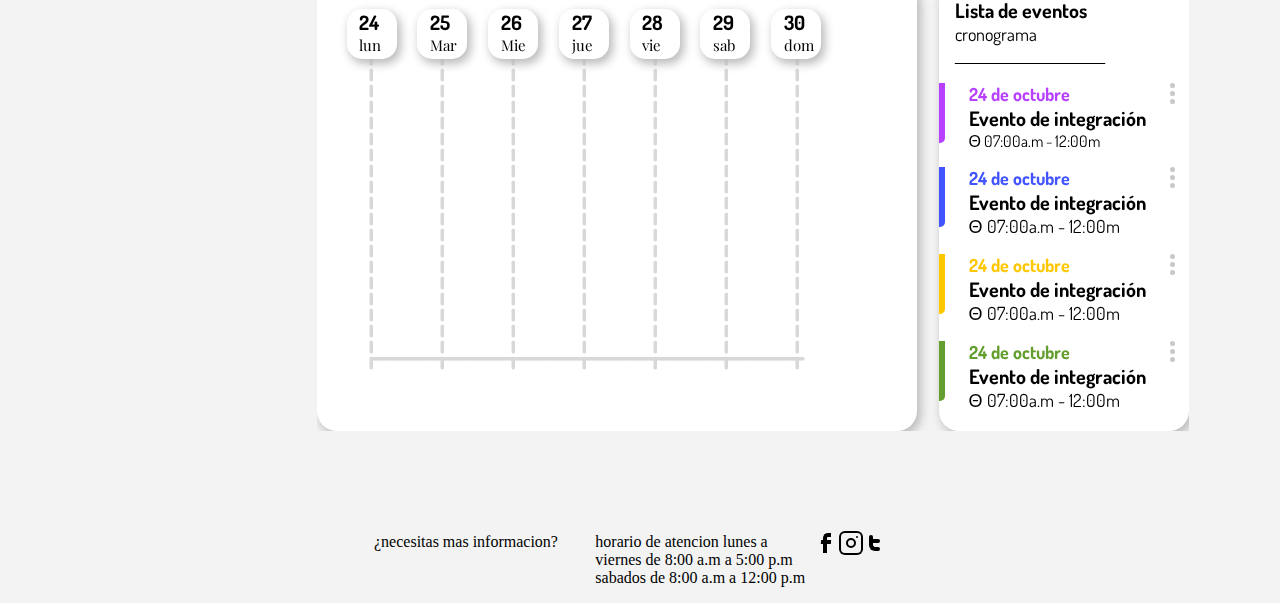
==== commit 344f727f: "Inclusión de icono de edición en tarjeta de estudiante y" ====
--- a/index.html
+++ b/index.html
@@ -205,7 +205,10 @@
             <section class="student_resume">
 
                 <article class="card_student" id="card_student">
-                    <h2>Id card Estudiante</h2><br>
+                    <div class="header-card"><h2>Id card Estudiante</h2> 
+                    <div class="pencil-container">
+                        <div class="pencil"></div>
+                    </div></div><br>
                     <div class="information_student">
                         <div class="profile m-auto"><img src="img/93.jpg" alt="Imagen de Andrea" class="profile_image">
                             <p></p>
@@ -751,7 +754,7 @@
         lunes a viernes de 8:00 a.m a 5:00 p.m
         sabados de 8:00 a.m a 12:00 p.m
       </span></div>
-      <div class="icons-footer">
+      <div>
         <i class="gg-facebook"></i>
         <i class="gg-instagram"></i>
         <i class="gg-twitter"></i>
--- a/css/styles.css
+++ b/css/styles.css
@@ -167,13 +167,17 @@
     color:var(--green-darker)
 }
 
+.container-sidebar .sidebar-options i{
+    width: 20px;
+}
+
 .img-buttom{
     display: flex;
     flex-direction: column;
     align-items: center;
     justify-content: center;
     width: 100%;
-    height: 100px;
+    height: 160px;
     margin:10px auto;
     text-align: center;
     background: url('../img/sidebar-image.png') center/cover;
@@ -934,6 +938,51 @@
     filter: var(--filter-cards);
 }
 
+.pencil-container{
+    background-color: #009458;
+    width: 25px;
+    height: 25px;
+    display: flex;
+    justify-content: center;
+    align-items: center;
+    border-radius: 2px;
+}
+
+.pencil{
+    background-color: #ffffff;
+    width: 5.5px;
+    height: 12px;
+    transform: rotate(45deg);
+}
+
+.pencil::after{
+    content: '';
+    width: 4.5px;
+    height: 4.5px;
+    position: absolute;
+    transform: rotate(45deg);
+    background-color: #ffffff;
+    bottom: -3px;
+    right: 0.5px;
+    border-radius: 1px;
+}
+
+.pencil::before{
+    content: '';
+    width: 5.5px;
+    height: 4px;
+    position: absolute;
+    background-color: #ffffff;
+    bottom: 14px;
+    border-radius: 2px 2px 0 0;
+}
+
+.header-card{
+    display: flex;
+    align-items: center;
+    justify-content: space-between;
+}
+
 .profile {
     text-align: center;
     position: relative;
--- a/css/styles.css
+++ b/css/styles.css
@@ -167,13 +167,17 @@
     color:var(--green-darker)
 }
 
+.container-sidebar .sidebar-options i{
+    width: 20px;
+}
+
 .img-buttom{
     display: flex;
     flex-direction: column;
     align-items: center;
     justify-content: center;
     width: 100%;
-    height: 100px;
+    height: 160px;
     margin:10px auto;
     text-align: center;
     background: url('../img/sidebar-image.png') center/cover;
@@ -934,6 +938,51 @@
     filter: var(--filter-cards);
 }
 
+.pencil-container{
+    background-color: #009458;
+    width: 25px;
+    height: 25px;
+    display: flex;
+    justify-content: center;
+    align-items: center;
+    border-radius: 2px;
+}
+
+.pencil{
+    background-color: #ffffff;
+    width: 5.5px;
+    height: 12px;
+    transform: rotate(45deg);
+}
+
+.pencil::after{
+    content: '';
+    width: 4.5px;
+    height: 4.5px;
+    position: absolute;
+    transform: rotate(45deg);
+    background-color: #ffffff;
+    bottom: -3px;
+    right: 0.5px;
+    border-radius: 1px;
+}
+
+.pencil::before{
+    content: '';
+    width: 5.5px;
+    height: 4px;
+    position: absolute;
+    background-color: #ffffff;
+    bottom: 14px;
+    border-radius: 2px 2px 0 0;
+}
+
+.header-card{
+    display: flex;
+    align-items: center;
+    justify-content: space-between;
+}
+
 .profile {
     text-align: center;
     position: relative;
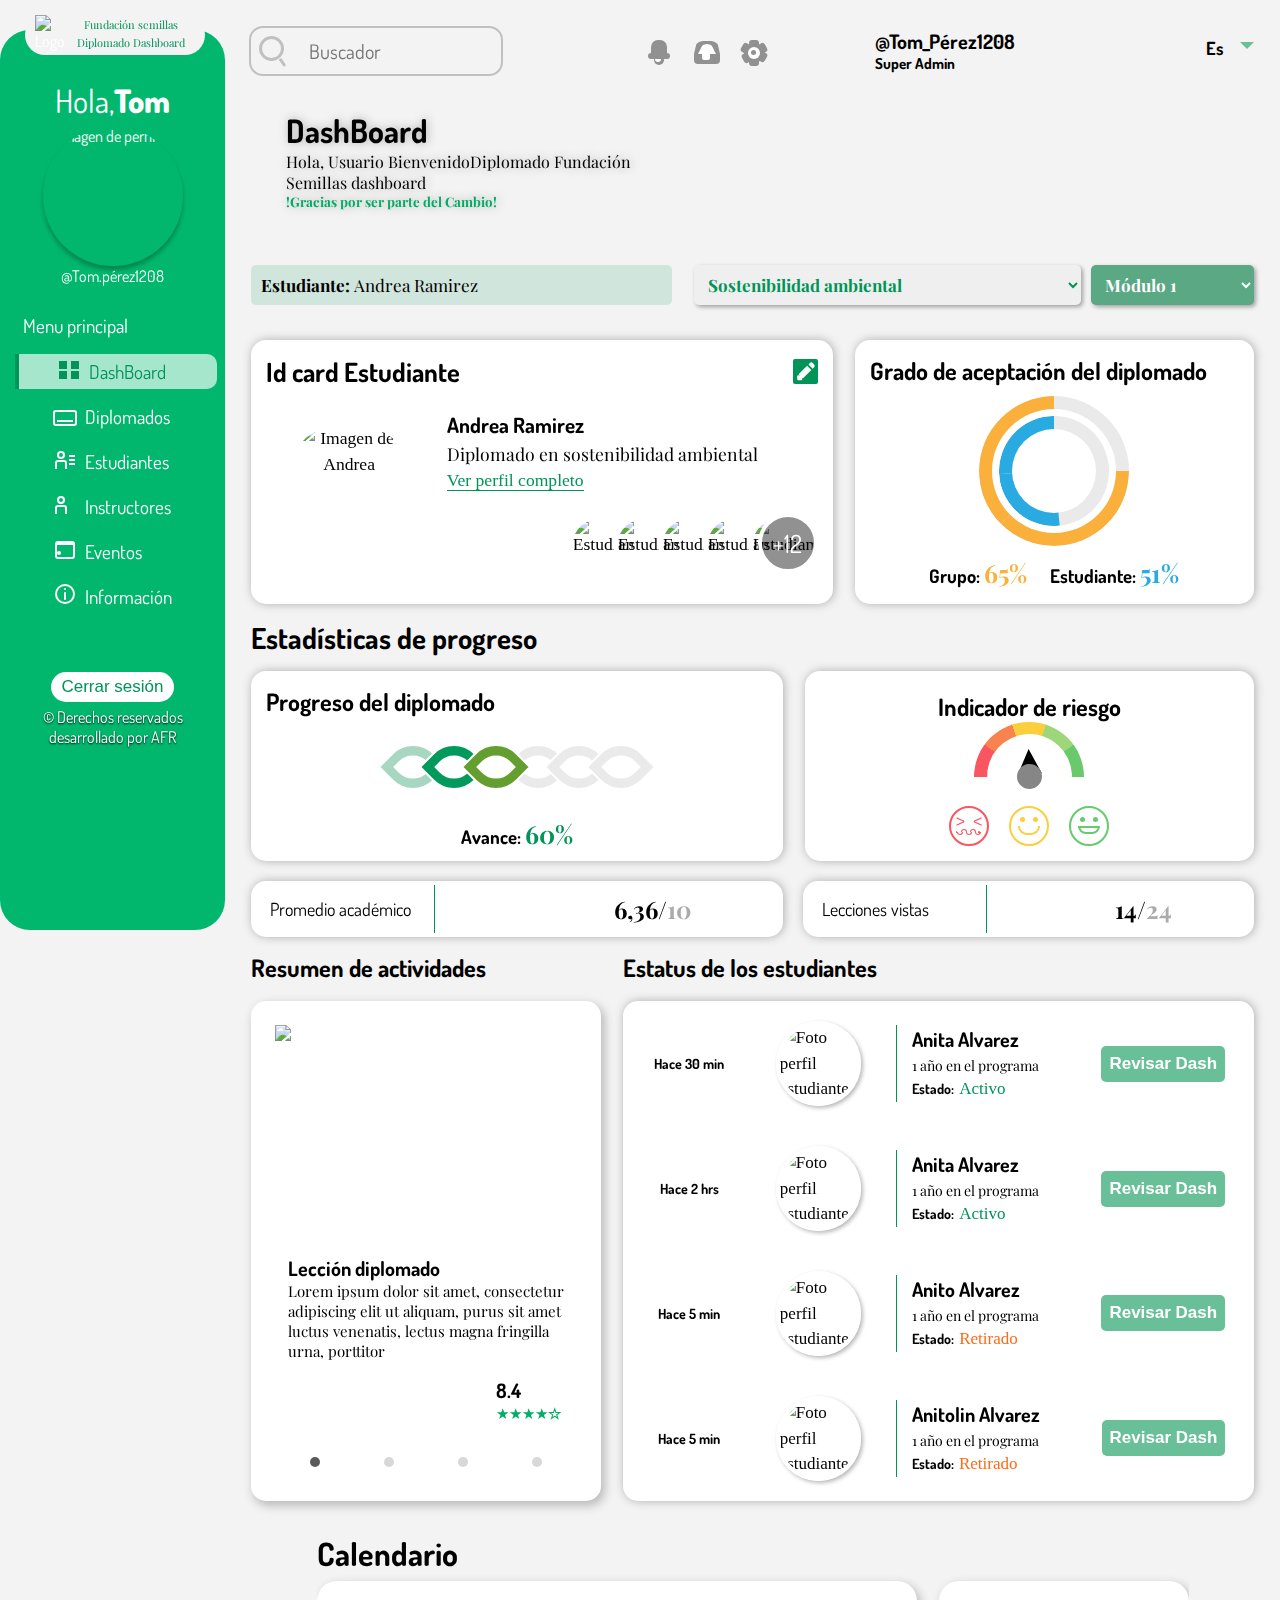
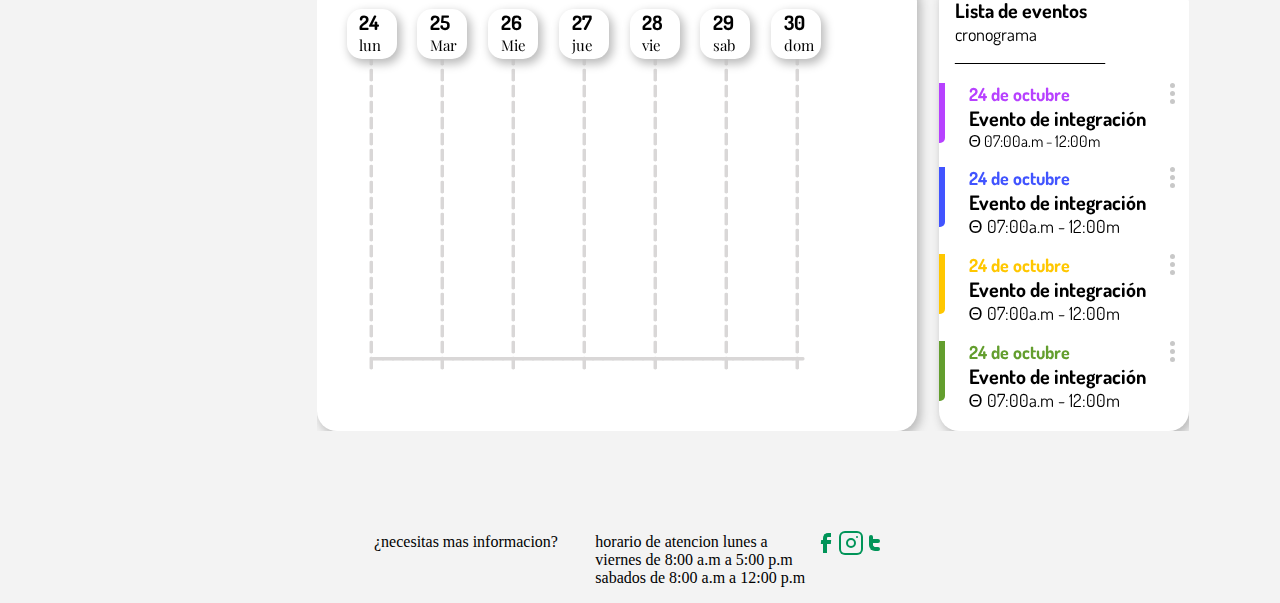
==== commit 56e8806b: "responsive footer" ====
--- a/index.html
+++ b/index.html
@@ -754,7 +754,7 @@
         lunes a viernes de 8:00 a.m a 5:00 p.m
         sabados de 8:00 a.m a 12:00 p.m
       </span></div>
-      <div>
+      <div class="icons-footer">
         <i class="gg-facebook"></i>
         <i class="gg-instagram"></i>
         <i class="gg-twitter"></i>
@@ -767,4 +767,4 @@
 
 </body>
 
-</html>+</html>
--- a/css/styles.css
+++ b/css/styles.css
@@ -490,13 +490,7 @@
 
         @media screen and (max-width: 1090px) {
             #input-buscador{
-                max-width: 100px;
-            }
-        }
-
-        @media screen and (max-width: 1022px) {
-            #input-buscador{
-                max-width: 100px;
+                max-width: 200px;
             }
         }
 
@@ -1597,7 +1591,7 @@
 @media (min-width:450px) {
 
     .module_information .information {
-        grid-template-columns: 50% 50%;
+        grid-template-columns: 51% 49%;
     }
     
     .module_information p:first-of-type {
@@ -2979,8 +2973,21 @@
  } 
  @media screen and (max-width: 480px) {
 
-    .footer{
-        display: none;
-    }
-    
-}+ .footer{
+display:block;
+position: absolute;
+width: 100%;
+height: 70px;
+left: 0px;
+top: 3540px;
+    }
+    .footer  .container-footer{
+        display: grid;
+        grid-template-columns: 33% 33%;
+        grid-template-rows: 33% 33%;
+    }
+    icons-footer{
+    color: #009458;
+    grid-column: 33% 66%;
+}
+}
--- a/css/styles.css
+++ b/css/styles.css
@@ -490,13 +490,7 @@
 
         @media screen and (max-width: 1090px) {
             #input-buscador{
-                max-width: 100px;
-            }
-        }
-
-        @media screen and (max-width: 1022px) {
-            #input-buscador{
-                max-width: 100px;
+                max-width: 200px;
             }
         }
 
@@ -1597,7 +1591,7 @@
 @media (min-width:450px) {
 
     .module_information .information {
-        grid-template-columns: 50% 50%;
+        grid-template-columns: 51% 49%;
     }
     
     .module_information p:first-of-type {
@@ -2979,8 +2973,21 @@
  } 
  @media screen and (max-width: 480px) {
 
-    .footer{
-        display: none;
-    }
-    
-}+ .footer{
+display:block;
+position: absolute;
+width: 100%;
+height: 70px;
+left: 0px;
+top: 3540px;
+    }
+    .footer  .container-footer{
+        display: grid;
+        grid-template-columns: 33% 33%;
+        grid-template-rows: 33% 33%;
+    }
+    icons-footer{
+    color: #009458;
+    grid-column: 33% 66%;
+}
+}
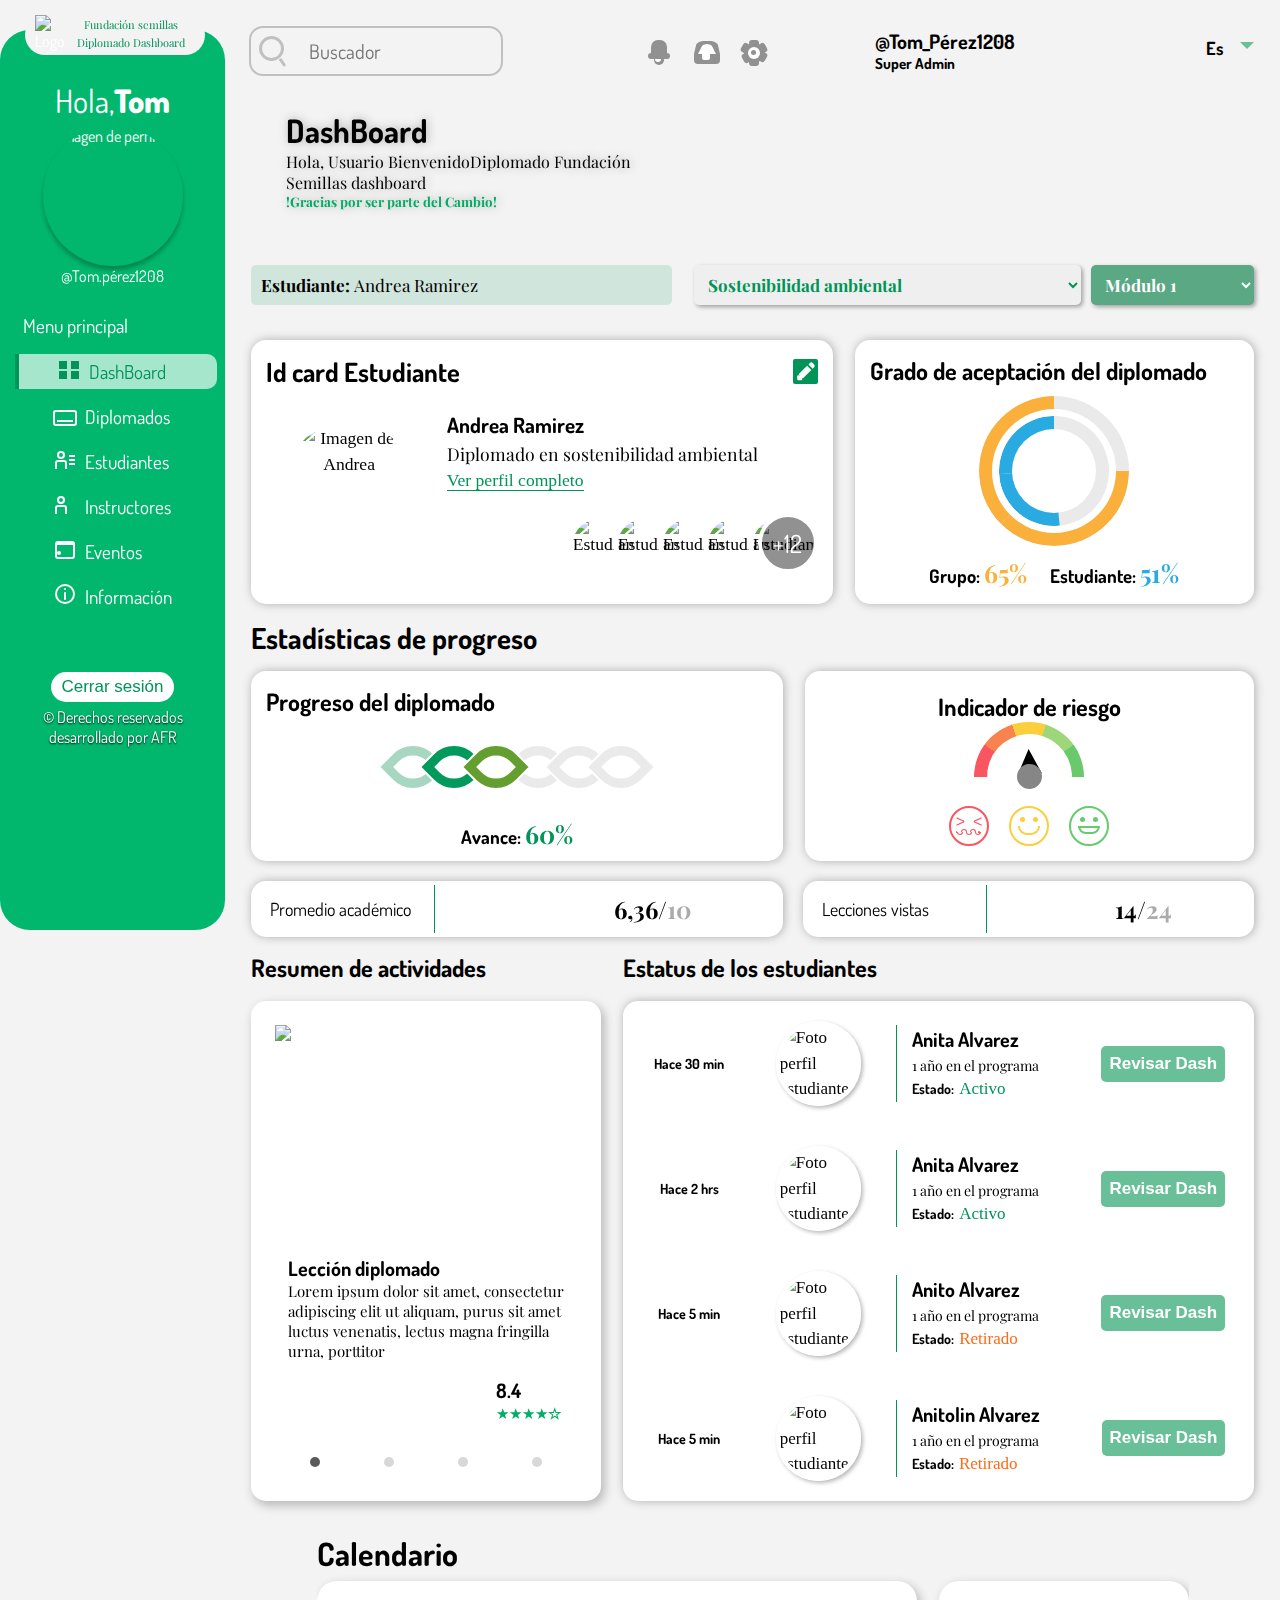
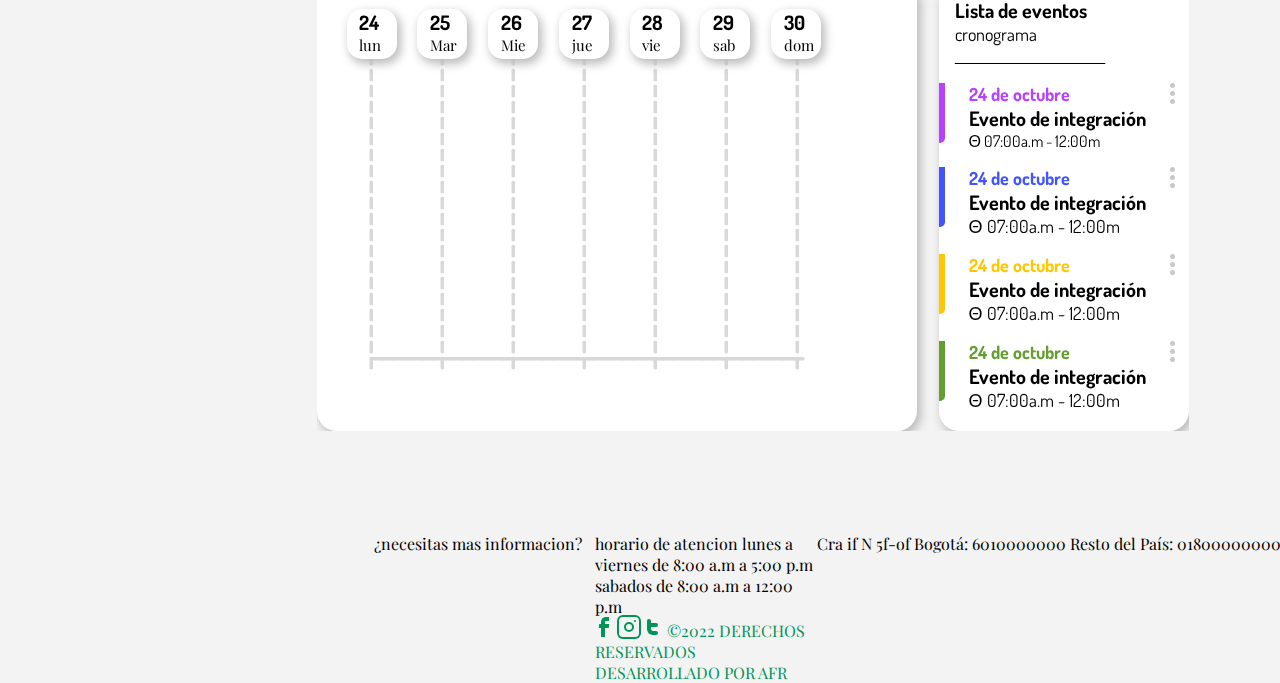
==== commit 3561eefa: "Responsive Icons" ====
--- a/index.html
+++ b/index.html
@@ -754,10 +754,17 @@
         lunes a viernes de 8:00 a.m a 5:00 p.m
         sabados de 8:00 a.m a 12:00 p.m
       </span></div>
+      <div class="section-three-footer"> <span>Cra if N 5f-of
+      
+      Bogotá: 6010000000 Resto del País: 0180000000000</span></div>
+      <div class="line-footer">
+        
+      </div>
       <div class="icons-footer">
         <i class="gg-facebook"></i>
         <i class="gg-instagram"></i>
         <i class="gg-twitter"></i>
+        <span>©2022 DERECHOS RESERVADOS DESARROLLADO POR AFR</span>
       </div>
     </div>
     </footer>
--- a/css/styles.css
+++ b/css/styles.css
@@ -2843,6 +2843,7 @@
 
 /*sección 5. footer/ Felipe*/
 .footer {
+font-family: 'Playfair Display';
 position: absolute;
 width: 1033px;
 height: 70px;
@@ -2977,17 +2978,48 @@
 display:block;
 position: absolute;
 width: 100%;
-height: 70px;
-left: 0px;
+height: 80px;
+left: 10px;
 top: 3540px;
+padding-bottom: 10px;
+
     }
     .footer  .container-footer{
         display: grid;
-        grid-template-columns: 33% 33%;
-        grid-template-rows: 33% 33%;
-    }
-    icons-footer{
+        grid-template-columns:repeat(6,1fr);
+        grid-template-rows:repeat(2,1fr);
+    }
+    .icons-footer{
     color: #009458;
-    grid-column: 33% 66%;
-}
-}
+    grid-column: 4/7;
+    grid-row: 2/3;
+    margin-top: 0px;
+}
+.icons-footer i{
+  margin-right: 35px;
+}
+.icons-footer span{
+  display: block;
+  color:#000;
+}
+.footer .container-footer .section-two-footer{
+  grid-column: 1/3;
+}
+.footer .container-footer .line-footer{
+border-left: 6px solid #009458;
+height: 220px;
+position: absolute;
+Left: 50%;
+margin-left: -4px; 
+top: 0px;
+grid-row: 0/2
+padding-bottom:10px;
+}
+.section-three-footer{
+  display: grid;
+  grid-column: 5/7;
+  grid-row: 0/3;
+  position: absolute;
+  left: 55%;
+}
+}
--- a/css/styles.css
+++ b/css/styles.css
@@ -2843,6 +2843,7 @@
 
 /*sección 5. footer/ Felipe*/
 .footer {
+font-family: 'Playfair Display';
 position: absolute;
 width: 1033px;
 height: 70px;
@@ -2977,17 +2978,48 @@
 display:block;
 position: absolute;
 width: 100%;
-height: 70px;
-left: 0px;
+height: 80px;
+left: 10px;
 top: 3540px;
+padding-bottom: 10px;
+
     }
     .footer  .container-footer{
         display: grid;
-        grid-template-columns: 33% 33%;
-        grid-template-rows: 33% 33%;
-    }
-    icons-footer{
+        grid-template-columns:repeat(6,1fr);
+        grid-template-rows:repeat(2,1fr);
+    }
+    .icons-footer{
     color: #009458;
-    grid-column: 33% 66%;
-}
-}
+    grid-column: 4/7;
+    grid-row: 2/3;
+    margin-top: 0px;
+}
+.icons-footer i{
+  margin-right: 35px;
+}
+.icons-footer span{
+  display: block;
+  color:#000;
+}
+.footer .container-footer .section-two-footer{
+  grid-column: 1/3;
+}
+.footer .container-footer .line-footer{
+border-left: 6px solid #009458;
+height: 220px;
+position: absolute;
+Left: 50%;
+margin-left: -4px; 
+top: 0px;
+grid-row: 0/2
+padding-bottom:10px;
+}
+.section-three-footer{
+  display: grid;
+  grid-column: 5/7;
+  grid-row: 0/3;
+  position: absolute;
+  left: 55%;
+}
+}
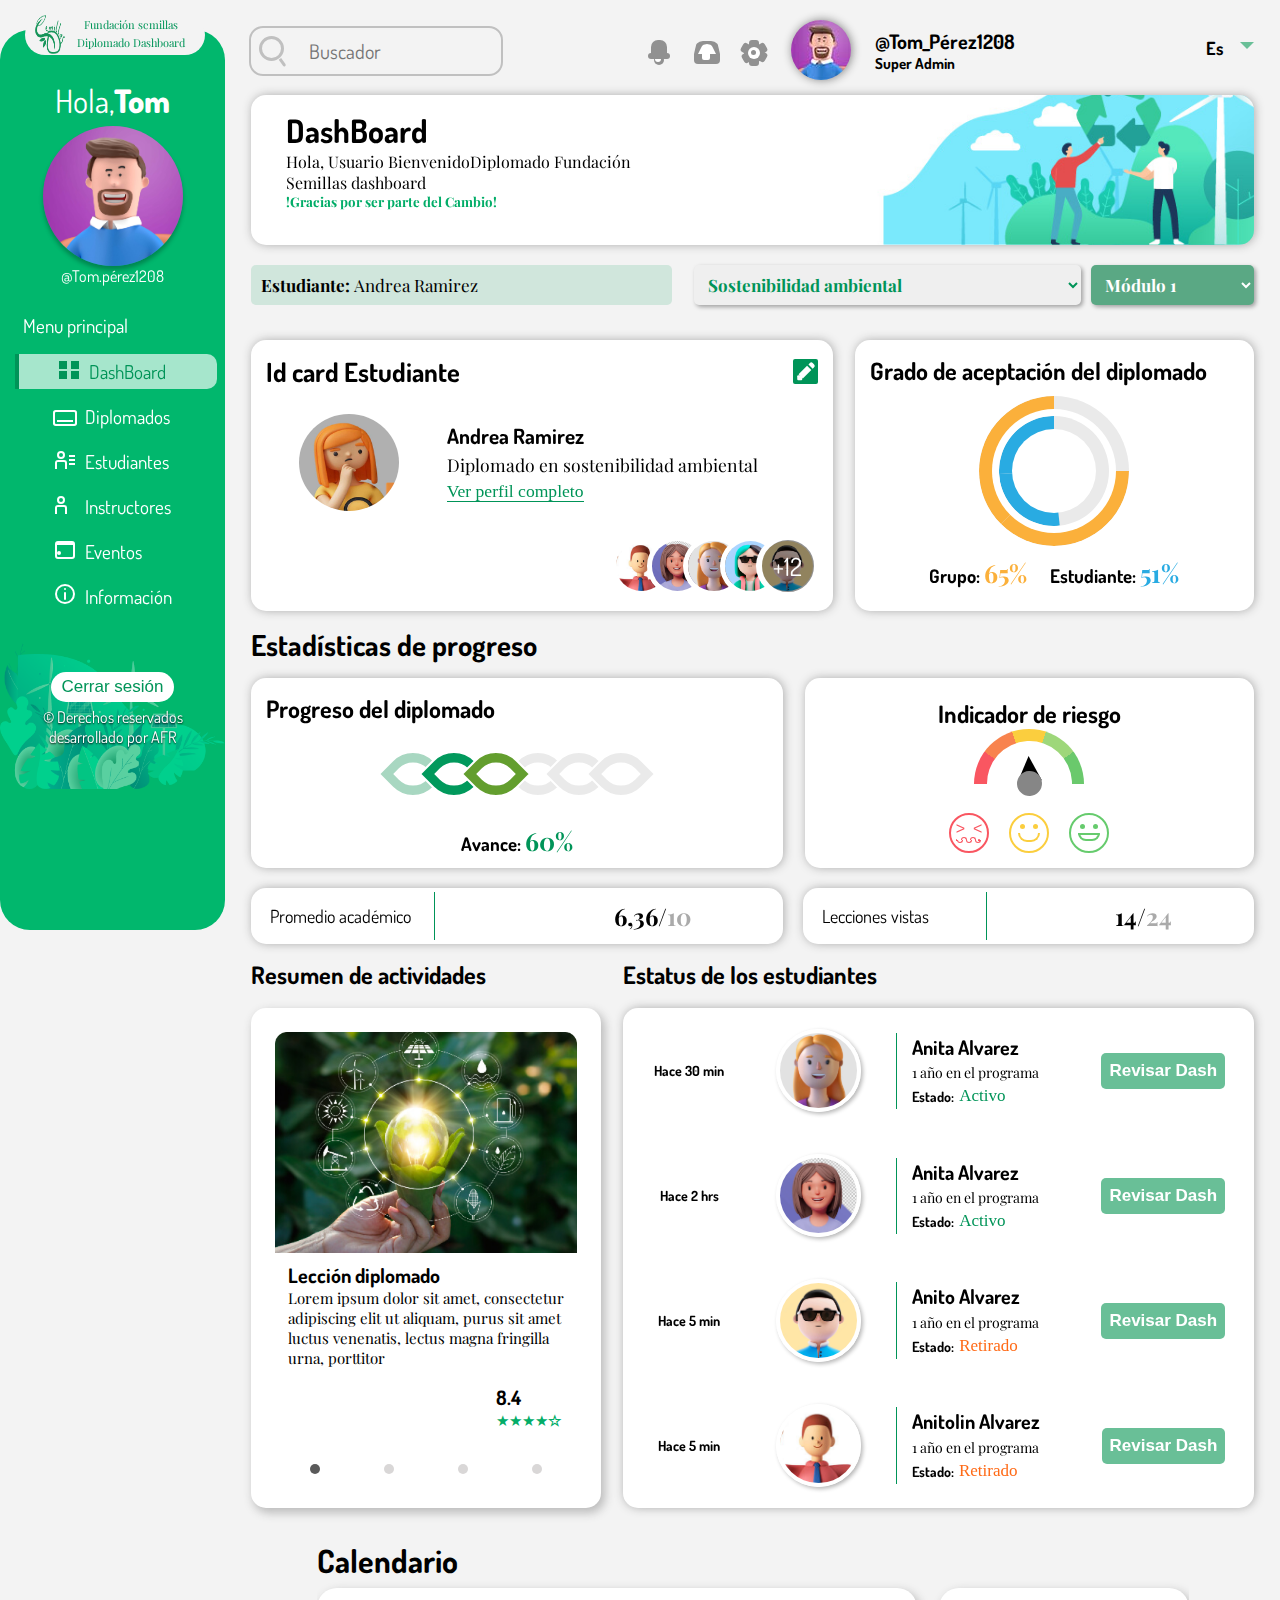
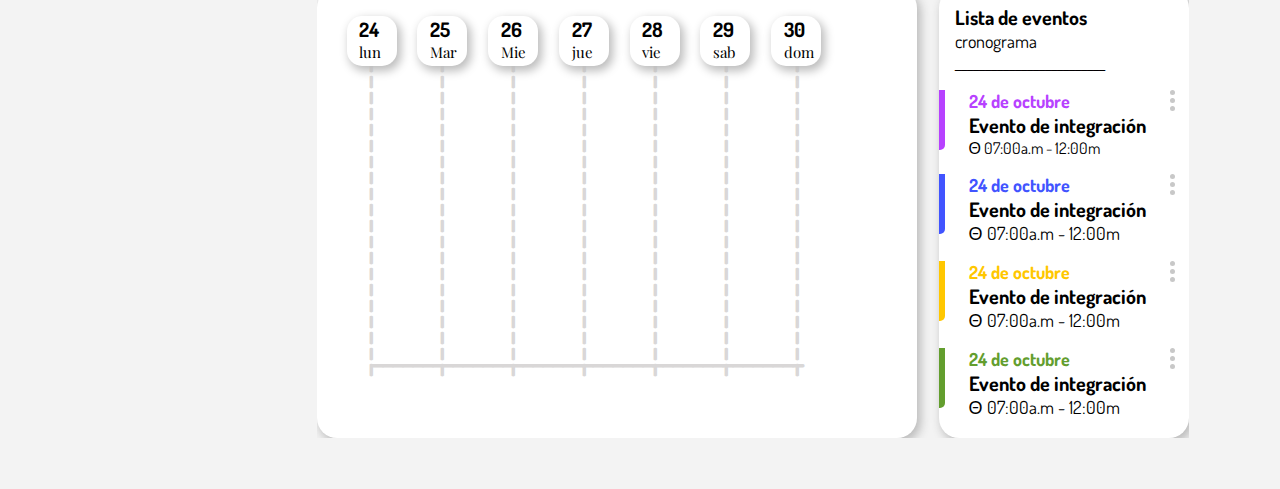
==== commit f68e09d8: "Update index.html" ====
--- a/index.html
+++ b/index.html
@@ -745,7 +745,7 @@
         <!--sección 5. footer/ Felipe -->
     </main>
     
-    <footer class="footer">
+    <!--<footer class="footer">
     <div class="container-footer">
       <div class="section-one-footer">
         <span>¿necesitas mas informacion?</span>
@@ -767,7 +767,7 @@
         <span>©2022 DERECHOS RESERVADOS DESARROLLADO POR AFR</span>
       </div>
     </div>
-    </footer>
+    </footer>-->
 
 </div>
 
--- a/css/styles.css
+++ b/css/styles.css
@@ -2843,7 +2843,8 @@
 
 /*sección 5. footer/ Felipe*/
 .footer {
-font-family: 'Playfair Display';
+font-family: 'Dosis';
+font-weight: 400;
 position: absolute;
 width: 1033px;
 height: 70px;
@@ -2852,10 +2853,46 @@
 }
 .footer .container-footer {
     display: grid;
-    grid-template-columns: 0.3fr 0.3fr 0.8fr;
+        grid-template-columns:repeat(6,1fr);
+        grid-template-rows:repeat(2,1fr);
 }
 .icons-footer{
     color: #009458;
+    grid-column: 3/7;
+    grid-row: 2/3;
+    margin-left: 20%;
+    margin-top: 0px;
+}
+
+.icons-footer i{
+  margin-right: 100px;
+  margin-left: 25px;
+}
+.icons-footer span{
+  display: block;
+  color:#000;
+}
+.footer .container-footer .section-two-footer{
+  grid-column: 1/3;
+  margin-top: 10px;
+  margin-bottom: 30px;
+}
+.footer .container-footer .line-footer{
+border-left: 6px solid #009458;
+height: 140px;
+position: absolute;
+Left: 40%;
+margin-left: -4px; 
+top: 0px;
+grid-row: 0/2;
+
+}
+.section-three-footer{
+  display: grid;
+  grid-column: 3/7;
+  position: absolute;
+  margin-top: 0px;
+  left: 45%;
 }
 .gg-facebook {
   box-sizing: border-box;
@@ -2972,7 +3009,7 @@
   top: 2px;
   box-shadow: 7px 4px 0,7px 12px 0
  } 
- @media screen and (max-width: 480px) {
+ @media screen and (max-width: 500px) {
 
  .footer{
 display:block;
@@ -2996,7 +3033,8 @@
     margin-top: 0px;
 }
 .icons-footer i{
-  margin-right: 35px;
+  margin-left: 0px;
+  margin-right: 18px;
 }
 .icons-footer span{
   display: block;
@@ -3012,7 +3050,7 @@
 Left: 50%;
 margin-left: -4px; 
 top: 0px;
-grid-row: 0/2
+grid-row: 0/2;
 padding-bottom:10px;
 }
 .section-three-footer{
@@ -3022,4 +3060,110 @@
   position: absolute;
   left: 55%;
 }
-}
+ }
+ @media (min-width:1100px) and (max-width:1250px){
+    .footer{
+        display:block;
+        position: absolute;
+        width: 90%;
+        height: 80px;
+        left: 20%;
+        top: 2100px;
+        padding-bottom: 10px;
+ }}
+ @media (min-width:778px) and (max-width:1100px){
+    .footer{
+        display:block;
+        position: absolute;
+        width: 90%;
+        height: 80px;
+        left: 3%;
+        top: 2100px;
+        padding-bottom: 10px;
+ }
+    .icons-footer i{
+        margin-left: 10px;
+        margin-right: 80px;
+    }
+    
+}
+@media (min-width:500px) and (max-width:600px){
+    .footer{
+        display:block;
+        position: absolute;
+        width: 90%;
+        height: 80px;
+        left: 3%;
+        top: 3500px;
+        padding-bottom: 10px;
+ }
+    .icons-footer i{
+        margin-left: 10px;
+        margin-right: 50px;
+    }
+      
+}
+@media (min-width:600px) and (max-width:642px){
+    .footer{
+        display:block;
+        position: absolute;
+        width: 90%;
+        height: 80px;
+        left: 3%;
+        top: 3000px;
+        padding-bottom: 10px;
+ }
+    .icons-footer i{
+        margin-left: 10px;
+        margin-right: 50px;
+    }
+      
+}
+@media (min-width:642px) and (max-width:700px){
+    .footer{
+        display:block;
+        position: absolute;
+        width: 90%;
+        height: 80px;
+        left: 3%;
+        top: 2900px;
+        padding-bottom: 10px;
+ }
+    .icons-footer i{
+        margin-left: 10px;
+        margin-right: 50px;
+    }
+      
+}
+@media (min-width:700px) and (max-width:760px){
+    .footer{
+        display:block;
+        position: absolute;
+        width: 90%;
+        height: 80px;
+        left: 3%;
+        top: 2800px;
+        padding-bottom: 10px;
+ }
+    .icons-footer i{
+        margin-left: 10px;
+        margin-right: 50px;
+    }
+      
+}
+@media (min-width:760px) and (max-width:778px){
+    .footer{
+        display:block;
+        position: absolute;
+        width: 90%;
+        height: 80px;
+        left: 3%;
+        top: 2500px;
+        padding-bottom: 10px;
+ }
+    .icons-footer i{
+        margin-left: 10px;
+        margin-right: 50px;
+    }
+      
+}--- a/css/styles.css
+++ b/css/styles.css
@@ -2843,7 +2843,8 @@
 
 /*sección 5. footer/ Felipe*/
 .footer {
-font-family: 'Playfair Display';
+font-family: 'Dosis';
+font-weight: 400;
 position: absolute;
 width: 1033px;
 height: 70px;
@@ -2852,10 +2853,46 @@
 }
 .footer .container-footer {
     display: grid;
-    grid-template-columns: 0.3fr 0.3fr 0.8fr;
+        grid-template-columns:repeat(6,1fr);
+        grid-template-rows:repeat(2,1fr);
 }
 .icons-footer{
     color: #009458;
+    grid-column: 3/7;
+    grid-row: 2/3;
+    margin-left: 20%;
+    margin-top: 0px;
+}
+
+.icons-footer i{
+  margin-right: 100px;
+  margin-left: 25px;
+}
+.icons-footer span{
+  display: block;
+  color:#000;
+}
+.footer .container-footer .section-two-footer{
+  grid-column: 1/3;
+  margin-top: 10px;
+  margin-bottom: 30px;
+}
+.footer .container-footer .line-footer{
+border-left: 6px solid #009458;
+height: 140px;
+position: absolute;
+Left: 40%;
+margin-left: -4px; 
+top: 0px;
+grid-row: 0/2;
+
+}
+.section-three-footer{
+  display: grid;
+  grid-column: 3/7;
+  position: absolute;
+  margin-top: 0px;
+  left: 45%;
 }
 .gg-facebook {
   box-sizing: border-box;
@@ -2972,7 +3009,7 @@
   top: 2px;
   box-shadow: 7px 4px 0,7px 12px 0
  } 
- @media screen and (max-width: 480px) {
+ @media screen and (max-width: 500px) {
 
  .footer{
 display:block;
@@ -2996,7 +3033,8 @@
     margin-top: 0px;
 }
 .icons-footer i{
-  margin-right: 35px;
+  margin-left: 0px;
+  margin-right: 18px;
 }
 .icons-footer span{
   display: block;
@@ -3012,7 +3050,7 @@
 Left: 50%;
 margin-left: -4px; 
 top: 0px;
-grid-row: 0/2
+grid-row: 0/2;
 padding-bottom:10px;
 }
 .section-three-footer{
@@ -3022,4 +3060,110 @@
   position: absolute;
   left: 55%;
 }
-}
+ }
+ @media (min-width:1100px) and (max-width:1250px){
+    .footer{
+        display:block;
+        position: absolute;
+        width: 90%;
+        height: 80px;
+        left: 20%;
+        top: 2100px;
+        padding-bottom: 10px;
+ }}
+ @media (min-width:778px) and (max-width:1100px){
+    .footer{
+        display:block;
+        position: absolute;
+        width: 90%;
+        height: 80px;
+        left: 3%;
+        top: 2100px;
+        padding-bottom: 10px;
+ }
+    .icons-footer i{
+        margin-left: 10px;
+        margin-right: 80px;
+    }
+    
+}
+@media (min-width:500px) and (max-width:600px){
+    .footer{
+        display:block;
+        position: absolute;
+        width: 90%;
+        height: 80px;
+        left: 3%;
+        top: 3500px;
+        padding-bottom: 10px;
+ }
+    .icons-footer i{
+        margin-left: 10px;
+        margin-right: 50px;
+    }
+      
+}
+@media (min-width:600px) and (max-width:642px){
+    .footer{
+        display:block;
+        position: absolute;
+        width: 90%;
+        height: 80px;
+        left: 3%;
+        top: 3000px;
+        padding-bottom: 10px;
+ }
+    .icons-footer i{
+        margin-left: 10px;
+        margin-right: 50px;
+    }
+      
+}
+@media (min-width:642px) and (max-width:700px){
+    .footer{
+        display:block;
+        position: absolute;
+        width: 90%;
+        height: 80px;
+        left: 3%;
+        top: 2900px;
+        padding-bottom: 10px;
+ }
+    .icons-footer i{
+        margin-left: 10px;
+        margin-right: 50px;
+    }
+      
+}
+@media (min-width:700px) and (max-width:760px){
+    .footer{
+        display:block;
+        position: absolute;
+        width: 90%;
+        height: 80px;
+        left: 3%;
+        top: 2800px;
+        padding-bottom: 10px;
+ }
+    .icons-footer i{
+        margin-left: 10px;
+        margin-right: 50px;
+    }
+      
+}
+@media (min-width:760px) and (max-width:778px){
+    .footer{
+        display:block;
+        position: absolute;
+        width: 90%;
+        height: 80px;
+        left: 3%;
+        top: 2500px;
+        padding-bottom: 10px;
+ }
+    .icons-footer i{
+        margin-left: 10px;
+        margin-right: 50px;
+    }
+      
+}